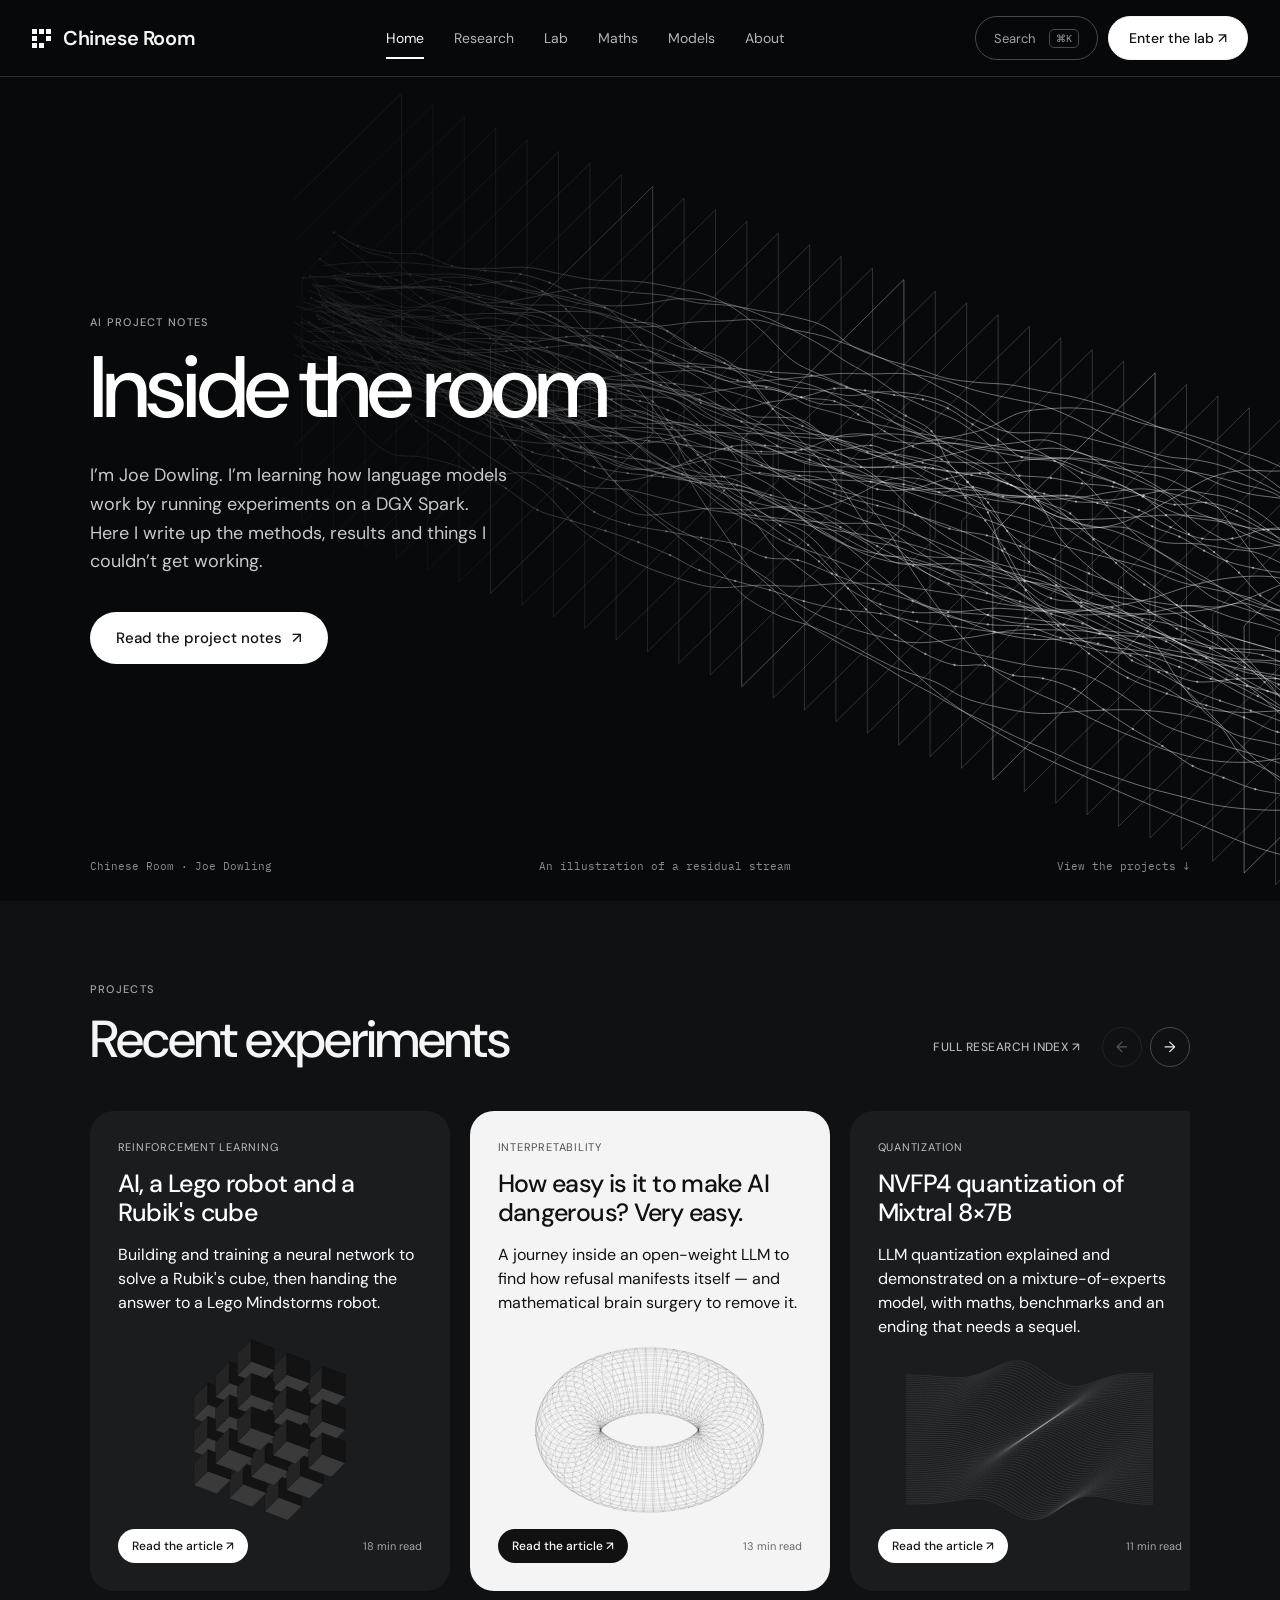
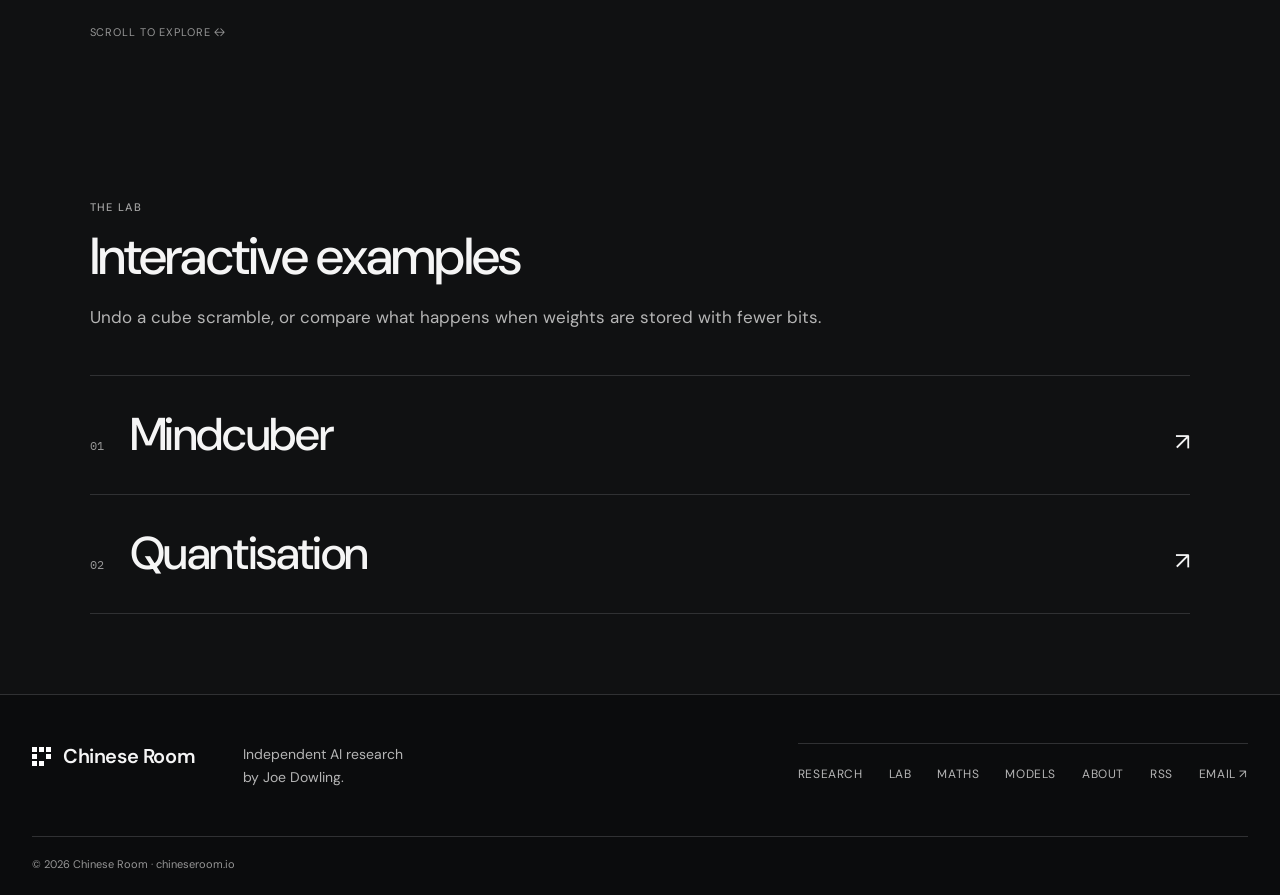
==== index.html @ f6546023 "Replace the old maths-page instruments with the Interiors artworks Each topic on #maths keeps its pr" ====
<!doctype html>
<html lang="en">
<head>
  <meta charset="utf-8"><meta name="viewport" content="width=device-width, initial-scale=1">
  <meta name="theme-color" content="#08090a">
  <meta name="description" content="Independent AI research. Interpretability, quantization, reinforcement learning and agents, examined from the inside.">
  <meta property="og:title" content="Chinese Room — Independent AI research">
  <meta property="og:description" content="Interpretability, quantization, reinforcement learning and agents, examined from the inside.">
  <meta property="og:type" content="website">
  <meta property="og:url" content="https://chineseroom.io/">
  <link rel="canonical" href="https://chineseroom.io/">
  <link rel="icon" href="/favicon.svg" type="image/svg+xml">
  <link rel="alternate" type="application/rss+xml" title="Chinese Room" href="/feed.xml">
  <link rel="preconnect" href="https://fonts.googleapis.com"><link rel="preconnect" href="https://fonts.gstatic.com" crossorigin>
  <link href="https://fonts.googleapis.com/css2?family=DM+Sans:opsz,wght@9..40,400;9..40,500;9..40,600;9..40,700&family=IBM+Plex+Mono:wght@400;500&display=swap" rel="stylesheet">
  <link rel="stylesheet" href="/maths-art/interiors.css">
  <link rel="stylesheet" href="/styles.css"><link rel="stylesheet" href="/field.css">
  <title>Chinese Room — Independent AI research</title>
</head>
<body data-page="home">
  <a class="skip-link" href="#main">Skip to content</a>
  <header class="topbar">
    <div class="topbar-inner">
      <a class="brand" href="#home" aria-label="Chinese Room home"><span class="field-mark" aria-hidden="true"><i></i><i></i><i></i><i></i><i></i><i></i><i></i><i></i><i></i></span><span>Chinese Room</span></a>
      <nav id="nav" aria-label="Main navigation"></nav>
      <div class="top-actions">
        <button id="search-open" class="search-open" aria-label="Search the site"><span>Search</span><kbd>⌘K</kbd></button>
        <a class="console-link" href="#lab">Enter the lab ↗</a>
        <button id="menu-toggle" class="menu-toggle" aria-expanded="false" aria-controls="mobile-menu" aria-label="Open menu"><span></span><span></span></button>
      </div>
    </div>
    <div class="nav-sweep" id="nav-sweep" aria-hidden="true"></div>
    <nav id="mobile-menu" class="mobile-menu" aria-label="Mobile navigation" hidden></nav>
  </header>
  <main id="main" tabindex="-1"><div id="app"><noscript><p class="noscript-note">This site uses JavaScript for research navigation and interactive experiments. You can download the original research files: <a href="/articles/mindcuber.docx">AI, a Lego robot and a Rubik's cube (.docx)</a> · <a href="/articles/abliteration.pdf">Abliteration (PDF)</a> · <a href="/articles/nvfp4-quantization-mixtral.pdf">NVFP4 quantization (PDF)</a> · <a href="/articles/multi-agent-haskell.pdf">Multi-agent Haskell (PDF)</a>.</p></noscript></div></main>
  <footer class="site-footer">
    <div class="footer-inner">
      <a class="brand" href="#home"><span class="field-mark" aria-hidden="true"><i></i><i></i><i></i><i></i><i></i><i></i><i></i><i></i><i></i></span><span>Chinese Room</span></a>
      <p class="footer-about">Independent AI research<br>by Joe Dowling.</p>
      <nav class="footer-links" aria-label="Footer"><a href="#research">Research</a><a href="#lab">Lab</a><a href="#maths">Maths</a><a href="#models">Models</a><a href="#about">About</a><a href="/feed.xml">RSS</a><a href="mailto:hello@chineseroom.io">Email ↗</a></nav>
      <div class="copyright">© 2026 Chinese Room <span>·</span> chineseroom.io</div>
    </div>
  </footer>
  <dialog id="search-dialog" class="search-dialog" aria-label="Search Chinese Room">
    <form method="dialog" class="search-box">
      <div class="search-input-row"><span aria-hidden="true">&gt;</span><label class="sr-only" for="search-input">Search the site</label><input id="search-input" type="search" placeholder="Search articles, models, pages…" autocomplete="off" aria-label="Search the site"><button type="submit" class="esc" value="close" aria-label="Close search">ESC</button></div>
      <div id="search-results" class="search-results"></div>
      <div class="search-help">↵ open <span>·</span> esc close</div>
    </form>
  </dialog>
  <script src="/lab.js" defer></script>
  <script src="/field.js" defer></script>
  <script src="/maths.js" defer></script>
  <script src="/maths-art/host.js" defer></script>
  <script src="/maths-art/pieces/01-lattice.js" defer></script>
  <script src="/maths-art/pieces/02-stained-glass.js" defer></script>
  <script src="/maths-art/pieces/03-descent.js" defer></script>
  <script src="/maths-art/pieces/04-loom.js" defer></script>
  <script src="/maths-art/pieces/05-orrery.js" defer></script>
  <script src="/maths-art/pieces/06-crowded-sky.js" defer></script>
  <script src="/maths-art/pieces/07-nullspace.js" defer></script>
  <script src="/app.js" defer></script>
</body>
</html>
---- maths-art/interiors.css ----
/* Interiors — gallery and full-bleed frame. */

/* ---------- gallery ---------- */
.ir-gallery{max-width:1400px;margin:auto;padding:72px 32px 110px}
.ir-gallery h1{font-size:clamp(58px,8.5vw,124px);font-weight:400;line-height:.92;letter-spacing:-.06em;margin:24px 0 34px}
.ir-gallery h1 em{font-style:normal;color:#c9b8ff}
.ir-intro{display:grid;grid-template-columns:repeat(2,minmax(0,1fr));gap:34px;max-width:1000px;margin-bottom:58px}
.ir-intro p{font-size:18px;line-height:1.65;color:var(--muted);margin:0}
.ir-intro p:first-child{color:var(--body)}
.ir-wall{display:grid;grid-template-columns:repeat(6,minmax(0,1fr));gap:14px}
.ir-tile{grid-column:span 2;position:relative;display:block;aspect-ratio:4/3.1;border-radius:6px;overflow:hidden;background:#05060a;border:1px solid #23262b;color:#f2f4f6;text-decoration:none;isolation:isolate}
.ir-tile:nth-child(1),.ir-tile:nth-child(2),.ir-tile:nth-child(6),.ir-tile:nth-child(7){grid-column:span 3;aspect-ratio:16/9.5}
.ir-tile:hover,.ir-tile:focus-visible{border-color:var(--ir-accent);color:#fff}
.ir-tile:focus-visible{outline:2px solid var(--ir-accent);outline-offset:3px}
.ir-poster{position:absolute;inset:0;width:100%;height:100%;display:block;z-index:-1;transition:transform .8s cubic-bezier(.2,.7,.2,1)}
.ir-tile:hover .ir-poster{transform:scale(1.035)}
.ir-tile-text{position:absolute;left:0;right:0;bottom:0;padding:60px 22px 20px;display:flex;flex-direction:column;gap:6px;background:linear-gradient(transparent,rgba(3,4,7,.92) 62%)}
.ir-tile-no{font:10px/1.4 var(--mono);text-transform:uppercase;letter-spacing:.14em;color:var(--ir-accent)}
.ir-tile-title{font:400 30px/1 var(--sans);letter-spacing:-.035em}
.ir-tile-cap{font:14px/1.5 var(--sans);color:#b9c0c7;max-width:44ch}
.ir-note{margin:34px 0 16px;max-width:760px;font:12px/1.7 var(--mono);color:var(--muted)}

/* ---------- full-bleed frame ---------- */
body.ir-playing .topbar,body.ir-playing .site-footer{display:none}
body.ir-playing{background:#05060a;overflow:hidden}
body.ir-playing main{min-height:100dvh}
.ir-piece{position:fixed;inset:0;background:#05060a;color:#eef1f4;font-family:var(--sans);--ir-accent:#c9b8ff;overflow:hidden;user-select:none;-webkit-user-select:none}
.ir-canvas{position:absolute;inset:0;width:100%;height:100%;display:block}
.ir-canvas{transition:transform .6s cubic-bezier(.2,.7,.2,1)}
.ir-piece.ir-drawer-open .ir-canvas{transform:translateX(calc(min(420px,92vw) / -2))}
.ir-over{touch-action:none;cursor:crosshair;outline:none}
.ir-over:focus-visible{box-shadow:inset 0 0 0 2px var(--ir-accent)}
.ir-chrome{transition:opacity .9s ease}
.ir-piece.ir-idle .ir-chrome{opacity:.12}
.ir-piece.ir-idle .ir-dock{opacity:.35}
.ir-piece button{font:12px var(--sans);min-height:40px;padding:9px 14px;border-radius:999px;border:1px solid rgba(255,255,255,.16);background:rgba(10,12,16,.55);color:#e6eaee;cursor:pointer;backdrop-filter:blur(10px);-webkit-backdrop-filter:blur(10px)}
.ir-piece button:hover{border-color:var(--ir-accent);color:#fff}
.ir-piece button[aria-pressed=true]{border-color:var(--ir-accent);color:var(--ir-accent);background:rgba(20,22,30,.75)}
.ir-piece kbd{font:10px var(--mono);opacity:.55;margin-left:4px}

.ir-top{position:absolute;top:0;left:0;right:0;display:flex;align-items:center;gap:20px;padding:16px 22px;pointer-events:none;background:linear-gradient(rgba(5,6,10,.7),transparent)}
.ir-top>*{pointer-events:auto}
.ir-back{font:12px var(--mono);color:#c3cad1;text-decoration:none}
.ir-back:hover{color:#fff}
.ir-where{font:10px var(--mono);letter-spacing:.14em;text-transform:uppercase;color:var(--ir-accent)}
.ir-top-actions{margin-left:auto;display:flex;gap:6px;align-items:center}
.ir-top-actions a{display:inline-grid;place-items:center;min-width:40px;min-height:40px;border-radius:999px;border:1px solid rgba(255,255,255,.16);color:#e6eaee;text-decoration:none;background:rgba(10,12,16,.55);font-size:16px}
.ir-top-actions a:hover{border-color:var(--ir-accent);color:#fff}

.ir-caption{position:absolute;left:28px;bottom:26px;max-width:min(560px,calc(100vw - 56px));pointer-events:none}
.ir-caption>*{pointer-events:auto;position:relative}
.ir-caption::before{content:'';position:absolute;left:-140px;bottom:-120px;width:calc(100% + 280px);height:calc(100% + 220px);background:radial-gradient(closest-side,rgba(5,6,10,.78),rgba(5,6,10,0));pointer-events:none}
.ir-caption h1{font:400 clamp(44px,6vw,86px)/.9 var(--sans);letter-spacing:-.055em;margin:0 0 10px;text-shadow:0 2px 30px rgba(0,0,0,.6)}
.ir-caption:has(.ir-insight:not([hidden])) h1{font-size:clamp(32px,3.6vw,48px)}
.ir-caption h1{transition:font-size .6s ease}
.ir-sub{font:17px/1.5 var(--sans);color:#d5dbe0;margin:0 0 16px;text-shadow:0 1px 14px rgba(0,0,0,.9)}
.ir-guide{border-left:1px solid var(--ir-accent);padding:2px 0 2px 14px}
.ir-prompt{font:13px/1.55 var(--mono);color:#f2f4f6;margin:0;text-shadow:0 1px 10px #000}
.ir-prompt span{color:var(--ir-accent);margin-right:4px}
.ir-insight{font:15px/1.55 var(--sans);color:#f3efe6;margin:0 0 10px;text-shadow:0 1px 12px #000,0 0 2px #000;max-width:52ch}
.ir-insight::before{content:'✦ ';color:var(--ir-accent)}
.ir-insight b{color:var(--ir-accent);font-weight:600}
.ir-piece.ir-idle .ir-caption{opacity:.5}
.ir-insight.ir-flash{animation:ir-flash 1.2s ease}
@keyframes ir-flash{from{opacity:0;transform:translateY(6px)}to{opacity:1;transform:none}}
.ir-dots{display:flex;gap:6px;margin-top:10px}
.ir-dots i{width:18px;height:3px;border-radius:2px;background:rgba(255,255,255,.18)}
.ir-dots i.on{background:var(--ir-accent)}
.ir-dots i.now{background:rgba(255,255,255,.55)}

.ir-dock{position:absolute;z-index:2;right:22px;bottom:22px;display:flex;flex-direction:column;align-items:stretch;gap:10px;width:min(272px,calc(100vw - 44px));padding:14px;border-radius:14px;background:rgba(8,10,14,.5);border:1px solid rgba(255,255,255,.08);backdrop-filter:blur(14px);-webkit-backdrop-filter:blur(14px)}
.ir-dock-body{display:flex;flex-direction:column;align-items:stretch;gap:10px}
.ir-dock-body>button{width:100%}
.ir-piece .ir-dock-toggle{align-self:flex-end;min-height:30px;padding:4px 12px;font:10px var(--mono);letter-spacing:.12em;text-transform:uppercase;border-color:transparent;background:none}
.ir-piece .ir-dock-toggle::after{content:' ▾'}
.ir-dock.ir-dock-closed{width:auto;padding:6px}
.ir-dock.ir-dock-closed .ir-dock-body{display:none}
.ir-dock.ir-dock-closed .ir-dock-toggle::after{content:' ▸'}
.ir-piece.ir-drawer-open .ir-dock{right:calc(min(420px,92vw) + 22px)}
.ir-range{display:flex;flex-direction:column;gap:6px;font:11px var(--mono);color:#c5ccd3}
.ir-range>span{display:flex;justify-content:space-between}
.ir-range output{color:var(--ir-accent)}
.ir-range input{width:100%;accent-color:var(--ir-accent);height:24px}
.ir-choice{display:flex;flex-direction:column;gap:6px}
.ir-choice-label{font:11px var(--mono);color:#c5ccd3}
.ir-choice>div{display:flex;flex-wrap:wrap;gap:5px}
.ir-choice button{min-height:34px;padding:6px 11px;font-size:11px}

.ir-drawer{position:absolute;top:0;right:0;bottom:0;width:min(420px,92vw);overflow-y:auto;padding:70px 28px 40px;background:rgba(6,7,11,.88);border-left:1px solid rgba(255,255,255,.08);backdrop-filter:blur(18px);-webkit-backdrop-filter:blur(18px);user-select:text;-webkit-user-select:text}
.ir-drawer-close{position:absolute;top:16px;right:18px}
.ir-drawer-kicker{font:10px var(--mono);letter-spacing:.14em;text-transform:uppercase;color:var(--ir-accent);margin:0 0 8px}
.ir-drawer h2{font:400 30px/1.1 var(--sans);letter-spacing:-.03em;margin:0 0 22px}
.ir-drawer h3{font:10px var(--mono);letter-spacing:.14em;text-transform:uppercase;color:#9aa4ae;margin:28px 0 10px}
.ir-drawer p{font:14px/1.7 var(--sans);color:#c8cfd6;margin:0 0 12px}
.ir-drawer p b,.ir-drawer p strong{color:#fff;font-weight:500}
.ir-live{border:1px solid rgba(255,255,255,.1);border-radius:10px;padding:16px 18px;margin-bottom:22px;background:rgba(255,255,255,.025);font:13px/1.7 var(--mono);color:#e8ecef}
.ir-live .eq{font:15px/1.6 var(--mono);color:#fff;margin:0 0 10px;white-space:pre-wrap}
.ir-live .row{display:flex;justify-content:space-between;gap:12px;border-top:1px dashed rgba(255,255,255,.08);padding:4px 0}
.ir-live .row span:first-child{color:#9aa4ae}
.ir-live .hl{color:var(--ir-accent)}
.ir-live table{width:100%;border-collapse:collapse;font:12px var(--mono)}
.ir-live td,.ir-live th{padding:3px 4px;text-align:right;border-top:1px dashed rgba(255,255,255,.08)}
.ir-live th{color:#9aa4ae;font-weight:400}
.ir-live td:first-child,.ir-live th:first-child{text-align:left}
.ir-live .bar{display:inline-block;height:6px;border-radius:3px;background:var(--ir-accent);vertical-align:middle}
.ir-live .mat{display:inline-grid;grid-template-columns:auto auto;gap:0 16px;padding:2px 10px;border-left:1px solid #fff;border-right:1px solid #fff;vertical-align:middle;text-align:right}
.ir-honest{font-size:12.5px!important;color:#9aa4ae!important;border-left:2px solid rgba(255,255,255,.15);padding-left:12px}
.ir-refs{display:flex;flex-direction:column;gap:6px}
.ir-refs a{font:12px var(--mono);color:var(--ir-accent)}

@media (max-width:900px){
  .ir-wall{grid-template-columns:1fr 1fr}
  .ir-tile,.ir-tile:nth-child(n){grid-column:span 1;aspect-ratio:4/3.4}
  .ir-tile:nth-child(1){grid-column:span 2;aspect-ratio:16/10}
  .ir-intro{grid-template-columns:1fr}
}
@media (max-width:760px){
  .ir-gallery{padding:44px 16px 80px}
  .ir-wall{grid-template-columns:1fr}
  .ir-tile,.ir-tile:nth-child(n){grid-column:span 1;aspect-ratio:4/3.2}
  .ir-top{padding:10px 12px;gap:10px}
  .ir-where,.ir-top-actions kbd{display:none}
  .ir-top-actions button{padding:8px 11px}
  .ir-caption{left:16px;right:16px;bottom:64px}
  .ir-caption h1,.ir-caption:has(.ir-insight:not([hidden])) h1{font-size:34px;margin-bottom:6px}
  .ir-sub{font-size:13px;margin-bottom:8px}
  .ir-insight{font-size:13px;margin-bottom:6px}
  .ir-prompt{font-size:12px}
  .ir-top-actions .ir-step,.ir-wide{display:none}
  .ir-top-actions{gap:4px}
  .ir-dock{left:12px;right:12px;bottom:12px;width:auto;padding:10px;gap:8px}
  .ir-dock.ir-dock-closed{left:auto}
  .ir-dock-body{flex-direction:row;flex-wrap:wrap}.ir-dock-body>*{flex:1 1 140px}
  .ir-piece.ir-drawer-open .ir-dock{display:none}
  .ir-drawer{width:100vw}
}
@media (prefers-reduced-motion:reduce){.ir-poster,.ir-insight.ir-flash{transition:none;animation:none}}
---- styles.css ----
:root{--bg:#0e1013;--panel:#111317;--panel2:#15181c;--line:#23272d;--line2:#2f343c;--text:#e8eaed;--body:#d3d6da;--muted:#a3a9b1;--quiet:#8d939b;--dim:#6b717a;--lime:#c8f03c;--lime2:#e2ff72;--mono:"JetBrains Mono",monospace;--sans:"Host Grotesk",system-ui,sans-serif}*{box-sizing:border-box}html{scroll-behavior:smooth;scroll-padding-top:90px}body{margin:0;background:var(--bg);color:var(--text);font-family:var(--sans);-webkit-font-smoothing:antialiased}a{color:var(--text);text-decoration-color:#3a3f47;text-underline-offset:3px}a:hover{color:var(--lime);text-decoration-color:var(--lime)}button,input{font:inherit}button{color:inherit}.skip-link{position:fixed;z-index:200;top:8px;left:8px;padding:12px 15px;background:var(--lime);color:var(--bg);transform:translateY(-150%)}.skip-link:focus{transform:none}.topbar{position:sticky;top:0;z-index:50;border-bottom:1px solid var(--line);background:#0e1013ed;backdrop-filter:blur(16px)}.topbar-inner{max-width:1320px;height:68px;margin:auto;padding:0 28px;display:flex;align-items:center;justify-content:space-between;gap:22px}.brand{display:flex;align-items:center;gap:12px;color:var(--text);text-decoration:none;font-size:17px;font-weight:600;letter-spacing:-.03em;white-space:nowrap}.brand:hover{color:var(--text)}.brand-mark{width:27px;height:27px;display:grid;place-items:center;background:var(--lime);color:var(--bg);font-size:15px;font-weight:600;letter-spacing:0}.brand small{font:12px var(--mono);color:var(--quiet);letter-spacing:0}.topbar nav{height:100%;display:flex;align-items:center;gap:4px}.nav-link{height:100%;padding:0 14px;display:flex;align-items:center;gap:8px;border-bottom:2px solid transparent;color:var(--muted);font:11px var(--mono);letter-spacing:.045em;text-decoration:none;text-transform:uppercase}.nav-link span{color:var(--dim)}.nav-link:hover,.nav-link.active{color:var(--text)}.nav-link.active{border-bottom-color:var(--lime)}.top-actions{display:flex;align-items:center;gap:8px}.search-open,.console-link,.menu-toggle{height:36px;padding:0 12px;border:1px solid #2a2f36;border-radius:3px;background:var(--panel2);color:var(--quiet);cursor:pointer}.search-open{display:flex;align-items:center;gap:16px;font-size:12px}.search-open kbd{padding:3px 5px;border:1px solid var(--line2);border-radius:2px;color:var(--quiet);font:10px var(--mono)}.search-open:hover{border-color:var(--lime);color:var(--text)}.console-link{display:flex;align-items:center;gap:9px;border-color:var(--lime);background:var(--lime);color:var(--bg);font-size:13px;font-weight:600;text-decoration:none}.console-link:hover{background:var(--lime2);color:var(--bg)}.console-link i{width:6px;height:6px;border-radius:50%;background:var(--bg);animation:pulse 1.6s infinite}.menu-toggle{display:none}.nav-sweep{position:absolute;bottom:-1px;left:0;height:2px;background:var(--lime);width:0;transition:width .3s}.mobile-menu{display:none}main{min-height:75vh}.page{max-width:1320px;margin:0 auto;padding:84px 28px 120px}.status-strip{border-bottom:1px solid var(--line)}.status-inner{max-width:1320px;margin:auto;padding:10px 28px;display:flex;flex-wrap:wrap;gap:8px 26px;color:var(--quiet);font:10px var(--mono);letter-spacing:.055em;text-transform:uppercase}.status-inner .online{color:var(--lime)}.online i{display:inline-block;width:6px;height:6px;margin-right:8px;border-radius:50%;background:var(--lime);animation:pulse 1.6s infinite}.hero-shell{max-width:1320px;margin:auto;padding:0 28px;background-image:linear-gradient(to right,#1a1d22 1px,transparent 1px);background-size:calc(100% / 12) 100%}.hero-grid{display:grid;grid-template-columns:1.04fr .96fr;align-items:center;gap:56px;padding:82px 0 90px}.hero-index,.section-index,.page-index{color:var(--quiet);font:11px var(--mono);letter-spacing:.055em;text-transform:uppercase}.hero h1{max-width:700px;margin:25px 0 0;font-size:clamp(48px,6.2vw,89px);font-weight:500;line-height:.99;letter-spacing:-.055em;text-wrap:balance}.hero h1 em{color:var(--lime);font-style:normal}.hero-copy{max-width:530px;margin:28px 0 0;color:var(--muted);font-size:17px;line-height:1.65}.actions{display:flex;flex-wrap:wrap;gap:10px;margin-top:34px}.button{min-height:46px;padding:0 18px;display:inline-flex;align-items:center;gap:12px;border:1px solid var(--line2);border-radius:3px;background:transparent;color:var(--text);font-size:14px;font-weight:500;text-decoration:none;cursor:pointer;transition:.2s}.button:hover{border-color:var(--text);color:var(--text)}.button.primary{border-color:var(--lime);background:var(--lime);color:var(--bg);font-weight:600}.button.primary:hover{border-color:var(--lime2);background:var(--lime2);color:var(--bg)}.attention-card{border:1px solid var(--line);border-radius:4px;background:var(--panel);animation:rise .65s both}.attention-head{display:flex;justify-content:space-between;gap:8px;padding:12px 15px;border-bottom:1px solid var(--line);color:var(--quiet);font:10px var(--mono);letter-spacing:.05em}.attention-head span:last-child{color:var(--lime)}.attention-viz{position:relative;min-height:310px;padding:28px 20px 23px;background-image:linear-gradient(#171a1f 1px,transparent 1px),linear-gradient(90deg,#171a1f 1px,transparent 1px);background-size:25% 25%}.attn-lines{position:absolute;inset:0;width:100%;height:100%;pointer-events:none}.attn-lines path{fill:none;stroke:var(--lime);stroke-width:1;opacity:.13;transition:opacity .2s,stroke-width .2s}.attn-lines path.active{opacity:.78;stroke-width:1.6}.token-row{position:absolute;right:18px;left:18px;display:flex;justify-content:space-around;gap:4px}.token-row.r1{top:20%}.token-row.r2{top:43%}.token-row.r3{top:66%}.token-row.r4{top:87%}.attn-token{position:relative;z-index:1;padding:6px 7px;border:1px solid transparent;border-radius:2px;background:#15181ccc;color:#c5c9ce;font:10px var(--mono);cursor:pointer}.attn-token:hover,.attn-token.active{border-color:var(--lime);color:var(--lime)}.attn-note{margin:10px 0 0;color:var(--quiet);font:10px/1.5 var(--mono)}.section{border-top:1px solid var(--line)}.section-inner{max-width:1320px;margin:auto;padding:104px 28px}.section-heading{display:flex;justify-content:space-between;align-items:flex-end;gap:24px;margin-bottom:42px}.section-heading h2{margin:15px 0 0;font-size:clamp(36px,4.5vw,56px);font-weight:500;line-height:1;letter-spacing:-.05em}.text-link{font:11px var(--mono);letter-spacing:.05em;text-decoration:none;text-transform:uppercase}.featured{width:100%;display:grid;grid-template-columns:1fr 1fr;overflow:hidden;padding:0;border:1px solid var(--line);border-radius:4px;background:var(--panel);color:var(--text);text-align:left;text-decoration:none;transition:border-color .25s}.featured:hover{border-color:var(--lime);color:var(--text)}.featured-copy{display:flex;flex-direction:column;justify-content:space-between;gap:32px;padding:34px}.featured-label{display:flex;gap:14px;color:var(--quiet);font:10px var(--mono);letter-spacing:.06em;text-transform:uppercase}.new-label{padding:4px 7px;background:var(--lime);color:var(--bg)}.featured h3{margin:23px 0 15px;font-size:clamp(29px,3.4vw,44px);font-weight:500;line-height:1.04;letter-spacing:-.045em}.featured p{max-width:520px;margin:0;color:var(--muted);font-size:15px;line-height:1.6}.article-meta{display:flex;gap:22px;color:var(--quiet);font:10px var(--mono)}.article-meta .read-link{margin-left:auto;color:var(--lime)}.featured-img{display:flex;align-items:center;padding:26px;border-left:1px solid var(--line);background:#0a0b0d}.featured-img img{display:block;width:100%;height:auto;border-radius:2px}.research-table{margin-top:39px}.table-head,.research-row{display:flex;align-items:baseline;gap:20px}.table-head{padding:0 0 11px;border-bottom:1px solid var(--line2);color:var(--dim);font:10px var(--mono);letter-spacing:.05em}.table-head .number,.research-row .number{width:52px;flex:none}.table-head .topic,.research-row .topic{width:175px;flex:none}.table-head .date,.research-row .date{width:70px;flex:none;text-align:right}.table-head .title-col,.research-row .row-title{flex:1}.research-row{position:relative;width:100%;padding:22px 0;border:0;border-bottom:1px solid var(--line);background:none;color:var(--text);text-align:left;text-decoration:none;transition:padding .25s,background .2s,box-shadow .25s;cursor:pointer}.research-row:hover{padding-left:18px;background:var(--panel);box-shadow:inset 3px 0 var(--lime);color:var(--text)}.research-row .number,.research-row .date{color:var(--quiet);font:10px var(--mono)}.row-title{font-size:21px;font-weight:500;letter-spacing:-.025em;line-height:1.25}.research-row .topic{color:var(--muted);font:10px var(--mono)}.model-band{background:var(--panel)}.model-band-head{display:flex;align-items:flex-end;justify-content:space-between;gap:30px;margin-bottom:39px}.model-band-head h2{max-width:650px;margin:14px 0 0;font-size:clamp(36px,4.4vw,56px);font-weight:500;line-height:1.03;letter-spacing:-.05em}.model-band-head p{max-width:380px;margin:0;color:var(--muted);font-size:14px;line-height:1.6}.model-teasers{display:grid;grid-template-columns:repeat(4,1fr);gap:1px;border:1px solid var(--line);background:var(--line)}.model-teaser{min-height:284px;padding:24px;background:var(--panel);color:var(--text);text-decoration:none;display:flex;flex-direction:column;gap:18px;transition:background .2s}.model-teaser:hover{background:#171a1f;color:var(--text)}.model-state{display:flex;justify-content:space-between;color:var(--quiet);font:9px var(--mono);letter-spacing:.05em;text-transform:uppercase}.model-state i{display:inline-block;width:6px;height:6px;margin-right:7px;background:currentColor}.model-teaser h3{margin:0;font:14px var(--mono);overflow-wrap:anywhere}.model-teaser p{flex:1;margin:0;color:var(--muted);font-size:13px;line-height:1.55}.teaser-specs{display:grid;grid-template-columns:1fr 1fr;gap:12px;border-top:1px solid var(--line);padding-top:15px}.teaser-specs span{color:var(--quiet);font:11px var(--mono)}.teaser-specs small{display:block;margin-bottom:4px;color:var(--dim);font:9px var(--mono);text-transform:uppercase}.name-section{border-top:1px solid var(--line)}.name-inner{max-width:1320px;margin:auto;padding:112px 28px;display:grid;grid-template-columns:1fr 1fr;gap:55px;align-items:end}.hanzi{margin-top:23px;color:var(--lime);font-size:clamp(110px,15vw,205px);font-weight:300;line-height:.85;letter-spacing:-.03em}.pinyin{margin-top:18px;color:var(--quiet);font:11px var(--mono)}.name-copy{margin:0;font-size:clamp(22px,2.5vw,31px);line-height:1.4;letter-spacing:-.025em}.name-copy span{color:var(--quiet)}.page{max-width:1320px;padding:78px 28px 115px}.page-title{margin:18px 0 22px;font-size:clamp(53px,7.5vw,100px);font-weight:500;line-height:.94;letter-spacing:-.06em}.page-intro{max-width:630px;margin:0;color:var(--muted);font-size:17px;line-height:1.65}.filters{display:flex;flex-wrap:wrap;gap:5px;margin:38px 0 25px}.filter{padding:8px 11px;border:1px solid var(--line2);border-radius:2px;background:transparent;color:var(--muted);font:10px var(--mono);letter-spacing:.035em;text-transform:uppercase;cursor:pointer}.filter:hover,.filter.active{border-color:var(--lime);color:var(--lime)}.index-table .research-row{padding-top:26px;padding-bottom:26px}.index-table .row-title{display:grid;gap:8px}.index-table .row-title strong{font-size:21px}.index-table .row-title small{max-width:620px;color:var(--muted);font:13px/1.5 var(--sans)}.article-head{padding:52px 0;border-bottom:1px solid var(--line)}.article-kicker{display:flex;flex-wrap:wrap;gap:20px;color:var(--quiet);font:10px var(--mono);letter-spacing:.05em;text-transform:uppercase}.article-kicker span:first-child{color:var(--lime)}.article-head h1{max-width:1050px;margin:25px 0;font-size:clamp(42px,6.3vw,80px);font-weight:500;line-height:1;letter-spacing:-.055em;text-wrap:balance}.article-head .page-intro{max-width:770px;font-size:20px}.article-actions{display:flex;gap:9px;flex-wrap:wrap;margin-top:25px}.article-layout{display:grid;grid-template-columns:minmax(0,780px) 270px;justify-content:space-between;gap:55px;margin-top:44px}.prose section{margin-bottom:48px;scroll-margin-top:90px}.prose h2{display:flex;align-items:baseline;gap:14px;margin:0 0 20px;font-size:27px;font-weight:500;letter-spacing:-.035em}.prose h2 small{color:var(--lime);font:11px var(--mono)}.prose p{margin:0 0 21px;color:var(--body);font-size:17px;line-height:1.75}.prose figure{margin:28px 0}.prose figure div{padding:13px;border:1px solid var(--line);background:#0a0b0d}.prose figure img{display:block;width:100%}.prose figcaption{margin-top:11px;color:var(--quiet);font:10px var(--mono)}.prose pre{overflow:auto;margin:25px 0;padding:19px 22px;border:1px solid var(--line);border-left:2px solid var(--lime);border-radius:2px;background:var(--panel);color:var(--text);font:12px/1.75 var(--mono)}.prose blockquote{margin:24px 0;padding-left:18px;border-left:2px solid var(--lime);color:var(--muted);font-size:18px;line-height:1.6}.toc{position:sticky;top:95px;align-self:start}.toc h2{margin:0 0 12px;color:var(--dim);font:10px var(--mono);letter-spacing:.06em;text-transform:uppercase}.toc a{display:flex;gap:11px;padding:12px 0;border-top:1px solid var(--line);color:var(--muted);font-size:12px;line-height:1.4;text-decoration:none}.toc a span{color:var(--dim);font:10px var(--mono)}.toc a:hover,.toc a.active{color:var(--lime)}.next-article{display:block;margin-top:25px;padding:20px;border:1px solid var(--line);background:var(--panel);text-decoration:none}.next-article:hover{border-color:var(--lime)}.next-article small{display:block;margin-bottom:9px;color:var(--quiet);font:9px var(--mono);text-transform:uppercase}.next-article b{font-size:18px;font-weight:500}.console-card{margin-top:48px;border:1px solid var(--line);border-radius:3px;background:#0a0b0d}.console-head{display:flex;justify-content:space-between;padding:13px 17px;border-bottom:1px solid var(--line);background:var(--panel);font:11px var(--mono)}.console-head span{color:var(--quiet)}.console-content{display:grid;grid-template-columns:1.5fr 1fr}.console-demo{padding:24px}.console-label{margin-bottom:9px;font-size:12px;font-weight:600}.token-box{display:flex;flex-wrap:wrap;gap:5px;min-height:40px;margin-bottom:19px;padding:8px;border:1px dashed var(--line2);background:var(--bg)}.token-box.solution{border-color:transparent;background:#191d12}.token{padding:5px 8px;border:1px solid var(--line);background:var(--panel);color:var(--text);font:11px var(--mono)}.token.solved{border-color:var(--lime);background:var(--lime);color:var(--bg)}.console-controls{display:flex;justify-content:space-between;align-items:center;gap:12px}.console-controls small{color:var(--quiet);font:10px var(--mono)}.spec-list{padding:20px;border-left:1px solid var(--line);background:var(--panel)}.spec{display:flex;justify-content:space-between;gap:12px;padding:10px 0;border-bottom:1px solid var(--line);font-size:12px}.spec span:first-child{color:var(--muted)}.spec span:last-child{font:11px var(--mono)}.model-registry{display:grid;grid-template-columns:repeat(2,1fr);gap:1px;margin-top:24px;border:1px solid var(--line);background:var(--line)}.model-item{padding:24px;background:var(--panel)}.model-item h3{font:14px var(--mono)}.model-item p{min-height:46px;color:var(--muted);font-size:13px;line-height:1.55}.model-specs{display:grid;grid-template-columns:1fr 1fr;gap:12px;border-top:1px solid var(--line);padding-top:14px}.model-specs span{font:11px var(--mono)}.model-specs small{display:block;margin-bottom:4px;color:var(--dim);font:9px var(--mono);text-transform:uppercase}.about-grid{display:grid;grid-template-columns:.75fr 1.25fr;gap:55px}.about-visual{min-height:390px;display:grid;place-items:center;border:1px solid var(--line);background:repeating-linear-gradient(135deg,#111317 0 11px,#0e1013 11px 22px);color:var(--lime);font-size:120px;font-weight:300}.about-copy h2{margin:0 0 20px;font-size:clamp(38px,5vw,65px);font-weight:500;line-height:1;letter-spacing:-.05em}.about-copy p{color:var(--body);font-size:17px;line-height:1.7}.setup-grid{display:grid;grid-template-columns:1fr 1fr;gap:1px;margin-top:28px;border:1px solid var(--line);background:var(--line)}.setup{padding:15px;background:var(--panel)}.setup small{display:block;margin-bottom:7px;color:var(--quiet);font:9px var(--mono);text-transform:uppercase}.setup b{font-size:13px;font-weight:500;line-height:1.45}.site-footer{border-top:1px solid var(--line);background:var(--panel)}.footer-inner{max-width:1320px;margin:auto;padding:44px 28px 22px;display:grid;grid-template-columns:1fr 1.4fr;gap:35px}.footer-brand{color:var(--lime);font-size:33px;text-decoration:none}.footer-brand small{display:block;margin-top:8px;color:var(--quiet);font:10px var(--mono)}.footer-about{align-self:end;color:var(--muted);font-size:14px;line-height:1.7}.footer-links{grid-column:1/-1;display:flex;gap:22px;flex-wrap:wrap;padding-top:22px;border-top:1px solid var(--line)}.footer-links a{color:var(--muted);font:10px var(--mono);text-decoration:none;text-transform:uppercase}.footer-links a:hover{color:var(--lime)}.copyright{grid-column:1/-1;color:var(--dim);font:9px var(--mono)}.search-dialog{width:min(620px,calc(100% - 32px));margin:14vh auto auto;padding:0;border:1px solid var(--line2);border-radius:5px;background:var(--panel2);color:var(--text);box-shadow:0 30px 80px #0009}.search-dialog::backdrop{background:#08090bbd;backdrop-filter:blur(6px)}.search-input-row{display:flex;align-items:center;gap:12px;padding:0 17px;border-bottom:1px solid var(--line)}.search-input-row>span{color:var(--lime);font:14px var(--mono)}.search-input-row input{flex:1;height:57px;border:0;outline:0;background:transparent;color:var(--text);font-size:16px}.search-input-row input::placeholder{color:var(--dim)}.esc{border:0;background:transparent;color:var(--dim);font:10px var(--mono);cursor:pointer}.search-results{max-height:350px;overflow:auto;padding:7px}.search-result{display:flex;width:100%;justify-content:space-between;padding:12px;border:0;border-radius:2px;background:none;color:var(--text);text-align:left;cursor:pointer}.search-result:hover{background:#20242a}.search-result small{color:var(--lime);font:9px var(--mono);text-transform:uppercase}.search-result span{font-size:13px}.search-help{padding:10px 17px;border-top:1px solid var(--line);color:var(--dim);font:9px var(--mono)}.search-help span{padding:0 6px}.empty-state{padding:20px;color:var(--quiet);font:11px var(--mono)}@keyframes pulse{50%{opacity:.35}}@keyframes rise{from{opacity:0;transform:translateY(10px)}to{opacity:1;transform:none}}@media(max-width:980px){.topbar nav .nav-link{padding:0 8px;font-size:9px}.search-open{gap:6px}.search-open kbd{display:none}.model-teasers{grid-template-columns:repeat(2,1fr)}.hero-grid{gap:35px}.article-layout{grid-template-columns:minmax(0,1fr) 220px;gap:30px}}@media(max-width:760px){.topbar-inner{height:60px;padding:0 20px}.topbar nav{display:none}.top-actions{margin-left:auto}.search-open{height:34px;padding:0 9px}.console-link{height:34px}.menu-toggle{width:38px;display:grid;align-content:center;gap:5px;padding:0 10px}.menu-toggle span{height:1px;background:var(--text)}.mobile-menu:not([hidden]){position:fixed;inset:60px 0 auto;z-index:49;display:grid;padding:10px 23px 20px;border-bottom:1px solid var(--line);background:var(--bg)}.mobile-menu a{display:flex;align-items:baseline;gap:18px;padding:15px 0;border-bottom:1px solid var(--line);font-size:29px;text-decoration:none}.mobile-menu a span{color:var(--dim);font:10px var(--mono)}.mobile-menu a.active{color:var(--lime)}.status-inner{padding:9px 20px;gap:7px 14px;font-size:8px}.hero-shell{padding:0 20px}.hero-grid{grid-template-columns:1fr;padding:57px 0 64px}.hero h1{max-width:600px;font-size:clamp(48px,11vw,74px)}.attention-viz{min-height:270px}.section-inner,.name-inner{padding:75px 20px}.featured{grid-template-columns:1fr}.featured-copy{min-height:260px;padding:24px}.featured-img{border-top:1px solid var(--line);border-left:0;padding:16px}.table-head{display:none}.research-row{flex-wrap:wrap;gap:8px 13px;padding:18px 0}.research-row .number{width:25px}.research-row .row-title{flex-basis:calc(100% - 42px);font-size:19px}.research-row .topic{width:auto;margin-left:38px}.research-row .date{margin-left:auto}.model-band-head{align-items:flex-start;flex-direction:column}.name-inner{grid-template-columns:1fr;gap:28px}.hanzi{font-size:clamp(110px,28vw,190px)}.page{padding:56px 20px 78px}.article-head{padding:36px 0}.article-head h1{font-size:clamp(43px,11vw,68px)}.article-head .page-intro{font-size:17px}.article-layout{grid-template-columns:1fr}.toc{position:static;order:-1;display:grid;grid-template-columns:1fr 1fr;gap:0 15px}.toc h2{grid-column:1/-1}.toc a{font-size:11px}.console-content{grid-template-columns:1fr}.spec-list{border-top:1px solid var(--line);border-left:0}.about-grid{grid-template-columns:1fr;gap:25px}.about-visual{min-height:280px;font-size:95px}.footer-inner{padding:35px 20px 20px}.footer-links{gap:17px}}@media(max-width:480px){.console-link{padding:0 9px;font-size:11px}.search-open{font-size:11px}.hero-copy{font-size:15px}.section-heading{align-items:flex-start;flex-direction:column}.section-heading h2{font-size:39px}.article-meta{gap:13px;font-size:9px}.model-teasers{grid-template-columns:1fr}.model-teaser{min-height:235px}.model-registry{grid-template-columns:1fr}.article-kicker{gap:10px;font-size:9px}.prose p{font-size:16px}.footer-inner{grid-template-columns:1fr}.footer-about{align-self:auto}.setup-grid{grid-template-columns:1fr}}@media(prefers-reduced-motion:reduce){*,*::before,*::after{scroll-behavior:auto!important;animation-duration:.01ms!important;animation-iteration-count:1!important;transition-duration:.01ms!important}}
.article-table-wrap{max-width:100%;overflow-x:auto;margin:28px 0 34px;border:1px solid var(--line);border-radius:3px;background:var(--panel)}
.article-table{width:100%;border-collapse:collapse;white-space:nowrap;font:12px/1.5 var(--mono);font-variant-numeric:tabular-nums}
.article-table caption{padding:12px 15px;border-bottom:1px solid var(--line);color:var(--quiet);text-align:left;font:10px var(--mono);letter-spacing:.04em;text-transform:uppercase}
.article-table th,.article-table td{padding:11px 13px;border-bottom:1px solid var(--line);text-align:left}
.article-table thead th{color:var(--lime);font-weight:500}
.article-table tbody th{color:var(--body);font-weight:500}
.article-table tbody td{color:var(--muted)}
.article-table tbody tr:last-child th,.article-table tbody tr:last-child td{border-bottom:0}
.prose figure img{display:block;max-width:100%;height:auto;margin:auto}
.prose .figure-crop div{overflow:hidden;padding:0}
.prose .figure-crop-layer div{aspect-ratio:1288/700}
.prose .figure-crop-layer img{transform:translateY(-30%)}
.prose .figure-crop-clusters div{aspect-ratio:1232/500}
.prose .figure-crop-clusters img{transform:translateY(-55%)}

/* Browser experiments */
.lab-page{margin:auto}.lab-header{margin:30px 0 35px}.lab-eyebrow{display:block;color:var(--lime);font:10px/1.6 var(--mono);letter-spacing:.09em}.lab-muted{color:var(--muted);font-size:16px;line-height:1.7;max-width:760px}.lab-footnote{color:var(--quiet);font:12px/1.7 var(--sans)}.lab-cards{display:grid;grid-template-columns:1fr 1fr;gap:20px;margin-top:38px}.lab-card{display:block;padding:30px;border:1px solid var(--line2);background:var(--panel);text-decoration:none;transition:border-color .2s,transform .2s}.lab-card:hover{border-color:var(--lime);transform:translateY(-3px);color:var(--text)}.lab-card h2{font-size:clamp(24px,3vw,37px);font-weight:500;letter-spacing:-.04em;margin:12px 0}.lab-card p{max-width:430px;color:var(--muted);line-height:1.7}.lab-card .text-link{display:inline-block;margin-top:18px}.lab-card-art{height:120px;display:flex;align-items:center;color:var(--lime);overflow:hidden}.cube-glyph{font:130px/1 var(--sans);transform:skewY(-8deg);transform-origin:left}.quant-glyph{font:clamp(20px,3vw,38px)/1 var(--mono);letter-spacing:.04em;color:#8daaf6}.lab-banner{display:flex;gap:20px;align-items:flex-start;padding:20px 24px;background:#161c12;border:1px solid #354326;margin-bottom:24px}.lab-badge{flex-shrink:0;color:var(--lime);font:10px/1.8 var(--mono)}.lab-banner p{margin:0;color:var(--body);font-size:14px;line-height:1.65}.lab-workbench{display:grid;grid-template-columns:minmax(0,1.2fr) minmax(0,1fr);border:1px solid var(--line2);background:var(--panel)}.cube-stage{min-width:0;padding:25px;background:radial-gradient(ellipse at 50% 40%,#1e2722,var(--panel) 65%)}.lab-panel-top{display:flex;justify-content:space-between;align-items:center;gap:12px;color:var(--muted);font:10px/1.6 var(--mono);text-transform:uppercase}.lab-panel-top .button{font-size:10px;padding:8px 12px}.cube-svg{display:block;width:100%;max-height:420px;margin:15px auto 0}.cube-status{margin:0 0 26px;text-align:center;color:var(--body);font:12px/1.6 var(--mono)}.lab-controls{padding:28px;border-left:1px solid var(--line);background:var(--panel2)}.lab-controls label,.lab-section>label{display:flex;justify-content:space-between;gap:10px;margin:22px 0 10px;color:var(--body);font-size:13px}.lab-controls input[type=range],.lab-section input[type=range]{display:block;width:100%;margin:16px 0 24px;accent-color:var(--lime);cursor:pointer}.lab-controls output,.lab-section output{font-family:var(--mono);color:var(--lime)}.lab-controls textarea,.lab-controls select{width:100%;max-width:100%;padding:12px;background:var(--bg);color:var(--text);border:1px solid var(--line2);border-radius:3px;font:12px/1.6 var(--mono)}.lab-controls textarea{resize:vertical}.lab-controls select{min-height:44px}.lab-controls .lab-eyebrow{margin-bottom:25px}.lab-button-row{display:flex;flex-wrap:wrap;gap:8px;align-items:center}.lab-button-row .button{min-height:42px}.button:disabled{opacity:.38;cursor:default}.button[aria-pressed=true]{background:var(--lime);color:var(--bg);border-color:var(--lime)}.lab-divider{border-top:1px solid var(--line2);margin:25px 0}.lab-moves{display:flex;flex-wrap:wrap;gap:5px;margin-bottom:22px}.lab-moves [aria-current=step]{border-color:var(--lime)}.lab-error{color:#fca5a5;font-size:13px;line-height:1.5}.lab-error:empty{display:none}.lab-section{margin-top:65px}.lab-section h2,.lab-next h2{font-weight:500;font-size:clamp(27px,3vw,40px);letter-spacing:-.04em;margin:12px 0}.result-layout{display:grid;grid-template-columns:250px 1fr;gap:40px;margin-top:30px;align-items:center}.result-dots{display:grid;grid-template-columns:repeat(10,1fr);gap:5px;max-width:250px}.result-dots i{aspect-ratio:1;background:#292e34;border:1px solid #49515b;border-radius:2px}.result-dots .is-solved{background:var(--lime);border-color:var(--lime)}.lab-big-number{font-size:75px;line-height:1.1;letter-spacing:-.05em;color:var(--lime)}.lab-big-number small{font-size:25px;color:var(--quiet)}#cube-results h3{font-weight:500;margin:12px 0}#cube-results p{color:var(--muted);line-height:1.7}.lab-next{display:grid;grid-template-columns:1.3fr 1fr;align-items:center;gap:30px;margin-top:60px;padding-top:30px;border-top:1px solid var(--line2)}.lab-next p{color:var(--muted);line-height:1.7}.lab-next .lab-button-row{justify-content:flex-end}.cube-net-details summary,.lab-data summary{cursor:pointer;color:var(--body);font:12px/1.6 var(--mono);padding:12px 0}.cube-net{display:grid;grid-template-columns:repeat(4,1fr);gap:8px;max-width:400px;margin:20px auto}.net-face{position:relative;padding-top:18px;min-width:0}.net-face>b{position:absolute;top:0;left:0;color:var(--muted);font:10px var(--mono)}.net-face>div{display:grid;grid-template-columns:repeat(3,1fr);gap:2px}.net-face span{display:grid;place-items:center;aspect-ratio:1;color:#111;font:9px var(--mono);border-radius:2px}.net-U{grid-column:2;grid-row:1}.net-L{grid-column:1;grid-row:2}.net-F{grid-column:2;grid-row:2}.net-R{grid-column:3;grid-row:2}.net-B{grid-column:4;grid-row:2}.net-D{grid-column:2;grid-row:3}.quant-workbench{grid-template-columns:minmax(0,.8fr) minmax(0,1.2fr)}.quant-workbench .lab-controls{border-left:0;border-right:1px solid var(--line)}.quant-stage{padding:25px;min-width:0}.quant-stage svg{display:block;width:100%;max-height:560px}.plot-label{fill:var(--quiet);font:10px var(--mono)}.quant-legend{display:flex;align-items:center;gap:7px;font-size:9px;text-transform:none;white-space:nowrap}.quant-legend i{width:7px;height:7px;border:1px solid var(--body);border-radius:50%}.quant-legend b{width:7px;height:7px;background:var(--lime);transform:rotate(45deg);margin-left:6px}.quant-metrics{display:grid;grid-template-columns:repeat(3,1fr);gap:16px;border-top:1px solid var(--line);padding-top:20px}.quant-metrics small{display:block;color:var(--quiet);font-size:11px;margin-bottom:8px}.quant-metrics strong{font:20px var(--mono);color:var(--lime)}.lab-data{margin-top:20px;border-bottom:1px solid var(--line);padding-bottom:10px}.storage-grid{display:grid;grid-template-columns:repeat(4,1fr);gap:12px;margin:25px 0}.storage-card{padding:20px;border:1px solid var(--line2);background:var(--panel)}.storage-card strong{display:block;margin:18px 0 5px;font:24px var(--mono)}.storage-card strong small{font-size:12px}.storage-card>span:not(.lab-eyebrow),.storage-card>small{font:11px/1.7 var(--mono);color:var(--quiet)}.storage-track{height:5px;background:var(--line2);margin:18px 0 12px}.storage-track i{display:block;height:100%;background:var(--lime)}.article-lab-link{margin-top:18px}button:focus-visible,a:focus-visible,select:focus-visible,input:focus-visible,textarea:focus-visible,summary:focus-visible{outline:2px solid var(--lime);outline-offset:4px}
@media(max-width:980px){.storage-grid{grid-template-columns:repeat(2,1fr)}.quant-metrics{gap:8px}.quant-metrics strong{font-size:17px}.lab-panel-top{flex-wrap:wrap}.lab-controls{padding:22px}}
@media(max-width:760px){.lab-cards,.lab-workbench,.lab-next{grid-template-columns:1fr}.lab-banner{flex-direction:column;gap:8px}.lab-controls{border-left:0;border-top:1px solid var(--line)}.quant-workbench .lab-controls{border-right:0;border-top:0;border-bottom:1px solid var(--line)}.lab-next .lab-button-row{justify-content:flex-start}.lab-card{padding:24px}.lab-section{margin-top:44px}.cube-stage,.quant-stage{padding:20px}.result-layout{grid-template-columns:160px 1fr;gap:22px}.result-dots{gap:3px}.lab-big-number{font-size:56px}.lab-card-art{height:95px}.quant-glyph{font-size:25px}}
@media(max-width:480px){.result-layout{grid-template-columns:1fr}.result-dots{max-width:200px}.storage-card{padding:14px}.storage-card strong{font-size:20px}.lab-banner{padding:18px}.lab-controls{padding:18px}.quant-metrics strong{font-size:15px}}

/* Solid cube pieces with a shared camera and a rotating nine-piece layer. */
.cube-scene{position:relative;width:100%;height:350px;perspective:950px;perspective-origin:50% 45%;isolation:isolate}
.cube-orientation{position:absolute;left:50%;top:47%;width:0;height:0;transform-style:preserve-3d;transform:rotateX(-28deg) rotateY(-36deg);transition:transform .5s ease}
.cube-orientation.is-back{transform:rotateX(-28deg) rotateY(-216deg)}
.cube-fixed,.cube-turning{position:absolute;width:0;height:0;transform-style:preserve-3d}
.cubie{position:absolute;left:-29px;top:-29px;width:58px;height:58px;transform-style:preserve-3d}
.cubie-face{position:absolute;inset:0;background:#171a1d;border:1px solid #080a0c;border-radius:4px;backface-visibility:hidden}
.cubie-F{transform:translateZ(29px)}
.cubie-B{transform:rotateY(180deg) translateZ(29px)}
.cubie-R{transform:rotateY(90deg) translateZ(29px)}
.cubie-L{transform:rotateY(-90deg) translateZ(29px)}
.cubie-U{transform:rotateX(90deg) translateZ(29px)}
.cubie-D{transform:rotateX(-90deg) translateZ(29px)}
.cubie-sticker{position:absolute;inset:4px;border-radius:5px;background:var(--sticker);box-shadow:inset 0 1px 2px #ffffff50,inset 0 -2px 3px #0003}
.cubie-sticker::after{content:"";position:absolute;inset:0;border-radius:inherit;background:linear-gradient(135deg,#fff2,transparent 45%,#0001)}
.cube-shadow{position:absolute;left:20%;right:20%;bottom:20px;height:28px;background:radial-gradient(ellipse,#0008,transparent 70%);filter:blur(7px)}
@media(max-width:480px){.cube-scene{height:310px;perspective:850px}.cube-orientation{transform:scale3d(.86,.86,.86) rotateX(-28deg) rotateY(-36deg)}.cube-orientation.is-back{transform:scale3d(.86,.86,.86) rotateX(-28deg) rotateY(-216deg)}}
---- field.css ----
/* Chinese Room — Field production theme.
   Overrides the styles.css layout base: dark field shell, light article
   surface, static procedural artwork. No concepts/folio imports. */

:root{
  color-scheme:dark;
  --bg:#08090a;--panel:#151617;--panel2:#1d1e20;
  --line:#303133;--line2:#48494b;
  --text:#f5f5f5;--body:#dedede;--muted:#b5b5b5;--quiet:#a3a3a3;--dim:#969696;
  --lime:#f5f5f5;--lime2:#d7d7d7;
  --sans:'DM Sans',Arial,sans-serif;
  --mono:'IBM Plex Mono',ui-monospace,monospace;
}
body{font-family:var(--sans);line-height:1.5}
[hidden]{display:none!important}
::selection{background:#f5f5f5;color:#08090a}
.sr-only{position:absolute;width:1px;height:1px;overflow:hidden;clip:rect(0 0 0 0);white-space:nowrap}
:focus-visible{outline:3px solid currentColor;outline-offset:3px}
a:hover{color:var(--text)}

/* ---------- Top bar ---------- */
.topbar{position:sticky;top:0;z-index:50;background:#08090af5;border-bottom:1px solid var(--line);backdrop-filter:none}
.topbar-inner{max-width:1440px;height:76px;margin:auto;padding:0 32px;display:flex;align-items:center;justify-content:space-between;gap:24px}
.brand{display:flex;align-items:center;gap:12px;color:var(--text);text-decoration:none;font:600 20px var(--sans);letter-spacing:-.02em}
.brand:hover{color:var(--text)}
.field-mark{display:grid;grid-template-columns:repeat(3,5px);grid-auto-rows:5px;gap:2px}
.field-mark i{display:block;background:#fff}
.field-mark i:nth-child(5),.field-mark i:nth-child(9){background:transparent}
.topbar nav{display:flex;align-items:center;gap:4px;height:100%}
.nav-link{position:relative;display:flex;align-items:center;height:100%;padding:0 13px;border-bottom:0;color:var(--muted);font:400 14px var(--sans);text-transform:none;letter-spacing:0;text-decoration:none}
.nav-link:hover{color:var(--text)}
.nav-link.active{color:var(--text)}
.nav-link.active::after{content:"";position:absolute;left:13px;right:13px;bottom:17px;height:2px;background:#fff}
.top-actions{display:flex;align-items:center;gap:10px}
.search-open{display:flex;align-items:center;gap:14px;height:44px;padding:0 18px;border:1px solid var(--line2);border-radius:999px;background:transparent;color:var(--quiet);font:400 13px var(--sans);cursor:pointer}
.search-open:hover{border-color:var(--muted);color:var(--text)}
.search-open kbd{padding:2px 6px;border:1px solid var(--line2);border-radius:5px;color:var(--quiet);font:400 10px var(--mono)}
.console-link{display:flex;align-items:center;height:44px;padding:0 20px;border-radius:999px;background:#fff;color:#111;font:500 14px var(--sans);text-decoration:none}
.console-link:hover{background:#e2e2e2;color:#111}
.menu-toggle{display:none;width:44px;height:44px;border:1px solid var(--line2);border-radius:50%;background:transparent;color:var(--text);cursor:pointer;place-items:center;position:relative}
.menu-toggle span{position:absolute;left:14px;width:16px;height:1.5px;background:currentColor;transition:transform .2s,top .2s}
.menu-toggle span:first-child{top:18px}
.menu-toggle span:last-child{top:24px}
.menu-toggle[aria-expanded="true"] span:first-child{top:21px;transform:rotate(45deg)}
.menu-toggle[aria-expanded="true"] span:last-child{top:21px;transform:rotate(-45deg)}
.nav-sweep{position:absolute;bottom:-1px;left:0;height:2px;width:0;background:#fff;transition:width .25s}
.mobile-menu{position:absolute;top:100%;left:0;right:0;display:grid;gap:0;padding:8px 24px 20px;background:#0c0d0e;border-bottom:1px solid var(--line)}
.mobile-menu a{display:flex;align-items:center;min-height:44px;padding:10px 0;border-bottom:1px solid var(--line);color:var(--text);font:400 20px var(--sans);text-decoration:none}
.mobile-menu a:last-child{border-bottom:0}
.mobile-menu a.active{color:#fff;font-weight:600}
.topbar #mobile-menu:not([hidden]){display:grid;position:absolute;inset:100% 0 auto;height:auto;max-height:calc(100dvh - 76px);overflow-y:auto;align-items:stretch;gap:0}
.topbar #mobile-menu .nav-link{height:auto;min-height:48px;font-size:20px}
.mobile-menu .nav-link.active::after{display:none}
main{min-height:75vh}
#main:focus{outline:none}
.noscript-note{max-width:720px;margin:auto;padding:80px 24px;color:var(--body);font-size:16px;line-height:1.7}

/* ---------- Footer ---------- */
.site-footer{border-top:1px solid var(--line);background:#0b0c0d}
.footer-inner{max-width:1440px;margin:auto;padding:48px 32px 24px;display:flex;flex-wrap:wrap;align-items:flex-start;gap:20px 48px}
.footer-inner .brand{font-size:20px}
.footer-about{margin:0;color:var(--muted);font:400 14px/1.6 var(--sans)}
.footer-links{display:flex;flex-wrap:wrap;gap:10px 26px;margin-left:auto}
.footer-links a{color:var(--muted);font:400 12px var(--sans);letter-spacing:.05em;text-decoration:none;text-transform:uppercase}
.footer-links a:hover{color:var(--text)}
.copyright{width:100%;margin-top:28px;padding-top:20px;border-top:1px solid var(--line);color:var(--dim);font:400 11px var(--sans)}

/* ---------- Shared Field primitives ---------- */
.eyebrow{margin:0 0 14px;color:var(--quiet);font:500 11px/1.5 var(--sans);letter-spacing:.12em;text-transform:uppercase}
.pill{display:inline-flex;align-items:center;gap:10px;height:52px;padding:0 26px;border-radius:999px;font:500 15px var(--sans);text-decoration:none}
.pill.light{background:#fff;color:#111}
.pill.light:hover{background:#e2e2e2}
.pill.black{background:#111;color:#fff}
.text-link{color:var(--muted);font:500 12px var(--sans);letter-spacing:.04em;text-decoration:none}
.text-link:hover{color:var(--text)}
.section-dark{background:#101112;padding:80px 7vw}
.section-dark h2{margin:0;font:500 clamp(36px,4.5vw,52px)/1.06 var(--sans);letter-spacing:-.035em;color:var(--text)}
.section-head{display:flex;flex-wrap:wrap;align-items:flex-end;justify-content:space-between;gap:16px 32px;max-width:1440px;margin:0 auto 44px}
.section-head-side{display:flex;align-items:center;gap:22px}
.rail-controls{display:flex;gap:8px}
.rail-controls button{width:40px;height:40px;border:1px solid var(--line2);border-radius:50%;background:transparent;color:var(--text);font:400 15px var(--sans);cursor:pointer}
.rail-controls button:hover:not(:disabled){border-color:var(--muted);background:#1b1c1e}
.rail-controls button:disabled{opacity:.32;cursor:default}
.rail-note{margin:26px auto 0;max-width:1440px;color:var(--dim);font:400 11px var(--sans);letter-spacing:.08em;text-transform:uppercase}
.card-rail{display:flex;gap:20px;overflow-x:auto;scroll-snap-type:x proximity;padding-bottom:8px;scrollbar-width:thin}
.card-rail:focus-visible{outline-offset:6px}

/* Field cards — stable stacked layout, alternating dark/light */
.field-card{display:flex;flex-direction:column;flex:0 0 min(360px,82vw);height:480px;padding:28px;border-radius:24px;overflow:hidden;text-decoration:none;min-width:0;scroll-snap-align:start}
.field-card.card-dark{background:#1b1c1e;color:#fff}
.field-card.card-light{background:#f4f4f4;color:#111;color-scheme:light}
.field-card.card-dark:hover{color:#fff}
.field-card.card-light:hover{color:#111}
.field-card:focus-visible{outline:3px solid currentColor;outline-offset:-4px}
.field-card-topic{font:400 11px/1.5 var(--sans);letter-spacing:.07em;text-transform:uppercase;color:inherit;opacity:.72}
.field-card h3{font:500 25px/1.16 var(--sans);letter-spacing:-.025em;margin:14px 0 0;color:inherit}
.field-card-art{display:block;flex:1;min-height:160px;margin:0 -28px;overflow:hidden}
.field-card-art img{width:100%;height:100%;object-fit:contain}
.field-card-bottom{display:flex;justify-content:space-between;align-items:center;gap:10px}
.field-card-bottom small{font:400 11px var(--sans);color:inherit;opacity:.6}
.field-card-action{display:inline-block;padding:9px 14px;border-radius:999px;background:#fff;color:#111;font:500 12px var(--sans)}
.card-light .field-card-action{background:#111;color:#fff}

/* ---------- Home ---------- */
.field-hero{position:relative;min-height:640px;height:calc(100svh - 76px);max-height:900px;overflow:hidden;background:#08090a}
.field-hero-art{position:absolute;top:-5%;right:-8%;width:85%;height:110%}
.field-hero-art img{width:100%;height:100%;object-fit:cover;object-position:center}
.field-hero-shade{position:absolute;inset:0;background:linear-gradient(90deg,#08090a 0%,#08090acc 34%,#08090a22 62%,transparent 80%)}
.field-hero-copy{position:relative;z-index:1;display:flex;flex-direction:column;justify-content:center;height:100%;padding:0 7vw;max-width:760px}
.field-hero-copy h1{margin:0;color:#fff;font:500 clamp(56px,6.8vw,100px)/1.02 var(--sans);letter-spacing:-.045em;max-width:640px}
.field-hero-copy>p:not(.eyebrow){margin:28px 0 0;color:#c9c9c9;font:400 18px/1.6 var(--sans);max-width:440px}
.field-hero-copy .pill{margin-top:36px;align-self:flex-start}
.field-caption{position:absolute;z-index:1;left:7vw;right:7vw;bottom:28px;display:flex;justify-content:space-between;gap:16px;color:#8b8b8b;font:400 11px var(--mono)}
.field-caption a{color:#8b8b8b;text-decoration:none}
.field-caption a:hover{color:#fff}
.field-research .field-rail{max-width:1440px;margin:0 auto}
.field-experiments{max-width:none}
.field-experiments .field-exp-intro{max-width:1440px;margin:0 auto}
.field-exp-intro p:not(.eyebrow){margin:20px 0 0;color:var(--muted);font:400 17px/1.6 var(--sans)}
.field-exp-links{max-width:1440px;margin:44px auto 0}
.experiment-link{display:flex;align-items:baseline;gap:26px;padding:34px 0;border-top:1px solid var(--line);color:var(--text);text-decoration:none}
.experiment-link:last-child{border-bottom:1px solid var(--line)}
.experiment-link:hover{color:#fff}
.experiment-link .exp-no{color:var(--dim);font:400 12px var(--mono)}
.experiment-link .exp-name{font:500 clamp(30px,4vw,46px)/1.05 var(--sans);letter-spacing:-.03em}
.experiment-link .exp-arrow{margin-left:auto;font-size:24px}

/* ---------- Generic pages ---------- */
.page{max-width:1440px;margin:0 auto;padding:72px 7vw 100px}
.page-title{margin:0 0 22px;font:500 clamp(44px,6.5vw,88px)/1.04 var(--sans);letter-spacing:-.045em}
.page-intro{max-width:640px;margin:0;color:var(--muted);font:400 20px/1.6 var(--sans)}
.filters{display:flex;flex-wrap:wrap;gap:8px;margin:44px 0 40px}
.filter{padding:10px 18px;border:1px solid var(--line2);border-radius:999px;background:transparent;color:var(--muted);font:400 12px var(--sans);letter-spacing:.04em;cursor:pointer}
.filter:hover{border-color:var(--muted);color:var(--text)}
.filter.active{background:#fff;border-color:#fff;color:#111}
.field-grid{display:grid;grid-template-columns:repeat(2,minmax(0,1fr));gap:24px;max-width:1440px}
.field-grid .field-card{flex:0 0 auto;width:100%;height:480px}
.research-count{margin:28px 0 0;color:var(--dim);font:400 12px var(--sans)}
.research-page .eyebrow{margin-bottom:18px}

/* ---------- Lab ---------- */
.lab-cards{gap:24px}
.lab-card{border-radius:24px;background:var(--panel);border:1px solid var(--line);padding:28px;transition:border-color .2s}
.lab-card:hover{border-color:#777;transform:none;color:var(--text)}
.lab-card h2{font:500 clamp(28px,3vw,38px)/1.08 var(--sans);letter-spacing:-.03em}
.lab-card-art{height:200px;align-items:stretch}
.lab-card-art.cube-glyph,.lab-card-art.quant-glyph{display:block;width:100%;height:100%;font-size:0;transform:none}
.lab-card-art img{width:100%;height:100%;object-fit:contain}
.lab-banner{background:#171819;border-color:var(--line2);border-radius:16px}
.lab-workbench{border-radius:24px;overflow:hidden}
.cube-stage{background:#151617}
.lab-controls{background:var(--panel2)}
.lab-error{color:#f5b5b5}
.quant-glyph{color:#fff}

/* ---------- Models ---------- */
.model-page .model-registry{display:grid;grid-template-columns:repeat(2,1fr);gap:24px;margin-top:44px;border:0;background:none}
.model-item{border-radius:24px;background:var(--panel);padding:32px}
.model-item h3{font:500 24px var(--sans);letter-spacing:-.02em;overflow-wrap:anywhere}
.model-item p{color:var(--muted);font:400 14px/1.6 var(--sans)}
.model-state{font:400 11px var(--sans);letter-spacing:.06em}
.model-state .lime{color:#f5f5f5}.model-state .purple{color:#c9c9c9}.model-state .amber{color:#9a9a9a}.model-state .quiet{color:#7d7d7d}
.model-specs{border-top:1px solid var(--line);gap:12px}
.model-specs span{font:400 13px var(--sans);color:var(--body)}
.model-specs small{font:400 11px var(--sans);color:var(--dim);letter-spacing:.04em}

/* ---------- About ---------- */
.about-grid{align-items:start}
.about-visual{min-height:0;height:500px;padding:0;border:0;border-radius:24px;background:#141516;overflow:hidden;display:block}
.about-visual img{width:100%;height:100%;object-fit:cover;display:block}
.about-copy h2{font:500 clamp(34px,4.4vw,48px)/1.08 var(--sans);letter-spacing:-.03em}
.setup-grid{border:0;background:none;gap:16px}
.setup{border-radius:16px;background:var(--panel)}
.setup small{font:400 11px var(--sans);letter-spacing:.06em;text-transform:uppercase}
.setup b{font:500 14px/1.5 var(--sans)}

/* ---------- Article: light reading surface ---------- */
body[data-page="article"] #main{
  color-scheme:light;
  --bg:#f8f8f8;--panel:#ffffff;--panel2:#eeeeee;
  --line:#d8d8d8;--line2:#bbbbbb;
  --text:#151515;--body:#262626;--muted:#555555;--quiet:#666666;--dim:#666666;
  --lime:#151515;--lime2:#333333;
  background:var(--bg);color:var(--text);
}
.article-page .text-link{color:var(--muted)}
.article-head{border-bottom-color:var(--line)}
.article-head h1{color:var(--text)}
.article-page .page-intro{color:var(--muted)}
.article-layout{grid-template-columns:minmax(0,1fr) 240px}
.prose{min-width:0}
.prose p{font-size:18px;line-height:1.85;max-width:70ch}
.prose figure div{max-width:100%;overflow:hidden}
.prose h2 small{color:var(--muted);font-family:var(--mono)}
.prose figure div{background:#fff;border-color:var(--line);border-radius:12px}
.prose figcaption{font-family:var(--sans);font-size:12px}
.prose pre{background:var(--panel2);border-color:var(--line);border-left-color:var(--line2);border-radius:12px;font-size:13px}
.prose blockquote{border-left-color:#151515;color:var(--body)}
.article-table-wrap{border-radius:12px}
.article-table thead th{color:var(--text)}
.next-article{border-radius:16px}
.next-article:hover{border-color:var(--line2)}
.toc a:hover,.toc a.active{color:#151515}
.article-lab-link .button{border-color:var(--line2)}

/* ---------- Search dialog ---------- */
.search-dialog{border-radius:20px;background:#131415;border-color:var(--line2);color:var(--text)}
.search-dialog::backdrop{background:#000000cc}
.search-input-row:focus-within{outline:2px solid #f5f5f5;outline-offset:-2px;border-radius:20px 20px 0 0}
.search-input-row input{min-width:0}
.search-input-row>span{color:var(--muted)}
.search-result{border-radius:10px}
.search-result:hover{background:#222427}
.search-result small{color:var(--muted)}
.esc{border:1px solid var(--line2);border-radius:6px;background:transparent;color:var(--quiet);font:400 10px var(--mono);padding:5px 8px;cursor:pointer}
.esc:hover{color:var(--text);border-color:var(--muted)}
.empty-state{font-family:var(--sans);font-size:14px}

/* ---------- Buttons ---------- */
.button{border-radius:999px;min-height:48px;padding:0 22px;font-family:var(--sans)}
.button.primary{background:#fff;border-color:#fff;color:#111}
.button.primary:hover{background:#e2e2e2;border-color:#e2e2e2;color:#111}
body[data-page="article"] .button.primary{background:#111;border-color:#111;color:#fff}
body[data-page="article"] .button.primary:hover{background:#333;border-color:#333;color:#fff}

/* ---------- Responsive ---------- */
@media(max-width:1050px){
  .topbar nav{display:none}
  .console-link{display:none}
  .menu-toggle{display:grid}
}
@media(max-width:760px){
  .topbar-inner{height:64px;padding:0 20px}
  .topbar #mobile-menu:not([hidden]){max-height:calc(100dvh - 64px)}
  .brand{font-size:18px}
  .field-hero{min-height:620px;height:auto}
  .field-hero-art{right:-65%;width:160%;opacity:.55}
  .field-hero-shade{background:linear-gradient(90deg,#08090a 0%,#08090add 60%,#08090a99 100%)}
  .field-hero-copy{min-height:620px;padding:60px 24px 150px}
  .field-hero-copy h1{font-size:clamp(44px,12vw,64px)}
  .field-caption{left:24px;right:24px;bottom:24px;flex-direction:column;gap:6px}
  .section-dark{padding:64px 24px}
  .page{padding:56px 24px 80px}
  .field-grid{grid-template-columns:1fr}
  .field-grid .field-card{height:440px}
  .model-page .model-registry{grid-template-columns:1fr}
  .article-layout{grid-template-columns:minmax(0,1fr)}
  .toc{position:static;order:-1}
  .about-visual{height:340px}
  .footer-inner{flex-direction:column;gap:24px}
  .footer-links{margin-left:0}
}
@media(max-width:360px){
  .topbar-inner{padding:0 14px;gap:10px}
  .brand{font-size:17px}
  .top-actions{gap:6px}
  .search-open{padding:0 12px;height:40px}
  .menu-toggle{width:40px;height:40px}
  .menu-toggle span{left:12px;width:15px}
}
@media(prefers-reduced-motion:reduce){
  .menu-toggle span{transition:none}
}

/* ---------- The Maths of AI ---------- */
.maths-hero{position:relative;min-height:560px;overflow:hidden;background:#08090a}
.maths-hero-art{position:absolute;top:-8%;right:-10%;width:78%;height:116%}
.maths-hero-art img{width:100%;height:100%;object-fit:cover}
.maths-hero-shade{position:absolute;inset:0;background:linear-gradient(90deg,#08090a 0%,#08090acc 38%,#08090a22 66%,transparent 85%)}
.maths-hero-copy{position:relative;z-index:1;max-width:1440px;margin:0 auto;padding:120px 7vw 100px}
.maths-hero-copy h1{margin:0;font:500 clamp(48px,6.8vw,96px)/1.02 var(--sans);letter-spacing:-.045em;max-width:760px}
.maths-hero-copy>p:not(.eyebrow){margin:26px 0 0;max-width:470px;color:#c9c9c9;font:400 18px/1.6 var(--sans)}
.maths-index{display:grid;grid-template-columns:repeat(auto-fill,minmax(240px,1fr));gap:0 32px;max-width:1440px;margin:0 auto;padding:24px 7vw 72px}
.maths-index a{display:flex;align-items:baseline;gap:16px;padding:18px 0;border-top:1px solid var(--line);color:var(--muted);font:500 17px var(--sans);letter-spacing:-.01em;text-decoration:none}
.maths-index a:hover{color:var(--text)}
.maths-index span{color:var(--dim);font:400 12px var(--mono)}
.maths-index a em{margin-left:auto;color:var(--dim);font:400 11px var(--mono);font-style:normal;letter-spacing:.06em}
.maths-topic{display:grid;grid-template-columns:minmax(0,5fr) minmax(0,7fr);grid-template-areas:"copy figure";gap:0 64px;max-width:1440px;margin:0 auto;padding:96px 7vw;border-top:1px solid var(--line)}
.maths-topic:nth-child(even){grid-template-columns:minmax(0,7fr) minmax(0,5fr);grid-template-areas:"figure copy"}
.maths-copy{grid-area:copy}
.maths-copy h2{margin:0 0 20px;font:500 clamp(34px,4vw,48px)/1.06 var(--sans);letter-spacing:-.035em}
.maths-copy>p:not(.eyebrow):not(.maths-formula){margin:0 0 16px;color:var(--muted);font:400 16px/1.7 var(--sans)}
.maths-copy .text-link{color:var(--text);font-size:13px;white-space:nowrap}
.maths-formula{margin:24px 0 0;padding:14px 18px;border:1px solid var(--line);border-radius:12px;background:#0d0e0f;color:var(--text);font:400 13px/1.6 var(--mono);overflow-x:auto;white-space:nowrap}
.maths-outro{border-top:1px solid var(--line)}

/* Maths: each topic's artwork, a live poster that opens the Interiors piece */
.maths-figure{grid-area:figure;align-self:start;position:sticky;top:96px;margin:0;min-width:0}
.maths-art{position:relative;display:block;aspect-ratio:10/8;border:1px solid #23262b;border-radius:24px;overflow:hidden;background:#05060a;color:#f2f4f6;text-decoration:none;isolation:isolate}
.maths-art .ir-poster{position:absolute;inset:0;width:100%;height:100%;display:block;transition:transform .9s cubic-bezier(.2,.7,.2,1)}
.maths-art:hover,.maths-art:focus-visible{border-color:var(--ir-accent)}
.maths-art:hover .ir-poster{transform:scale(1.03)}
.maths-art:focus-visible{outline:2px solid var(--ir-accent);outline-offset:4px}
.maths-art-text{position:absolute;left:0;right:0;bottom:0;display:flex;flex-direction:column;gap:6px;padding:72px 26px 24px;background:linear-gradient(transparent,rgba(3,4,7,.92) 60%)}
.maths-art-no{color:var(--ir-accent);font:400 10px/1.4 var(--mono);letter-spacing:.14em;text-transform:uppercase}
.maths-art-title{font:400 clamp(28px,3vw,40px)/1 var(--sans);letter-spacing:-.035em}
.maths-art-cap{max-width:46ch;color:#b9c0c7;font:400 14px/1.5 var(--sans)}
.maths-art-go{align-self:flex-start;margin-top:10px;padding:9px 16px;border-radius:999px;background:#fff;color:#111;font:500 12px var(--sans)}
.maths-art:hover .maths-art-go{background:var(--ir-accent)}
@media(max-width:900px){
  .maths-topic,.maths-topic:nth-child(even){grid-template-columns:minmax(0,1fr);grid-template-areas:"copy" "figure";padding:64px 24px}
  .maths-figure{position:static;margin-top:28px}
  .maths-hero{min-height:480px}
  .maths-hero-art{right:-60%;width:150%;opacity:.5}
  .maths-hero-copy{padding:80px 24px 72px}
  .maths-index{padding:16px 24px 48px}
}
@media(max-width:480px){
  .maths-art{aspect-ratio:4/5;border-radius:18px}
  .maths-art-text{padding:60px 18px 18px}
}
@media(prefers-reduced-motion:reduce){.maths-art .ir-poster{transition:none}}

/* Maths: why it matters, inside an LLM */
.maths-why{margin:24px 0 0;padding:18px 20px;border-left:2px solid #f5f5f5;border-radius:0 12px 12px 0;background:#111214}
.maths-why-label{margin:0 0 8px;color:var(--text);font:500 11px var(--sans);letter-spacing:.12em;text-transform:uppercase}
.maths-why p:last-child{margin:0;color:var(--body);font:400 15px/1.7 var(--sans)}
.maths-llm{margin:16px 0 0;padding:18px 20px;border:1px solid var(--line);border-radius:12px;background:#0d0e0f;display:grid;gap:14px}
.maths-llm p{margin:0;color:var(--body);font:400 14px/1.65 var(--sans)}
.maths-llm b{display:block;margin:0 0 4px;color:var(--quiet);font:500 10px var(--sans);letter-spacing:.12em;text-transform:uppercase}

/* Maths: the pipeline map */
.maths-map{max-width:1440px;margin:0 auto;padding:0 7vw 80px}
.maths-map-intro{max-width:620px;margin:0 0 30px}
.maths-map-intro h2{margin:0 0 14px;font:500 clamp(28px,3.4vw,44px)/1.08 var(--sans);letter-spacing:-.03em}
.maths-map-intro p:not(.eyebrow){margin:0;color:var(--muted);font:400 15px/1.7 var(--sans)}
.maths-flow{display:flex;align-items:stretch;flex-wrap:wrap;gap:10px;list-style:none;margin:0;padding:0}
.maths-flow li{display:flex}
.mf-arrow{align-items:center;color:var(--dim);font:400 15px var(--mono)}
.mf-node{display:grid;align-content:center;gap:3px;min-width:132px;padding:12px 16px;border:1px solid var(--line);border-radius:14px;background:#0d0e0f;color:var(--text);text-decoration:none;transition:border-color .2s,background .2s}
.mf-node:hover{border-color:var(--muted);background:#111214}
.mf-node b{font:500 14px var(--sans);letter-spacing:-.01em}
.mf-node span{color:var(--dim);font:400 10px var(--mono);letter-spacing:.04em}
.mf-end{display:grid;align-content:center;gap:3px;min-width:96px;padding:12px 16px;border:1px dashed var(--line2);border-radius:14px;color:var(--muted)}
.mf-end b{font:500 14px var(--sans);color:var(--text)}
.mf-tag{color:var(--dim);font:400 9px var(--mono);letter-spacing:.16em;text-transform:uppercase}
.mf-block{display:grid;gap:10px;padding:12px;border:1px solid var(--line2);border-radius:18px;background:#0a0b0c}
.mf-block-label{margin:0;color:var(--quiet);font:500 9px var(--sans);letter-spacing:.14em;text-transform:uppercase}
.mf-block-row{display:flex;gap:10px;flex-wrap:wrap}
.mf-side{margin-top:14px;align-items:center}
.mf-side-label{margin:0;padding:0 8px 0 2px;color:var(--quiet);font:500 9px var(--sans);letter-spacing:.14em;text-transform:uppercase;align-self:center}
.mf-side .mf-node{border-style:dashed;background:transparent}
.mf-node.here{border-color:#f5f5f5;background:#151617}
.mf-node.here b::after{content:" ◂";color:var(--dim)}
.mf-depth{display:inline-flex;align-items:center;gap:4px}
.mf-depth b{min-width:22px;text-align:center;color:var(--text);font:500 11px var(--mono)}
.mf-depth-btn{width:20px;height:20px;border:1px solid var(--line2);border-radius:6px;background:transparent;color:var(--muted);font:500 11px/1 var(--mono);cursor:pointer;padding:0}
.mf-depth-btn:hover{border-color:var(--muted);color:var(--text)}
@media(max-width:760px){
  .maths-map{padding:0 24px 56px}
  .mf-arrow{display:none}
  .maths-flow{flex-direction:column}
  .mf-node{min-width:0}
}
.maths-hero-actions{display:flex;align-items:center;gap:22px;margin-top:34px}
.maths-hero-copy>p.maths-hero-note:not(.eyebrow){margin:18px 0 0;color:var(--dim);font:400 11px/1.6 var(--mono);letter-spacing:.08em}
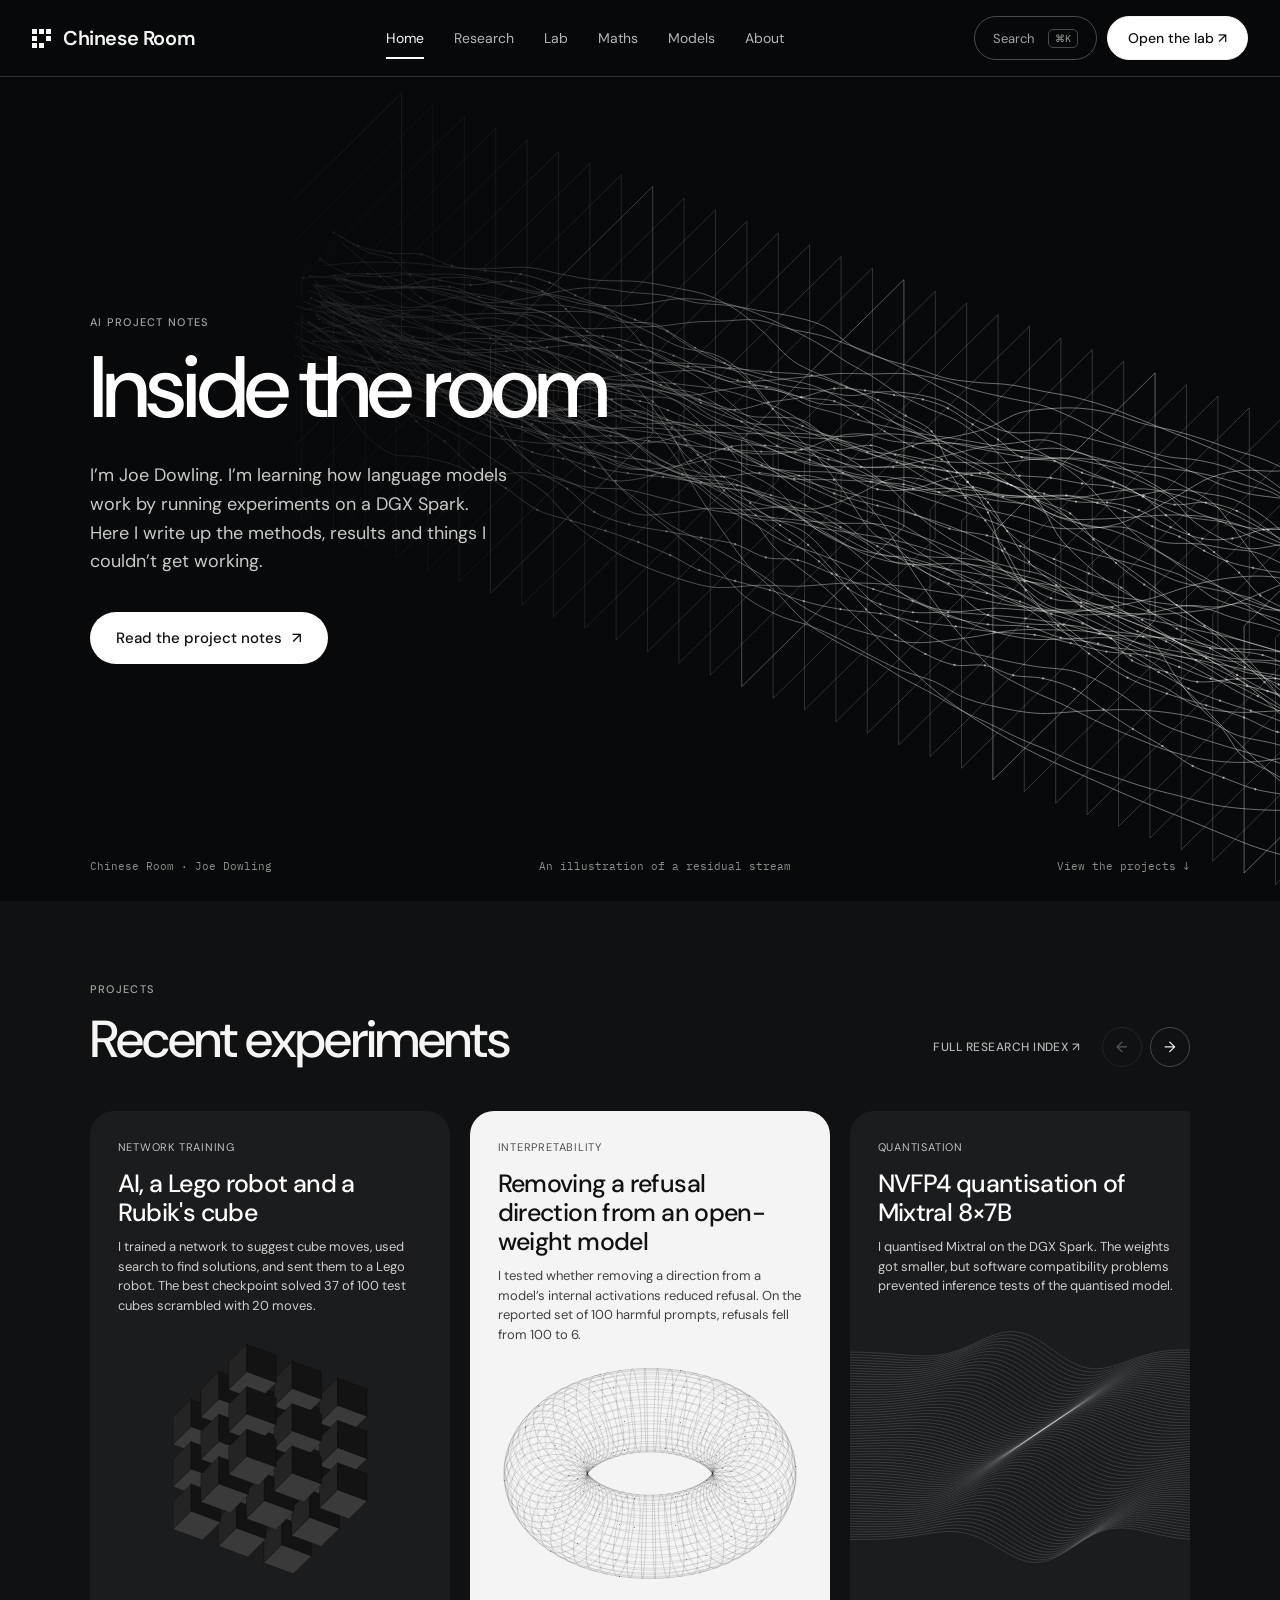
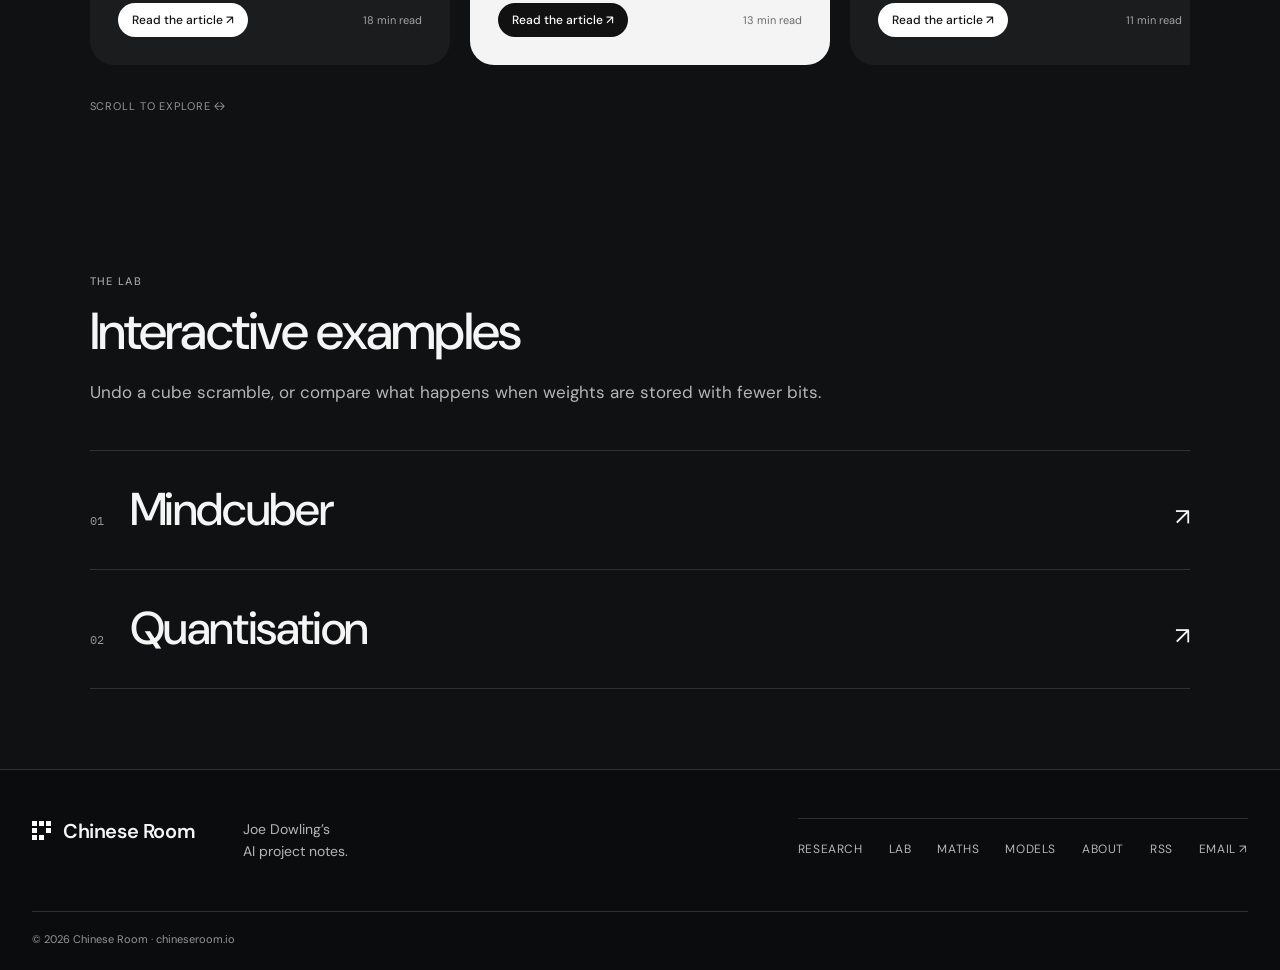
==== commit 49d59783: "Merge worktree/gaming: replace the maths instruments with Interiors The seven Interiors artworks (ma" ====
--- a/index.html
+++ b/index.html
@@ -3,9 +3,9 @@
 <head>
   <meta charset="utf-8"><meta name="viewport" content="width=device-width, initial-scale=1">
   <meta name="theme-color" content="#08090a">
-  <meta name="description" content="Independent AI research. Interpretability, quantization, reinforcement learning and agents, examined from the inside.">
-  <meta property="og:title" content="Chinese Room — Independent AI research">
-  <meta property="og:description" content="Interpretability, quantization, reinforcement learning and agents, examined from the inside.">
+  <meta name="description" content="Joe Dowling’s notes on training networks, quantising language models and building agents, with interactive examples of the maths.">
+  <meta property="og:title" content="Chinese Room — AI project notes">
+  <meta property="og:description" content="Joe Dowling’s notes on training networks, quantising language models and building agents, with interactive examples of the maths.">
   <meta property="og:type" content="website">
   <meta property="og:url" content="https://chineseroom.io/">
   <link rel="canonical" href="https://chineseroom.io/">
@@ -14,8 +14,8 @@
   <link rel="preconnect" href="https://fonts.googleapis.com"><link rel="preconnect" href="https://fonts.gstatic.com" crossorigin>
   <link href="https://fonts.googleapis.com/css2?family=DM+Sans:opsz,wght@9..40,400;9..40,500;9..40,600;9..40,700&family=IBM+Plex+Mono:wght@400;500&display=swap" rel="stylesheet">
   <link rel="stylesheet" href="/maths-art/interiors.css">
-  <link rel="stylesheet" href="/styles.css"><link rel="stylesheet" href="/field.css">
-  <title>Chinese Room — Independent AI research</title>
+  <link rel="stylesheet" href="/styles.css"><link rel="stylesheet" href="/field.css"><link rel="stylesheet" href="/experiences.css">
+  <title>Chinese Room — AI project notes</title>
 </head>
 <body data-page="home">
   <a class="skip-link" href="#main">Skip to content</a>
@@ -25,18 +25,18 @@
       <nav id="nav" aria-label="Main navigation"></nav>
       <div class="top-actions">
         <button id="search-open" class="search-open" aria-label="Search the site"><span>Search</span><kbd>⌘K</kbd></button>
-        <a class="console-link" href="#lab">Enter the lab ↗</a>
+        <a class="console-link" href="#lab">Open the lab ↗</a>
         <button id="menu-toggle" class="menu-toggle" aria-expanded="false" aria-controls="mobile-menu" aria-label="Open menu"><span></span><span></span></button>
       </div>
     </div>
     <div class="nav-sweep" id="nav-sweep" aria-hidden="true"></div>
     <nav id="mobile-menu" class="mobile-menu" aria-label="Mobile navigation" hidden></nav>
   </header>
-  <main id="main" tabindex="-1"><div id="app"><noscript><p class="noscript-note">This site uses JavaScript for research navigation and interactive experiments. You can download the original research files: <a href="/articles/mindcuber.docx">AI, a Lego robot and a Rubik's cube (.docx)</a> · <a href="/articles/abliteration.pdf">Abliteration (PDF)</a> · <a href="/articles/nvfp4-quantization-mixtral.pdf">NVFP4 quantization (PDF)</a> · <a href="/articles/multi-agent-haskell.pdf">Multi-agent Haskell (PDF)</a>.</p></noscript></div></main>
+  <main id="main" tabindex="-1"><div id="app"><noscript><p class="noscript-note">This site uses JavaScript for research navigation and interactive experiments. You can download the original articles: <a href="/articles/mindcuber.docx">AI, a Lego robot and a Rubik's cube (.docx)</a> · <a href="/articles/abliteration.pdf">Abliteration (PDF)</a> · <a href="/articles/nvfp4-quantization-mixtral.pdf">NVFP4 quantisation (PDF)</a> · <a href="/articles/multi-agent-haskell.pdf">Multi-agent Haskell (PDF)</a>.</p></noscript></div></main>
   <footer class="site-footer">
     <div class="footer-inner">
       <a class="brand" href="#home"><span class="field-mark" aria-hidden="true"><i></i><i></i><i></i><i></i><i></i><i></i><i></i><i></i><i></i></span><span>Chinese Room</span></a>
-      <p class="footer-about">Independent AI research<br>by Joe Dowling.</p>
+      <p class="footer-about">Joe Dowling’s<br>AI project notes.</p>
       <nav class="footer-links" aria-label="Footer"><a href="#research">Research</a><a href="#lab">Lab</a><a href="#maths">Maths</a><a href="#models">Models</a><a href="#about">About</a><a href="/feed.xml">RSS</a><a href="mailto:hello@chineseroom.io">Email ↗</a></nav>
       <div class="copyright">© 2026 Chinese Room <span>·</span> chineseroom.io</div>
     </div>
@@ -48,6 +48,7 @@
       <div class="search-help">↵ open <span>·</span> esc close</div>
     </form>
   </dialog>
+  <script src="/experiences.js" defer></script>
   <script src="/lab.js" defer></script>
   <script src="/field.js" defer></script>
   <script src="/maths.js" defer></script>
--- a/field.css
+++ b/field.css
@@ -86,7 +86,7 @@
 .card-rail:focus-visible{outline-offset:6px}
 
 /* Field cards — stable stacked layout, alternating dark/light */
-.field-card{display:flex;flex-direction:column;flex:0 0 min(360px,82vw);height:480px;padding:28px;border-radius:24px;overflow:hidden;text-decoration:none;min-width:0;scroll-snap-align:start}
+.field-card{display:flex;flex-direction:column;flex:0 0 min(360px,82vw);height:auto;min-height:480px;padding:28px;border-radius:24px;overflow:hidden;text-decoration:none;min-width:0;scroll-snap-align:start}
 .field-card.card-dark{background:#1b1c1e;color:#fff}
 .field-card.card-light{background:#f4f4f4;color:#111;color-scheme:light}
 .field-card.card-dark:hover{color:#fff}
@@ -100,6 +100,12 @@
 .field-card-bottom small{font:400 11px var(--sans);color:inherit;opacity:.6}
 .field-card-action{display:inline-block;padding:9px 14px;border-radius:999px;background:#fff;color:#111;font:500 12px var(--sans)}
 .card-light .field-card-action{background:#111;color:#fff}
+.field-card-dek{margin:10px 0 0;color:inherit;opacity:.78;font:400 13px/1.5 var(--sans);flex-shrink:0}
+.article-note{margin:14px 0 0;padding:10px 14px;border:1px solid var(--line);border-radius:10px;color:var(--muted);font:400 12px/1.6 var(--sans)}
+.article-links{margin:12px 0 0;font-size:13px}
+.model-note{margin:10px 0 0;color:var(--muted);font:400 12px/1.6 var(--sans)}
+.model-links{display:flex;gap:16px;margin-top:12px;flex-wrap:wrap}
+.article-links .text-link,.model-links .text-link{white-space:normal;overflow-wrap:anywhere}
 
 /* ---------- Home ---------- */
 .field-hero{position:relative;min-height:640px;height:calc(100svh - 76px);max-height:900px;overflow:hidden;background:#08090a}
@@ -134,7 +140,7 @@
 .filter:hover{border-color:var(--muted);color:var(--text)}
 .filter.active{background:#fff;border-color:#fff;color:#111}
 .field-grid{display:grid;grid-template-columns:repeat(2,minmax(0,1fr));gap:24px;max-width:1440px}
-.field-grid .field-card{flex:0 0 auto;width:100%;height:480px}
+.field-grid .field-card{flex:0 0 auto;width:100%;height:auto;min-height:480px}
 .research-count{margin:28px 0 0;color:var(--dim);font:400 12px var(--sans)}
 .research-page .eyebrow{margin-bottom:18px}
 
@@ -242,7 +248,7 @@
   .section-dark{padding:64px 24px}
   .page{padding:56px 24px 80px}
   .field-grid{grid-template-columns:1fr}
-  .field-grid .field-card{height:440px}
+  .field-grid .field-card{height:auto;min-height:440px}
   .model-page .model-registry{grid-template-columns:1fr}
   .article-layout{grid-template-columns:minmax(0,1fr)}
   .toc{position:static;order:-1}
@@ -274,7 +280,6 @@
 .maths-index a{display:flex;align-items:baseline;gap:16px;padding:18px 0;border-top:1px solid var(--line);color:var(--muted);font:500 17px var(--sans);letter-spacing:-.01em;text-decoration:none}
 .maths-index a:hover{color:var(--text)}
 .maths-index span{color:var(--dim);font:400 12px var(--mono)}
-.maths-index a em{margin-left:auto;color:var(--dim);font:400 11px var(--mono);font-style:normal;letter-spacing:.06em}
 .maths-topic{display:grid;grid-template-columns:minmax(0,5fr) minmax(0,7fr);grid-template-areas:"copy figure";gap:0 64px;max-width:1440px;margin:0 auto;padding:96px 7vw;border-top:1px solid var(--line)}
 .maths-topic:nth-child(even){grid-template-columns:minmax(0,7fr) minmax(0,5fr);grid-template-areas:"figure copy"}
 .maths-copy{grid-area:copy}
@@ -311,10 +316,8 @@
 }
 @media(prefers-reduced-motion:reduce){.maths-art .ir-poster{transition:none}}
 
-/* Maths: why it matters, inside an LLM */
-.maths-why{margin:24px 0 0;padding:18px 20px;border-left:2px solid #f5f5f5;border-radius:0 12px 12px 0;background:#111214}
+/* Maths: inside a language model */
 .maths-why-label{margin:0 0 8px;color:var(--text);font:500 11px var(--sans);letter-spacing:.12em;text-transform:uppercase}
-.maths-why p:last-child{margin:0;color:var(--body);font:400 15px/1.7 var(--sans)}
 .maths-llm{margin:16px 0 0;padding:18px 20px;border:1px solid var(--line);border-radius:12px;background:#0d0e0f;display:grid;gap:14px}
 .maths-llm p{margin:0;color:var(--body);font:400 14px/1.65 var(--sans)}
 .maths-llm b{display:block;margin:0 0 4px;color:var(--quiet);font:500 10px var(--sans);letter-spacing:.12em;text-transform:uppercase}
@@ -334,18 +337,15 @@
 .mf-end{display:grid;align-content:center;gap:3px;min-width:96px;padding:12px 16px;border:1px dashed var(--line2);border-radius:14px;color:var(--muted)}
 .mf-end b{font:500 14px var(--sans);color:var(--text)}
 .mf-tag{color:var(--dim);font:400 9px var(--mono);letter-spacing:.16em;text-transform:uppercase}
-.mf-block{display:grid;gap:10px;padding:12px;border:1px solid var(--line2);border-radius:18px;background:#0a0b0c}
+.maths-flow > .mf-block{display:grid;gap:10px;min-width:0;flex-basis:100%;padding:12px;border:1px solid var(--line2);border-radius:18px;background:#0a0b0c}
 .mf-block-label{margin:0;color:var(--quiet);font:500 9px var(--sans);letter-spacing:.14em;text-transform:uppercase}
-.mf-block-row{display:flex;gap:10px;flex-wrap:wrap}
+.mf-block-row{display:flex;gap:10px;flex-wrap:wrap;align-items:stretch}
 .mf-side{margin-top:14px;align-items:center}
 .mf-side-label{margin:0;padding:0 8px 0 2px;color:var(--quiet);font:500 9px var(--sans);letter-spacing:.14em;text-transform:uppercase;align-self:center}
 .mf-side .mf-node{border-style:dashed;background:transparent}
-.mf-node.here{border-color:#f5f5f5;background:#151617}
-.mf-node.here b::after{content:" ◂";color:var(--dim)}
-.mf-depth{display:inline-flex;align-items:center;gap:4px}
-.mf-depth b{min-width:22px;text-align:center;color:var(--text);font:500 11px var(--mono)}
-.mf-depth-btn{width:20px;height:20px;border:1px solid var(--line2);border-radius:6px;background:transparent;color:var(--muted);font:500 11px/1 var(--mono);cursor:pointer;padding:0}
-.mf-depth-btn:hover{border-color:var(--muted);color:var(--text)}
+.mf-stream{margin:0;color:var(--dim);font:400 10px var(--mono);letter-spacing:.02em}
+.mf-attention{display:grid;gap:8px;padding:10px;border:1px dashed var(--line2);border-radius:14px}
+.mf-attention .mf-node{min-width:0}
 @media(max-width:760px){
   .maths-map{padding:0 24px 56px}
   .mf-arrow{display:none}
@@ -354,3 +354,6 @@
 }
 .maths-hero-actions{display:flex;align-items:center;gap:22px;margin-top:34px}
 .maths-hero-copy>p.maths-hero-note:not(.eyebrow){margin:18px 0 0;color:var(--dim);font:400 11px/1.6 var(--mono);letter-spacing:.08em}
+.maths-sources{margin:10px 0 0;font-size:13px}
+.maths-sources .text-link{white-space:normal}
+@media(max-width:760px){.maths-hero-actions{flex-wrap:wrap;row-gap:14px}}
--- a/experiences.css
+++ b/experiences.css
@@ -0,0 +1,27 @@
+/* ---------- Experience directory ---------- */
+.maths-index{display:block;padding:56px 7vw 8px;max-width:1440px;margin:0 auto}
+.maths-index-head{max-width:720px}
+.maths-index-head h2{margin:0 0 12px;font:500 clamp(28px,3.4vw,40px)/1.1 var(--sans);letter-spacing:-.03em}
+.maths-index-head p{color:var(--muted);font:400 15px/1.65 var(--sans)}
+.exp-filters{display:flex;flex-wrap:wrap;gap:8px;margin:20px 0 8px}
+.exp-filter[aria-pressed="true"]{background:#fff;border-color:#fff;color:#111}
+.exp-filter-note{margin:0;color:var(--dim);font:400 12px var(--sans)}
+.exp-dir{display:grid;grid-template-columns:repeat(auto-fill,minmax(250px,1fr));gap:16px;margin-top:24px}
+.exp-card{display:flex;flex-direction:column;gap:10px;padding:18px;border:1px solid var(--line);border-radius:16px;background:#0b0c0d;text-decoration:none;color:var(--text)}
+.exp-card:hover{border-color:var(--muted)}
+.exp-card.is-hidden{display:none}
+.exp-card-top b{font:500 15px var(--sans)}
+.exp-card-outcome{color:var(--muted);font:400 12.5px/1.5 var(--sans)}
+.exp-card-go{margin-top:auto;color:var(--quiet);font:500 11px var(--sans);letter-spacing:.06em;text-transform:uppercase}
+.exp-badges{display:flex;flex-wrap:wrap;gap:6px}
+.exp-badge{padding:3px 8px;border:1px solid var(--line2);border-radius:999px;color:var(--muted);font:500 10px var(--sans);letter-spacing:.06em;text-transform:uppercase}
+.exp-badge-kind{border-style:dashed;color:var(--dim)}
+.maths-copy .exp-badges{margin:0 0 16px}
+.maths-sub .exp-badges{margin-top:6px}
+.lab-purpose{display:flex;flex-direction:column;gap:8px;margin:14px 0}
+.lab-purpose p{margin:0;color:var(--muted);font:400 13px/1.55 var(--sans)}
+
+@media(max-width:760px){
+  .maths-index{padding:40px 20px 8px}
+  .exp-dir{grid-template-columns:1fr}
+}
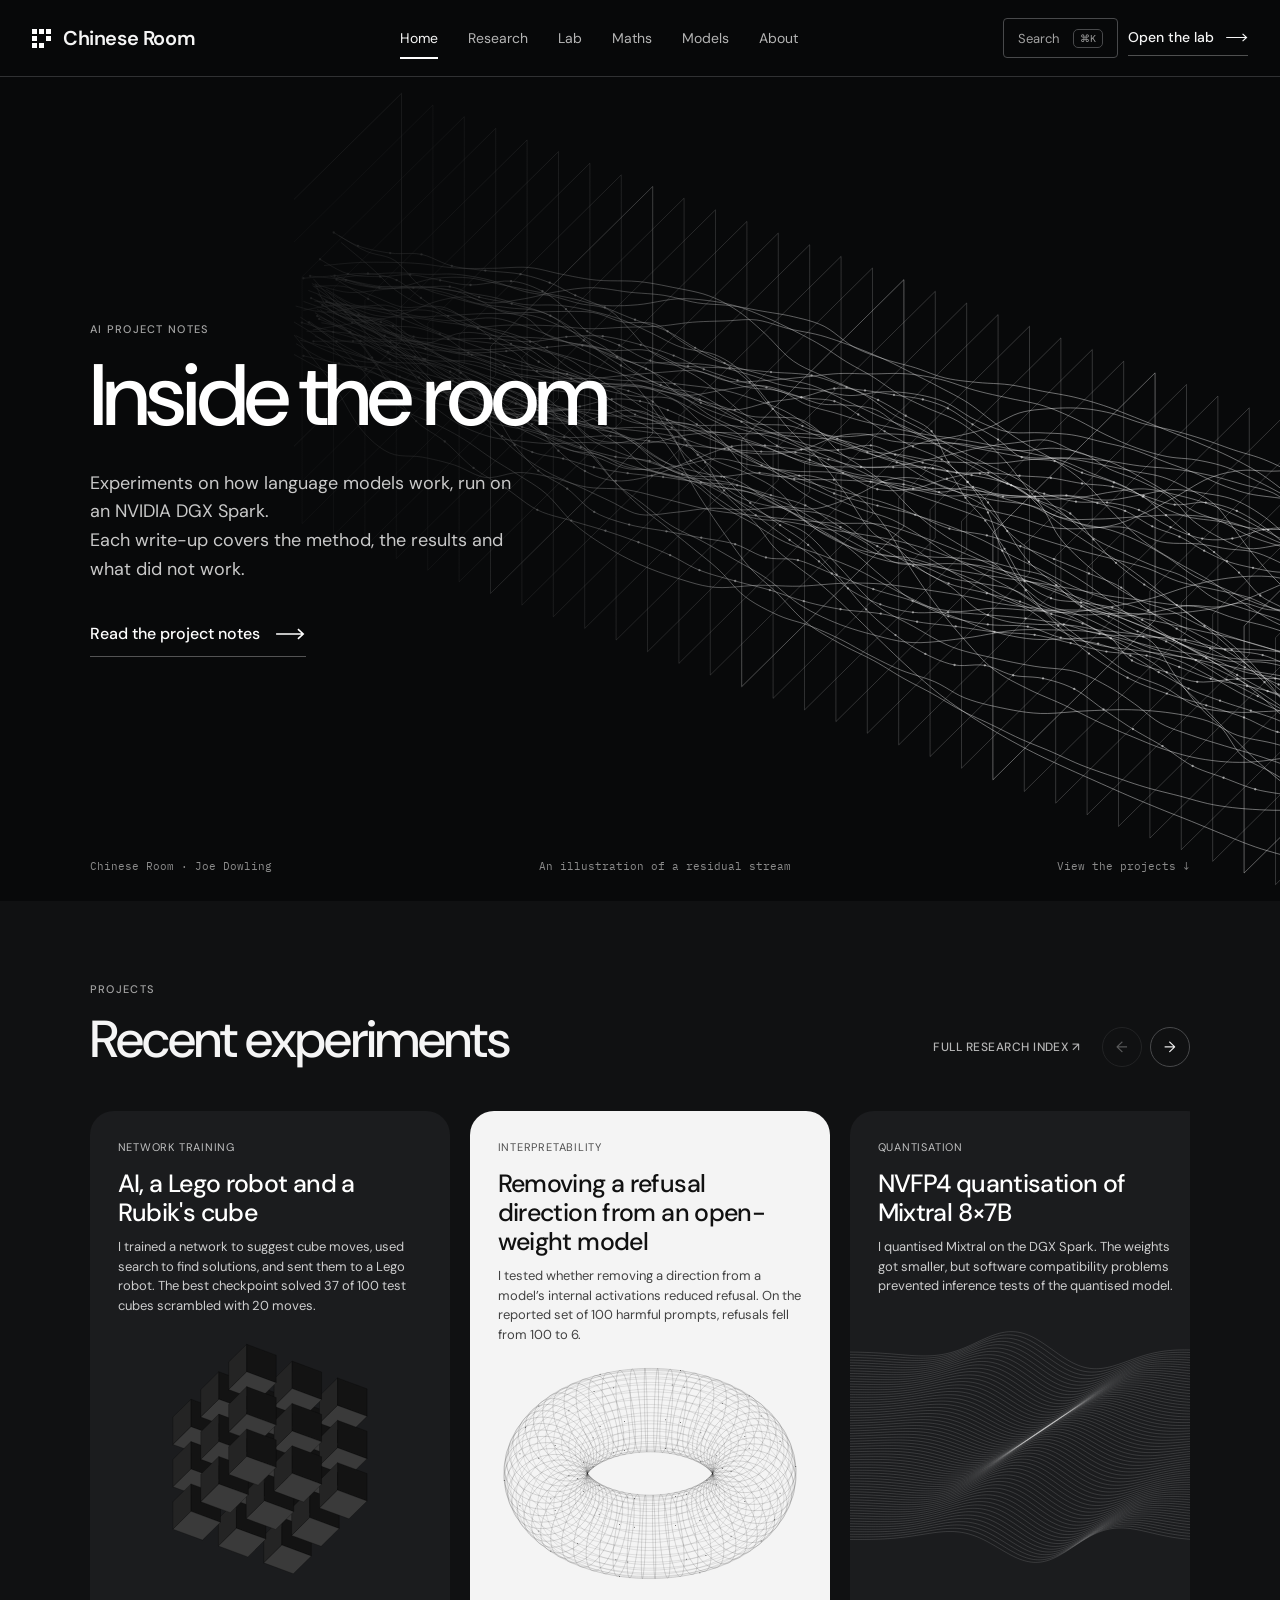
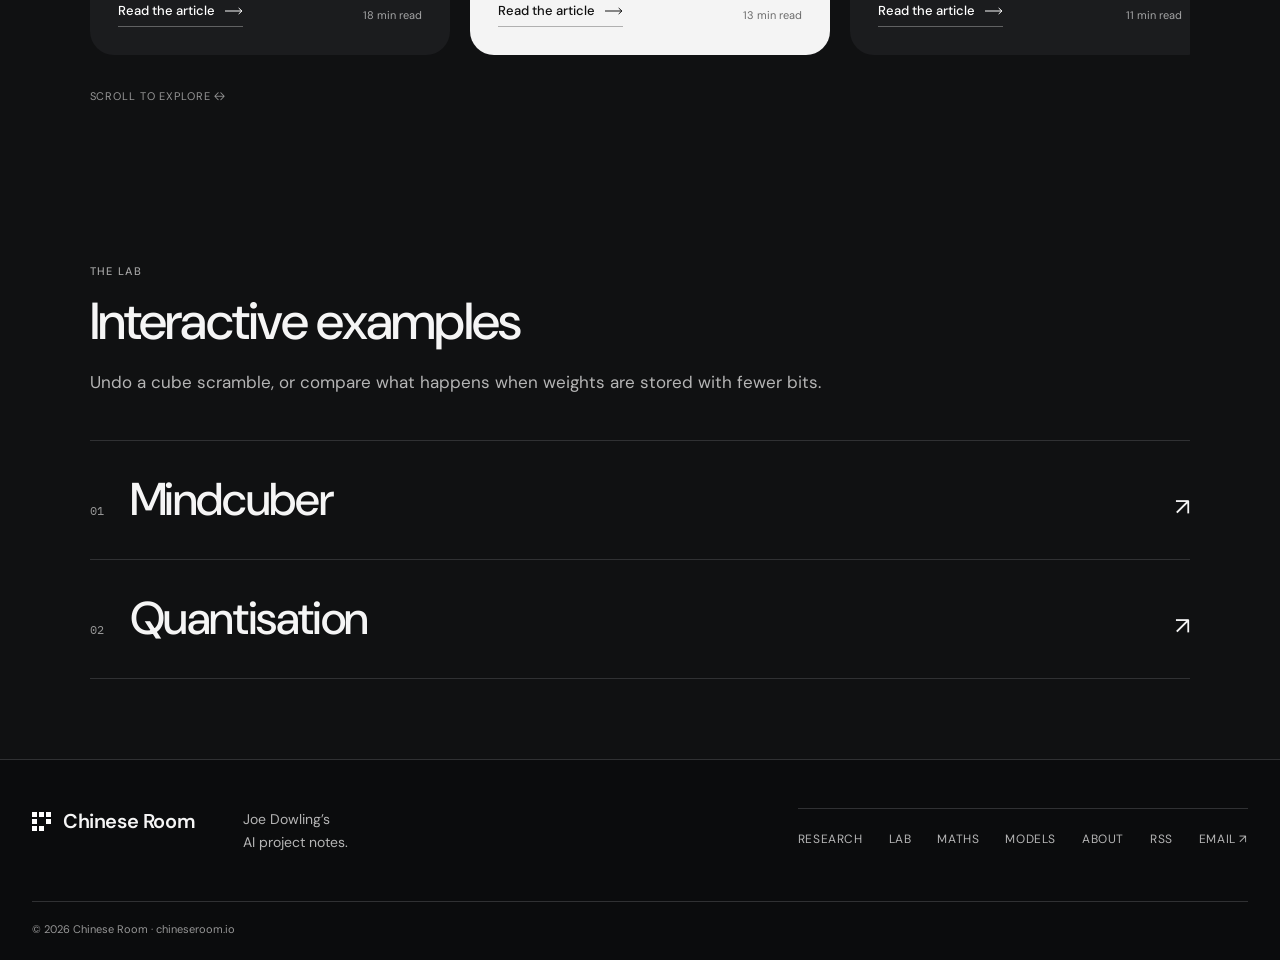
==== commit f9b3b5f0: "Replace pill buttons with ruled links and squared controls Links that go somewhere (Read the project" ====
--- a/index.html
+++ b/index.html
@@ -14,7 +14,7 @@
   <link rel="preconnect" href="https://fonts.googleapis.com"><link rel="preconnect" href="https://fonts.gstatic.com" crossorigin>
   <link href="https://fonts.googleapis.com/css2?family=DM+Sans:opsz,wght@9..40,400;9..40,500;9..40,600;9..40,700&family=IBM+Plex+Mono:wght@400;500&display=swap" rel="stylesheet">
   <link rel="stylesheet" href="/maths-art/interiors.css">
-  <link rel="stylesheet" href="/styles.css"><link rel="stylesheet" href="/field.css"><link rel="stylesheet" href="/experiences.css">
+  <link rel="stylesheet" href="/styles.css"><link rel="stylesheet" href="/field.css"><link rel="stylesheet" href="/experiences.css"><link rel="stylesheet" href="/maths-map.css">
   <title>Chinese Room — AI project notes</title>
 </head>
 <body data-page="home">
@@ -25,7 +25,7 @@
       <nav id="nav" aria-label="Main navigation"></nav>
       <div class="top-actions">
         <button id="search-open" class="search-open" aria-label="Search the site"><span>Search</span><kbd>⌘K</kbd></button>
-        <a class="console-link" href="#lab">Open the lab ↗</a>
+        <a class="console-link cta" href="#lab">Open the lab</a>
         <button id="menu-toggle" class="menu-toggle" aria-expanded="false" aria-controls="mobile-menu" aria-label="Open menu"><span></span><span></span></button>
       </div>
     </div>
@@ -51,10 +51,11 @@
   <script src="/experiences.js" defer></script>
   <script src="/lab.js" defer></script>
   <script src="/field.js" defer></script>
+  <script src="/maths-map.js" defer></script>
   <script src="/maths.js" defer></script>
   <script src="/maths-art/host.js" defer></script>
   <script src="/maths-art/pieces/01-lattice.js" defer></script>
-  <script src="/maths-art/pieces/02-stained-glass.js" defer></script>
+  <script src="/maths-art/pieces/02-kaleidoscope.js" defer></script>
   <script src="/maths-art/pieces/03-descent.js" defer></script>
   <script src="/maths-art/pieces/04-loom.js" defer></script>
   <script src="/maths-art/pieces/05-orrery.js" defer></script>
--- a/maths-art/interiors.css
+++ b/maths-art/interiors.css
@@ -17,6 +17,7 @@
 .ir-tile-text{position:absolute;left:0;right:0;bottom:0;padding:60px 22px 20px;display:flex;flex-direction:column;gap:6px;background:linear-gradient(transparent,rgba(3,4,7,.92) 62%)}
 .ir-tile-no{font:10px/1.4 var(--mono);text-transform:uppercase;letter-spacing:.14em;color:var(--ir-accent)}
 .ir-tile-title{font:400 30px/1 var(--sans);letter-spacing:-.035em}
+.ir-tile-eq{font:12px/1.4 var(--mono);color:var(--ir-accent);opacity:.9}
 .ir-tile-cap{font:14px/1.5 var(--sans);color:#b9c0c7;max-width:44ch}
 .ir-note{margin:34px 0 16px;max-width:760px;font:12px/1.7 var(--mono);color:var(--muted)}
 
@@ -33,7 +34,7 @@
 .ir-chrome{transition:opacity .9s ease}
 .ir-piece.ir-idle .ir-chrome{opacity:.12}
 .ir-piece.ir-idle .ir-dock{opacity:.35}
-.ir-piece button{font:12px var(--sans);min-height:40px;padding:9px 14px;border-radius:999px;border:1px solid rgba(255,255,255,.16);background:rgba(10,12,16,.55);color:#e6eaee;cursor:pointer;backdrop-filter:blur(10px);-webkit-backdrop-filter:blur(10px)}
+.ir-piece button{font:12px var(--sans);min-height:40px;padding:9px 14px;border-radius:6px;border:1px solid rgba(255,255,255,.16);background:rgba(10,12,16,.55);color:#e6eaee;cursor:pointer;backdrop-filter:blur(10px);-webkit-backdrop-filter:blur(10px)}
 .ir-piece button:hover{border-color:var(--ir-accent);color:#fff}
 .ir-piece button[aria-pressed=true]{border-color:var(--ir-accent);color:var(--ir-accent);background:rgba(20,22,30,.75)}
 .ir-piece kbd{font:10px var(--mono);opacity:.55;margin-left:4px}
@@ -50,9 +51,10 @@
 .ir-caption{position:absolute;left:28px;bottom:26px;max-width:min(560px,calc(100vw - 56px));pointer-events:none}
 .ir-caption>*{pointer-events:auto;position:relative}
 .ir-caption::before{content:'';position:absolute;left:-140px;bottom:-120px;width:calc(100% + 280px);height:calc(100% + 220px);background:radial-gradient(closest-side,rgba(5,6,10,.78),rgba(5,6,10,0));pointer-events:none}
-.ir-caption h1{font:400 clamp(44px,6vw,86px)/.9 var(--sans);letter-spacing:-.055em;margin:0 0 10px;text-shadow:0 2px 30px rgba(0,0,0,.6)}
+.ir-caption h1{font:400 clamp(40px,4.8vw,70px)/.95 var(--sans);letter-spacing:-.05em;margin:0 0 10px;text-shadow:0 2px 30px rgba(0,0,0,.6)}
 .ir-caption:has(.ir-insight:not([hidden])) h1{font-size:clamp(32px,3.6vw,48px)}
 .ir-caption h1{transition:font-size .6s ease}
+.ir-eq{font:15px/1.4 var(--mono);color:var(--ir-accent);margin:0 0 12px;text-shadow:0 1px 14px rgba(0,0,0,.9)}
 .ir-sub{font:17px/1.5 var(--sans);color:#d5dbe0;margin:0 0 16px;text-shadow:0 1px 14px rgba(0,0,0,.9)}
 .ir-guide{border-left:1px solid var(--ir-accent);padding:2px 0 2px 14px}
 .ir-prompt{font:13px/1.55 var(--mono);color:#f2f4f6;margin:0;text-shadow:0 1px 10px #000}
@@ -122,8 +124,9 @@
   .ir-where,.ir-top-actions kbd{display:none}
   .ir-top-actions button{padding:8px 11px}
   .ir-caption{left:16px;right:16px;bottom:64px}
-  .ir-caption h1,.ir-caption:has(.ir-insight:not([hidden])) h1{font-size:34px;margin-bottom:6px}
+  .ir-caption h1,.ir-caption:has(.ir-insight:not([hidden])) h1{font-size:30px;margin-bottom:6px}
   .ir-sub{font-size:13px;margin-bottom:8px}
+  .ir-eq{font-size:12px;margin-bottom:6px}
   .ir-insight{font-size:13px;margin-bottom:6px}
   .ir-prompt{font-size:12px}
   .ir-top-actions .ir-step,.ir-wide{display:none}
--- a/field.css
+++ b/field.css
@@ -32,11 +32,11 @@
 .nav-link.active{color:var(--text)}
 .nav-link.active::after{content:"";position:absolute;left:13px;right:13px;bottom:17px;height:2px;background:#fff}
 .top-actions{display:flex;align-items:center;gap:10px}
-.search-open{display:flex;align-items:center;gap:14px;height:44px;padding:0 18px;border:1px solid var(--line2);border-radius:999px;background:transparent;color:var(--quiet);font:400 13px var(--sans);cursor:pointer}
+.search-open{display:flex;align-items:center;gap:14px;height:40px;padding:0 14px;border:1px solid var(--line2);border-radius:4px;background:transparent;color:var(--quiet);font:400 13px var(--sans);cursor:pointer}
 .search-open:hover{border-color:var(--muted);color:var(--text)}
 .search-open kbd{padding:2px 6px;border:1px solid var(--line2);border-radius:5px;color:var(--quiet);font:400 10px var(--mono)}
-.console-link{display:flex;align-items:center;height:44px;padding:0 20px;border-radius:999px;background:#fff;color:#111;font:500 14px var(--sans);text-decoration:none}
-.console-link:hover{background:#e2e2e2;color:#111}
+.console-link.cta{height:auto;padding:9px 0;border:0;border-bottom:1px solid var(--line2);border-bottom-color:color-mix(in srgb,currentColor 30%,transparent);border-radius:0;background:none;color:var(--text);font:500 14px/1.25 var(--sans)}
+.console-link.cta:hover{background:none;color:#fff;border-bottom-color:currentColor}
 .menu-toggle{display:none;width:44px;height:44px;border:1px solid var(--line2);border-radius:50%;background:transparent;color:var(--text);cursor:pointer;place-items:center;position:relative}
 .menu-toggle span{position:absolute;left:14px;width:16px;height:1.5px;background:currentColor;transition:transform .2s,top .2s}
 .menu-toggle span:first-child{top:18px}
@@ -67,10 +67,29 @@
 
 /* ---------- Shared Field primitives ---------- */
 .eyebrow{margin:0 0 14px;color:var(--quiet);font:500 11px/1.5 var(--sans);letter-spacing:.12em;text-transform:uppercase}
-.pill{display:inline-flex;align-items:center;gap:10px;height:52px;padding:0 26px;border-radius:999px;font:500 15px var(--sans);text-decoration:none}
-.pill.light{background:#fff;color:#111}
-.pill.light:hover{background:#e2e2e2}
-.pill.black{background:#111;color:#fff}
+:root{
+  --arrow-right:url("data:image/svg+xml,%3Csvg xmlns='http://www.w3.org/2000/svg' viewBox='0 0 24 10'%3E%3Cpath d='M0 5h22.6M18.2 1l4.4 4-4.4 4' fill='none' stroke='%23000' stroke-width='1.3'/%3E%3C/svg%3E");
+  --arrow-out:url("data:image/svg+xml,%3Csvg xmlns='http://www.w3.org/2000/svg' viewBox='0 0 12 12'%3E%3Cpath d='M1.2 10.8 10.6 1.4M4 1.4h6.6V8' fill='none' stroke='%23000' stroke-width='1.3'/%3E%3C/svg%3E");
+  --arrow-down:url("data:image/svg+xml,%3Csvg xmlns='http://www.w3.org/2000/svg' viewBox='0 0 10 14'%3E%3Cpath d='M5 0v12.6M1 8.6l4 4 4-4' fill='none' stroke='%23000' stroke-width='1.3'/%3E%3C/svg%3E");
+}
+/* Links that take you somewhere: a label, a drawn hairline arrow and a rule beneath.
+   .cta-out for external files and sites, .cta-down for downloads and in-page jumps. */
+.cta{display:inline-flex;align-items:center;gap:12px;width:max-content;max-width:100%;padding:0 0 9px;border-bottom:1px solid var(--line2);border-bottom-color:color-mix(in srgb,currentColor 30%,transparent);color:inherit;font:500 14px/1.25 var(--sans);text-decoration:none;transition:border-color .25s ease,color .25s ease}
+.cta::after{content:"";flex:none;width:22px;height:10px;background:currentColor;-webkit-mask:var(--arrow-right) center/contain no-repeat;mask:var(--arrow-right) center/contain no-repeat;transition:transform .35s cubic-bezier(.2,.7,.2,1)}
+.cta.cta-out::after{width:11px;height:11px;-webkit-mask-image:var(--arrow-out);mask-image:var(--arrow-out)}
+.cta.cta-down::after{width:10px;height:13px;-webkit-mask-image:var(--arrow-down);mask-image:var(--arrow-down)}
+.cta:hover,.cta:focus-visible,a:hover .cta,a:focus-visible .cta{border-bottom-color:currentColor}
+.cta:hover::after,.cta:focus-visible::after,a:hover .cta::after,a:focus-visible .cta::after{transform:translateX(4px)}
+.cta.cta-out:hover::after,.cta.cta-out:focus-visible::after{transform:translate(2px,-2px)}
+.cta.cta-down:hover::after,.cta.cta-down:focus-visible::after{transform:translateY(2px)}
+.cta:focus-visible{outline:2px solid currentColor;outline-offset:6px}
+.cta-lg{gap:16px;padding-bottom:12px;font-size:16px}
+.cta-lg::after{width:30px;height:12px}
+.cta-sm{gap:10px;padding-bottom:7px;font-size:13px}
+.cta-sm::after{width:18px;height:8px}
+.cta-quiet{color:var(--muted)}
+.cta-quiet:hover{color:var(--text)}
+@media(prefers-reduced-motion:reduce){.cta,.cta::after{transition:none}}
 .text-link{color:var(--muted);font:500 12px var(--sans);letter-spacing:.04em;text-decoration:none}
 .text-link:hover{color:var(--text)}
 .section-dark{background:#101112;padding:80px 7vw}
@@ -98,8 +117,6 @@
 .field-card-art img{width:100%;height:100%;object-fit:contain}
 .field-card-bottom{display:flex;justify-content:space-between;align-items:center;gap:10px}
 .field-card-bottom small{font:400 11px var(--sans);color:inherit;opacity:.6}
-.field-card-action{display:inline-block;padding:9px 14px;border-radius:999px;background:#fff;color:#111;font:500 12px var(--sans)}
-.card-light .field-card-action{background:#111;color:#fff}
 .field-card-dek{margin:10px 0 0;color:inherit;opacity:.78;font:400 13px/1.5 var(--sans);flex-shrink:0}
 .article-note{margin:14px 0 0;padding:10px 14px;border:1px solid var(--line);border-radius:10px;color:var(--muted);font:400 12px/1.6 var(--sans)}
 .article-links{margin:12px 0 0;font-size:13px}
@@ -115,7 +132,7 @@
 .field-hero-copy{position:relative;z-index:1;display:flex;flex-direction:column;justify-content:center;height:100%;padding:0 7vw;max-width:760px}
 .field-hero-copy h1{margin:0;color:#fff;font:500 clamp(56px,6.8vw,100px)/1.02 var(--sans);letter-spacing:-.045em;max-width:640px}
 .field-hero-copy>p:not(.eyebrow){margin:28px 0 0;color:#c9c9c9;font:400 18px/1.6 var(--sans);max-width:440px}
-.field-hero-copy .pill{margin-top:36px;align-self:flex-start}
+.field-hero-copy .cta{margin-top:40px;align-self:flex-start;color:#fff}
 .field-caption{position:absolute;z-index:1;left:7vw;right:7vw;bottom:28px;display:flex;justify-content:space-between;gap:16px;color:#8b8b8b;font:400 11px var(--mono)}
 .field-caption a{color:#8b8b8b;text-decoration:none}
 .field-caption a:hover{color:#fff}
@@ -136,7 +153,7 @@
 .page-title{margin:0 0 22px;font:500 clamp(44px,6.5vw,88px)/1.04 var(--sans);letter-spacing:-.045em}
 .page-intro{max-width:640px;margin:0;color:var(--muted);font:400 20px/1.6 var(--sans)}
 .filters{display:flex;flex-wrap:wrap;gap:8px;margin:44px 0 40px}
-.filter{padding:10px 18px;border:1px solid var(--line2);border-radius:999px;background:transparent;color:var(--muted);font:400 12px var(--sans);letter-spacing:.04em;cursor:pointer}
+.filter{padding:10px 16px;border:1px solid var(--line2);border-radius:4px;background:transparent;color:var(--muted);font:400 12px var(--sans);letter-spacing:.04em;cursor:pointer}
 .filter:hover{border-color:var(--muted);color:var(--text)}
 .filter.active{background:#fff;border-color:#fff;color:#111}
 .field-grid{display:grid;grid-template-columns:repeat(2,minmax(0,1fr));gap:24px;max-width:1440px}
@@ -207,7 +224,8 @@
 .next-article{border-radius:16px}
 .next-article:hover{border-color:var(--line2)}
 .toc a:hover,.toc a.active{color:#151515}
-.article-lab-link .button{border-color:var(--line2)}
+.article-actions{gap:12px 32px;align-items:flex-end;margin-top:30px}
+.article-lab-link{margin:6px 0 0}
 
 /* ---------- Search dialog ---------- */
 .search-dialog{border-radius:20px;background:#131415;border-color:var(--line2);color:var(--text)}
@@ -223,7 +241,8 @@
 .empty-state{font-family:var(--sans);font-size:14px}
 
 /* ---------- Buttons ---------- */
-.button{border-radius:999px;min-height:48px;padding:0 22px;font-family:var(--sans)}
+.button{border-radius:4px;min-height:44px;padding:0 18px;font-family:var(--sans)}
+.lab-button-row:has(.cta){gap:12px 32px}
 .button.primary{background:#fff;border-color:#fff;color:#111}
 .button.primary:hover{background:#e2e2e2;border-color:#e2e2e2;color:#111}
 body[data-page="article"] .button.primary{background:#111;border-color:#111;color:#fff}
@@ -276,17 +295,14 @@
 .maths-hero-copy{position:relative;z-index:1;max-width:1440px;margin:0 auto;padding:120px 7vw 100px}
 .maths-hero-copy h1{margin:0;font:500 clamp(48px,6.8vw,96px)/1.02 var(--sans);letter-spacing:-.045em;max-width:760px}
 .maths-hero-copy>p:not(.eyebrow){margin:26px 0 0;max-width:470px;color:#c9c9c9;font:400 18px/1.6 var(--sans)}
-.maths-index{display:grid;grid-template-columns:repeat(auto-fill,minmax(240px,1fr));gap:0 32px;max-width:1440px;margin:0 auto;padding:24px 7vw 72px}
-.maths-index a{display:flex;align-items:baseline;gap:16px;padding:18px 0;border-top:1px solid var(--line);color:var(--muted);font:500 17px var(--sans);letter-spacing:-.01em;text-decoration:none}
-.maths-index a:hover{color:var(--text)}
-.maths-index span{color:var(--dim);font:400 12px var(--mono)}
 .maths-topic{display:grid;grid-template-columns:minmax(0,5fr) minmax(0,7fr);grid-template-areas:"copy figure";gap:0 64px;max-width:1440px;margin:0 auto;padding:96px 7vw;border-top:1px solid var(--line)}
 .maths-topic:nth-child(even){grid-template-columns:minmax(0,7fr) minmax(0,5fr);grid-template-areas:"figure copy"}
 .maths-copy{grid-area:copy}
-.maths-copy h2{margin:0 0 20px;font:500 clamp(34px,4vw,48px)/1.06 var(--sans);letter-spacing:-.035em}
-.maths-copy>p:not(.eyebrow):not(.maths-formula){margin:0 0 16px;color:var(--muted);font:400 16px/1.7 var(--sans)}
+.maths-copy h2{margin:0 0 10px;font:500 clamp(34px,4vw,48px)/1.06 var(--sans);letter-spacing:-.035em}
+.maths-copy>p.maths-dek{margin:0 0 18px;color:var(--text);font:400 19px/1.45 var(--sans)}
+.maths-copy>p:not(.eyebrow):not(.maths-formula):not(.maths-dek){margin:0 0 16px;color:var(--muted);font:400 16px/1.7 var(--sans)}
 .maths-copy .text-link{color:var(--text);font-size:13px;white-space:nowrap}
-.maths-formula{margin:24px 0 0;padding:14px 18px;border:1px solid var(--line);border-radius:12px;background:#0d0e0f;color:var(--text);font:400 13px/1.6 var(--mono);overflow-x:auto;white-space:nowrap}
+.maths-formula{margin:0 0 22px;padding:14px 18px;border:1px solid var(--line);border-left:2px solid var(--ir-accent,#f5f5f5);border-radius:12px;background:#0d0e0f;color:var(--text);font:400 13px/1.6 var(--mono);overflow-x:auto;white-space:nowrap}
 .maths-outro{border-top:1px solid var(--line)}
 
 /* Maths: each topic's artwork, a live poster that opens the Interiors piece */
@@ -300,60 +316,22 @@
 .maths-art-no{color:var(--ir-accent);font:400 10px/1.4 var(--mono);letter-spacing:.14em;text-transform:uppercase}
 .maths-art-title{font:400 clamp(28px,3vw,40px)/1 var(--sans);letter-spacing:-.035em}
 .maths-art-cap{max-width:46ch;color:#b9c0c7;font:400 14px/1.5 var(--sans)}
-.maths-art-go{align-self:flex-start;margin-top:10px;padding:9px 16px;border-radius:999px;background:#fff;color:#111;font:500 12px var(--sans)}
-.maths-art:hover .maths-art-go{background:var(--ir-accent)}
+.maths-art-go{align-self:flex-start;margin-top:12px;color:#fff}
+.maths-art:hover .maths-art-go{color:var(--ir-accent)}
 @media(max-width:900px){
   .maths-topic,.maths-topic:nth-child(even){grid-template-columns:minmax(0,1fr);grid-template-areas:"copy" "figure";padding:64px 24px}
   .maths-figure{position:static;margin-top:28px}
   .maths-hero{min-height:480px}
   .maths-hero-art{right:-60%;width:150%;opacity:.5}
   .maths-hero-copy{padding:80px 24px 72px}
-  .maths-index{padding:16px 24px 48px}
-}
+  }
 @media(max-width:480px){
   .maths-art{aspect-ratio:4/5;border-radius:18px}
   .maths-art-text{padding:60px 18px 18px}
 }
 @media(prefers-reduced-motion:reduce){.maths-art .ir-poster{transition:none}}
 
-/* Maths: inside a language model */
-.maths-why-label{margin:0 0 8px;color:var(--text);font:500 11px var(--sans);letter-spacing:.12em;text-transform:uppercase}
-.maths-llm{margin:16px 0 0;padding:18px 20px;border:1px solid var(--line);border-radius:12px;background:#0d0e0f;display:grid;gap:14px}
-.maths-llm p{margin:0;color:var(--body);font:400 14px/1.65 var(--sans)}
-.maths-llm b{display:block;margin:0 0 4px;color:var(--quiet);font:500 10px var(--sans);letter-spacing:.12em;text-transform:uppercase}
-
-/* Maths: the pipeline map */
-.maths-map{max-width:1440px;margin:0 auto;padding:0 7vw 80px}
-.maths-map-intro{max-width:620px;margin:0 0 30px}
-.maths-map-intro h2{margin:0 0 14px;font:500 clamp(28px,3.4vw,44px)/1.08 var(--sans);letter-spacing:-.03em}
-.maths-map-intro p:not(.eyebrow){margin:0;color:var(--muted);font:400 15px/1.7 var(--sans)}
-.maths-flow{display:flex;align-items:stretch;flex-wrap:wrap;gap:10px;list-style:none;margin:0;padding:0}
-.maths-flow li{display:flex}
-.mf-arrow{align-items:center;color:var(--dim);font:400 15px var(--mono)}
-.mf-node{display:grid;align-content:center;gap:3px;min-width:132px;padding:12px 16px;border:1px solid var(--line);border-radius:14px;background:#0d0e0f;color:var(--text);text-decoration:none;transition:border-color .2s,background .2s}
-.mf-node:hover{border-color:var(--muted);background:#111214}
-.mf-node b{font:500 14px var(--sans);letter-spacing:-.01em}
-.mf-node span{color:var(--dim);font:400 10px var(--mono);letter-spacing:.04em}
-.mf-end{display:grid;align-content:center;gap:3px;min-width:96px;padding:12px 16px;border:1px dashed var(--line2);border-radius:14px;color:var(--muted)}
-.mf-end b{font:500 14px var(--sans);color:var(--text)}
-.mf-tag{color:var(--dim);font:400 9px var(--mono);letter-spacing:.16em;text-transform:uppercase}
-.maths-flow > .mf-block{display:grid;gap:10px;min-width:0;flex-basis:100%;padding:12px;border:1px solid var(--line2);border-radius:18px;background:#0a0b0c}
-.mf-block-label{margin:0;color:var(--quiet);font:500 9px var(--sans);letter-spacing:.14em;text-transform:uppercase}
-.mf-block-row{display:flex;gap:10px;flex-wrap:wrap;align-items:stretch}
-.mf-side{margin-top:14px;align-items:center}
-.mf-side-label{margin:0;padding:0 8px 0 2px;color:var(--quiet);font:500 9px var(--sans);letter-spacing:.14em;text-transform:uppercase;align-self:center}
-.mf-side .mf-node{border-style:dashed;background:transparent}
-.mf-stream{margin:0;color:var(--dim);font:400 10px var(--mono);letter-spacing:.02em}
-.mf-attention{display:grid;gap:8px;padding:10px;border:1px dashed var(--line2);border-radius:14px}
-.mf-attention .mf-node{min-width:0}
-@media(max-width:760px){
-  .maths-map{padding:0 24px 56px}
-  .mf-arrow{display:none}
-  .maths-flow{flex-direction:column}
-  .mf-node{min-width:0}
-}
-.maths-hero-actions{display:flex;align-items:center;gap:22px;margin-top:34px}
+
 .maths-hero-copy>p.maths-hero-note:not(.eyebrow){margin:18px 0 0;color:var(--dim);font:400 11px/1.6 var(--mono);letter-spacing:.08em}
 .maths-sources{margin:10px 0 0;font-size:13px}
 .maths-sources .text-link{white-space:normal}
-@media(max-width:760px){.maths-hero-actions{flex-wrap:wrap;row-gap:14px}}
--- a/experiences.css
+++ b/experiences.css
@@ -1,27 +1,9 @@
-/* ---------- Experience directory ---------- */
-.maths-index{display:block;padding:56px 7vw 8px;max-width:1440px;margin:0 auto}
-.maths-index-head{max-width:720px}
-.maths-index-head h2{margin:0 0 12px;font:500 clamp(28px,3.4vw,40px)/1.1 var(--sans);letter-spacing:-.03em}
-.maths-index-head p{color:var(--muted);font:400 15px/1.65 var(--sans)}
-.exp-filters{display:flex;flex-wrap:wrap;gap:8px;margin:20px 0 8px}
-.exp-filter[aria-pressed="true"]{background:#fff;border-color:#fff;color:#111}
-.exp-filter-note{margin:0;color:var(--dim);font:400 12px var(--sans)}
-.exp-dir{display:grid;grid-template-columns:repeat(auto-fill,minmax(250px,1fr));gap:16px;margin-top:24px}
-.exp-card{display:flex;flex-direction:column;gap:10px;padding:18px;border:1px solid var(--line);border-radius:16px;background:#0b0c0d;text-decoration:none;color:var(--text)}
-.exp-card:hover{border-color:var(--muted)}
-.exp-card.is-hidden{display:none}
-.exp-card-top b{font:500 15px var(--sans)}
-.exp-card-outcome{color:var(--muted);font:400 12.5px/1.5 var(--sans)}
-.exp-card-go{margin-top:auto;color:var(--quiet);font:500 11px var(--sans);letter-spacing:.06em;text-transform:uppercase}
+/* ---------- Purpose labels ---------- */
 .exp-badges{display:flex;flex-wrap:wrap;gap:6px}
-.exp-badge{padding:3px 8px;border:1px solid var(--line2);border-radius:999px;color:var(--muted);font:500 10px var(--sans);letter-spacing:.06em;text-transform:uppercase}
+.exp-badge{padding:3px 7px;border:1px solid var(--line2);border-radius:3px;color:var(--muted);font:500 10px var(--sans);letter-spacing:.06em;text-transform:uppercase}
 .exp-badge-kind{border-style:dashed;color:var(--dim)}
 .maths-copy .exp-badges{margin:0 0 16px}
 .maths-sub .exp-badges{margin-top:6px}
 .lab-purpose{display:flex;flex-direction:column;gap:8px;margin:14px 0}
 .lab-purpose p{margin:0;color:var(--muted);font:400 13px/1.55 var(--sans)}
 
-@media(max-width:760px){
-  .maths-index{padding:40px 20px 8px}
-  .exp-dir{grid-template-columns:1fr}
-}
--- a/maths-map.css
+++ b/maths-map.css
@@ -0,0 +1,120 @@
+/* ---------- The Maths of AI: "Where each idea lives" transit map ---------- */
+.ml{max-width:1440px;margin:0 auto;padding:40px 7vw 96px}
+.ml-head{display:flex;align-items:flex-end;justify-content:space-between;gap:32px;margin:0 0 22px}
+.ml-intro{max-width:640px}
+.ml-intro h2{margin:0 0 14px;font:500 clamp(30px,3.6vw,46px)/1.06 var(--sans);letter-spacing:-.035em}
+.ml-intro p:not(.eyebrow){margin:0;color:var(--muted);font:400 15px/1.7 var(--sans)}
+.ml-controls{display:flex;align-items:center;gap:10px;flex-wrap:wrap}
+.ml-modes{display:inline-flex;padding:3px;border:1px solid var(--line2);border-radius:6px}
+.ml-modes button,.ml-pause{min-height:34px;padding:0 14px;border:0;border-radius:4px;background:transparent;color:var(--muted);font:500 12px var(--sans);cursor:pointer}
+.ml-modes button[aria-pressed="true"]{background:#f5f5f5;color:#111}
+.ml-pause{border:1px solid var(--line2)}
+.ml-modes button:hover,.ml-pause:hover{color:var(--text)}
+.ml-modes button[aria-pressed="true"]:hover{color:#111}
+.ml-modes button:focus-visible,.ml-pause:focus-visible,.ml-key:focus-visible{outline:2px solid #f5f5f5;outline-offset:2px}
+.ml-prompt{display:flex;align-items:baseline;gap:14px;margin:0 0 14px;color:var(--muted);font:400 15px/1.6 var(--mono)}
+.ml-prompt-k{color:var(--dim);font:500 10px var(--mono);letter-spacing:.14em;text-transform:uppercase}
+.ml-words .is-cur{color:#fff;box-shadow:inset 0 -2px #c4b2ff}
+.ml-next{padding:1px 7px;border-radius:5px;background:rgba(196,178,255,.16);color:#fff;animation:ml-in .5s ease}
+@keyframes ml-in{from{opacity:0}to{opacity:1}}
+
+.ml-stage{position:relative;padding:14px 18px 8px;border:1px solid var(--line);border-radius:24px;background:radial-gradient(circle,#1a1c20 1px,transparent 1.2px) 0 0/22px 22px,#0a0b0c;overflow:hidden}
+.ml-svg{display:block;width:100%;height:auto;font-family:var(--sans)}
+.ml-svg text{user-select:none}
+
+/* lines */
+.ml-track,.ml-glow,.ml-flow{fill:none;stroke-linecap:round;stroke-linejoin:round}
+.ml-track{stroke:var(--c);stroke-width:2.4;opacity:.85}
+.ml-line.stream .ml-track{stroke-width:4;opacity:1}
+.ml-glow{stroke:var(--c);stroke-width:16;opacity:.09}
+.ml-flow{stroke:#fff;stroke-width:1.6;stroke-dasharray:2 16;opacity:.55;animation:ml-flow 1.4s linear infinite}
+@keyframes ml-flow{to{stroke-dashoffset:-18}}
+.ml-line.thin .ml-track{stroke-width:1.2;stroke-dasharray:3 4;opacity:.7}
+.ml-line.blade .ml-track{stroke-width:3.2}
+.ml-line.loop .ml-track{stroke-width:1.4;stroke-dasharray:5 6;opacity:.5}
+.ml-line.loop .ml-flow{stroke:var(--c);stroke-width:2.4;opacity:0}
+.is-training .ml-line.loop .ml-track{opacity:.95}
+.is-training .ml-line.loop .ml-flow{opacity:.9}
+
+/* stations */
+.ml-mark,.ml-add{fill:#0b0c0e;stroke:var(--c);stroke-width:1.8;transition:fill .3s,stroke .3s}
+.ml-plus{stroke:var(--c);stroke-width:1.6}
+.ml-no{fill:var(--c);font:500 9.5px var(--mono);pointer-events:none}
+.ml-halo{fill:var(--c);opacity:0;transform-box:fill-box;transform-origin:center}
+.ml-tokmark{fill:none;stroke:#e8eaed;stroke-width:1.4}
+.ml-name{fill:var(--text);font:500 14px var(--sans)}
+.ml-sub{fill:var(--quiet);font:400 11px var(--mono)}
+.ml-note{fill:var(--dim);font:400 11px var(--mono)}
+.ml-st[data-idea]{cursor:pointer;outline:none}
+.ml-st[data-idea]:hover .ml-mark,.ml-st[data-idea]:focus-visible .ml-mark{stroke-width:3}
+.ml-st[data-idea]:focus-visible .ml-halo{opacity:.3}
+.ml-st.is-now .ml-halo{animation:ml-pulse 1.4s ease-out infinite}
+@keyframes ml-pulse{0%{opacity:.4;transform:scale(.55)}100%{opacity:0;transform:scale(1.3)}}
+.ml-st.is-step .ml-mark{stroke:#ffb46a;fill:#2b1a07}
+.ml-st.is-step .ml-no{fill:#ffd7a8}
+
+/* focus: one idea lit everywhere it lives */
+.ml-svg [data-idea]{transition:opacity .25s}
+.has-focus [data-idea]:not(.is-on){opacity:.16}
+.has-focus .ml-st.is-on .ml-halo{opacity:.28;transform:scale(1);animation:none}
+.has-focus .ml-st.is-on .ml-mark{stroke-width:3}
+
+/* block, output, token */
+.ml-frame{fill:rgba(255,255,255,.018);stroke:var(--line2)}
+.ml-ghost{fill:none;stroke:var(--line2)}
+.ml-ghost.g1{opacity:.55}.ml-ghost.g2{opacity:.28}
+.ml-frame,.ml-ghost{transition:stroke .4s}
+.is-repeat .ml-frame,.is-repeat .ml-ghost{stroke:#c4b2ff}
+.ml-frame-t,.ml-frame-c{fill:var(--quiet);font:500 10.5px var(--mono);letter-spacing:.12em}
+.ml-frame-c tspan{fill:var(--text)}
+.ml-word{fill:#fff;font:500 20px var(--sans)}
+.ml-bar rect{fill:#c9ccd1;opacity:.8}
+.ml-bar:first-child rect{fill:#fff;opacity:1}
+.ml-bar-t{fill:var(--body);font:400 11.5px var(--mono)}
+.ml-bar-p{fill:var(--quiet);font:400 11px var(--mono)}
+.ml-tok{pointer-events:none}
+.ml-tok-core{fill:#fff}
+.ml-tok-glow{fill:#c4b2ff;opacity:.75}
+.ml-trail circle{fill:#fff}
+.ml-tok.is-grad .ml-tok-glow,.ml-trail.is-grad circle{fill:#ffb46a}
+.ml-tok.is-grad .ml-tok-core{fill:#ffe3c2}
+
+/* legend and card */
+.ml-foot{display:grid;grid-template-columns:minmax(240px,320px) minmax(0,1fr);gap:28px;margin-top:22px}
+.ml-legend{display:grid;gap:4px;align-content:start}
+.ml-key{display:flex;align-items:center;gap:10px;min-height:38px;padding:0 12px;border:1px solid transparent;border-radius:10px;background:transparent;color:var(--muted);font:400 14px var(--sans);text-align:left;cursor:pointer}
+.ml-key i{width:9px;height:9px;border-radius:50%;background:var(--c);flex:none}
+.ml-key-no{color:var(--c);font:500 11px var(--mono)}
+.ml-key:hover{color:var(--text);background:#111214}
+.ml-key[aria-pressed="true"]{border-color:var(--c);color:var(--text);background:#111214}
+.ml-card{min-height:178px;padding:20px 24px;border:1px solid var(--line);border-left:2px solid var(--c,#e8eaed);border-radius:16px;background:#0c0d0f}
+.ml-card.has-art{display:grid;grid-template-columns:minmax(150px,220px) minmax(0,1fr);gap:22px;align-items:start}
+.ml-art{position:relative;display:block;aspect-ratio:4/3;border:1px solid #23262b;border-radius:12px;overflow:hidden;background:#05060a;isolation:isolate}
+.ml-art:hover{border-color:var(--ir-accent)}
+.ml-kicker{display:flex;align-items:center;gap:8px;margin:0 0 8px;color:var(--quiet);font:500 10px var(--mono);letter-spacing:.12em;text-transform:uppercase}
+.ml-kicker i{width:7px;height:7px;border-radius:50%;background:var(--c,#e8eaed)}
+.ml-card h3{margin:0 0 6px;font:500 24px/1.15 var(--sans);letter-spacing:-.02em}
+.ml-eq{margin:0 0 10px;color:var(--c);font:400 13px var(--mono)}
+.ml-text{margin:0;max-width:68ch;color:var(--body);font:400 15px/1.65 var(--sans)}
+.ml-links{display:flex;flex-wrap:wrap;gap:12px 28px;margin:16px 0 0}
+.ml-foot-note{margin:16px 0 0;color:var(--dim);font:400 11px/1.6 var(--mono)}
+
+@media(max-width:900px){
+  .ml-head{flex-direction:column;align-items:flex-start;gap:18px}
+}
+@media(max-width:760px){
+  .ml{padding:24px 16px 64px}
+  .ml-stage{padding:10px 4px 6px;border-radius:18px}
+  .ml-prompt{flex-wrap:wrap;gap:4px 10px;font-size:13px}
+  .ml-foot{grid-template-columns:1fr;gap:16px}
+  .ml-card{order:-1;min-height:0;padding:16px 18px}
+  .ml-card h3{font-size:20px}
+  .ml-card.has-art{grid-template-columns:1fr;gap:14px}
+  .ml-art{aspect-ratio:16/9}
+  .ml-text{font-size:14px}
+  .ml-legend{grid-template-columns:1fr 1fr}
+  .ml-key{min-height:40px;padding:0 8px;font-size:12.5px;gap:7px}
+}
+@media(prefers-reduced-motion:reduce){
+  .ml-flow,.ml-st.is-now .ml-halo,.ml-next{animation:none}
+}
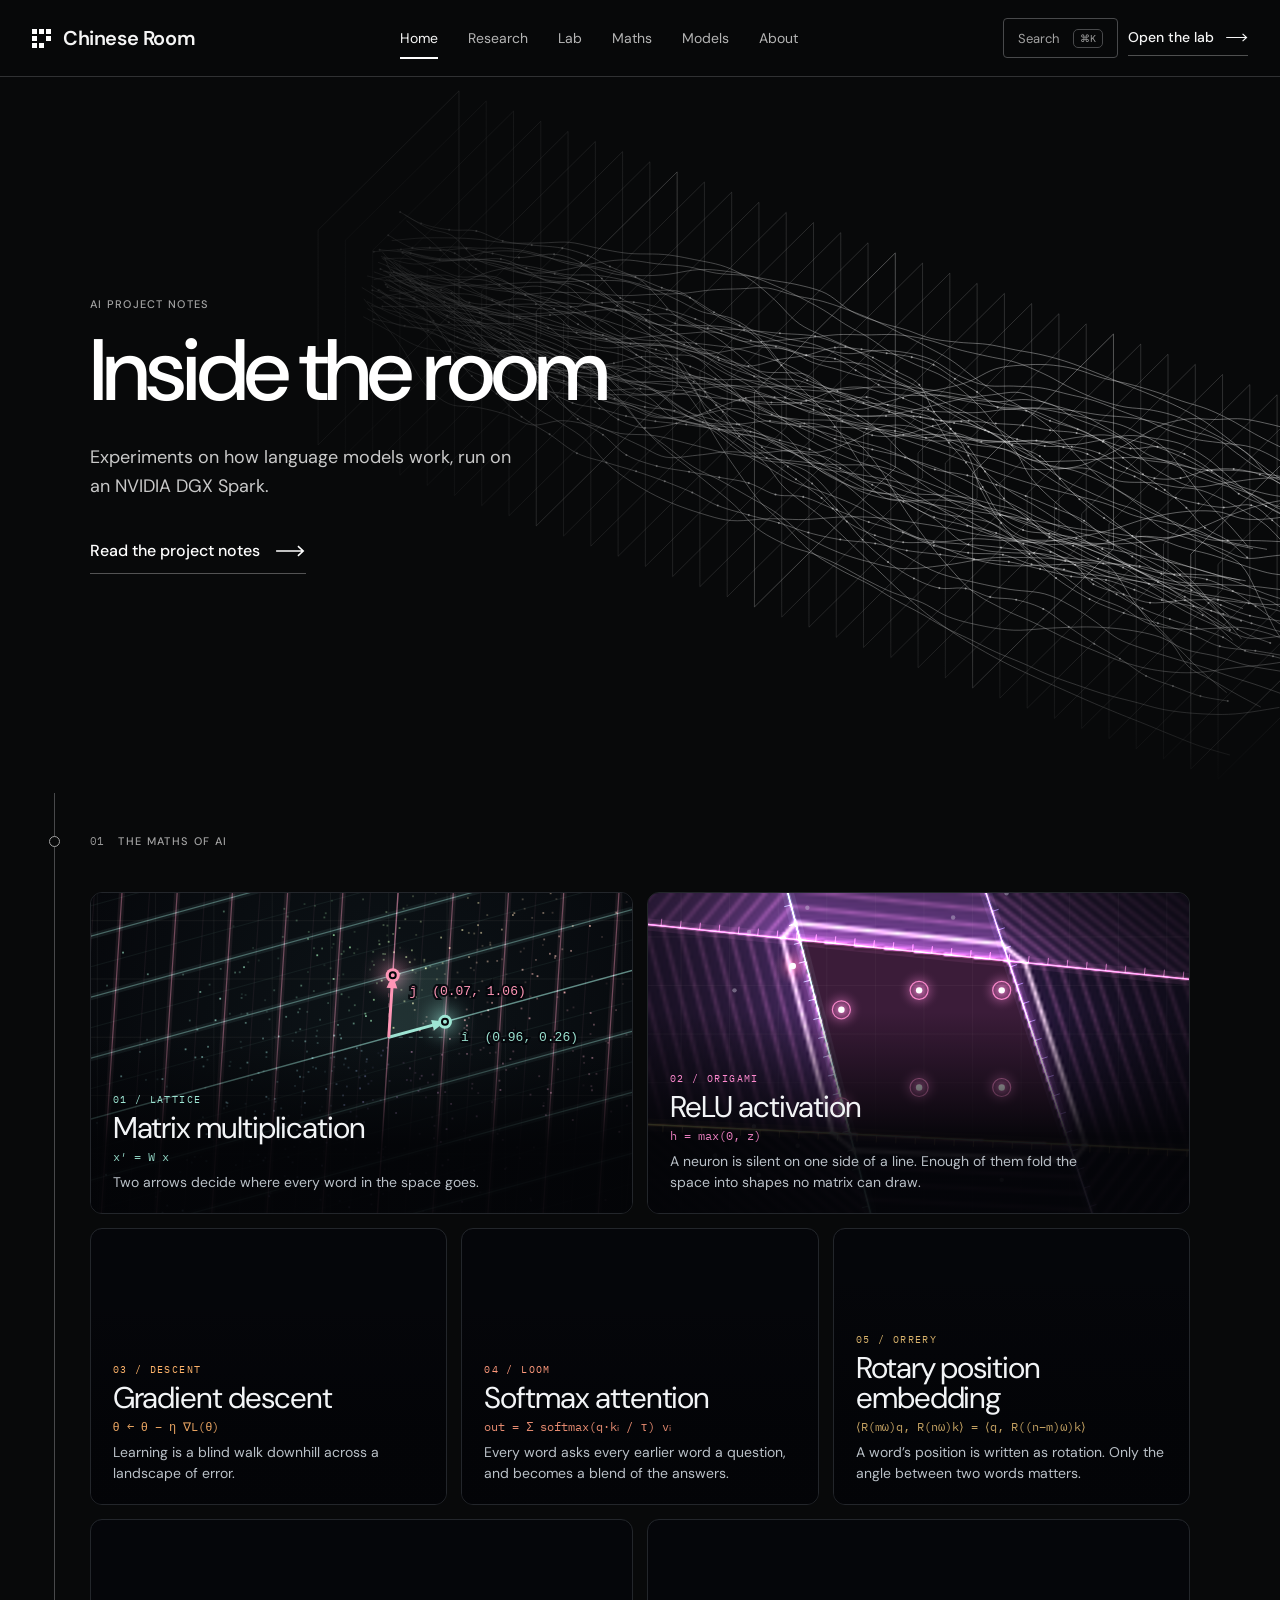
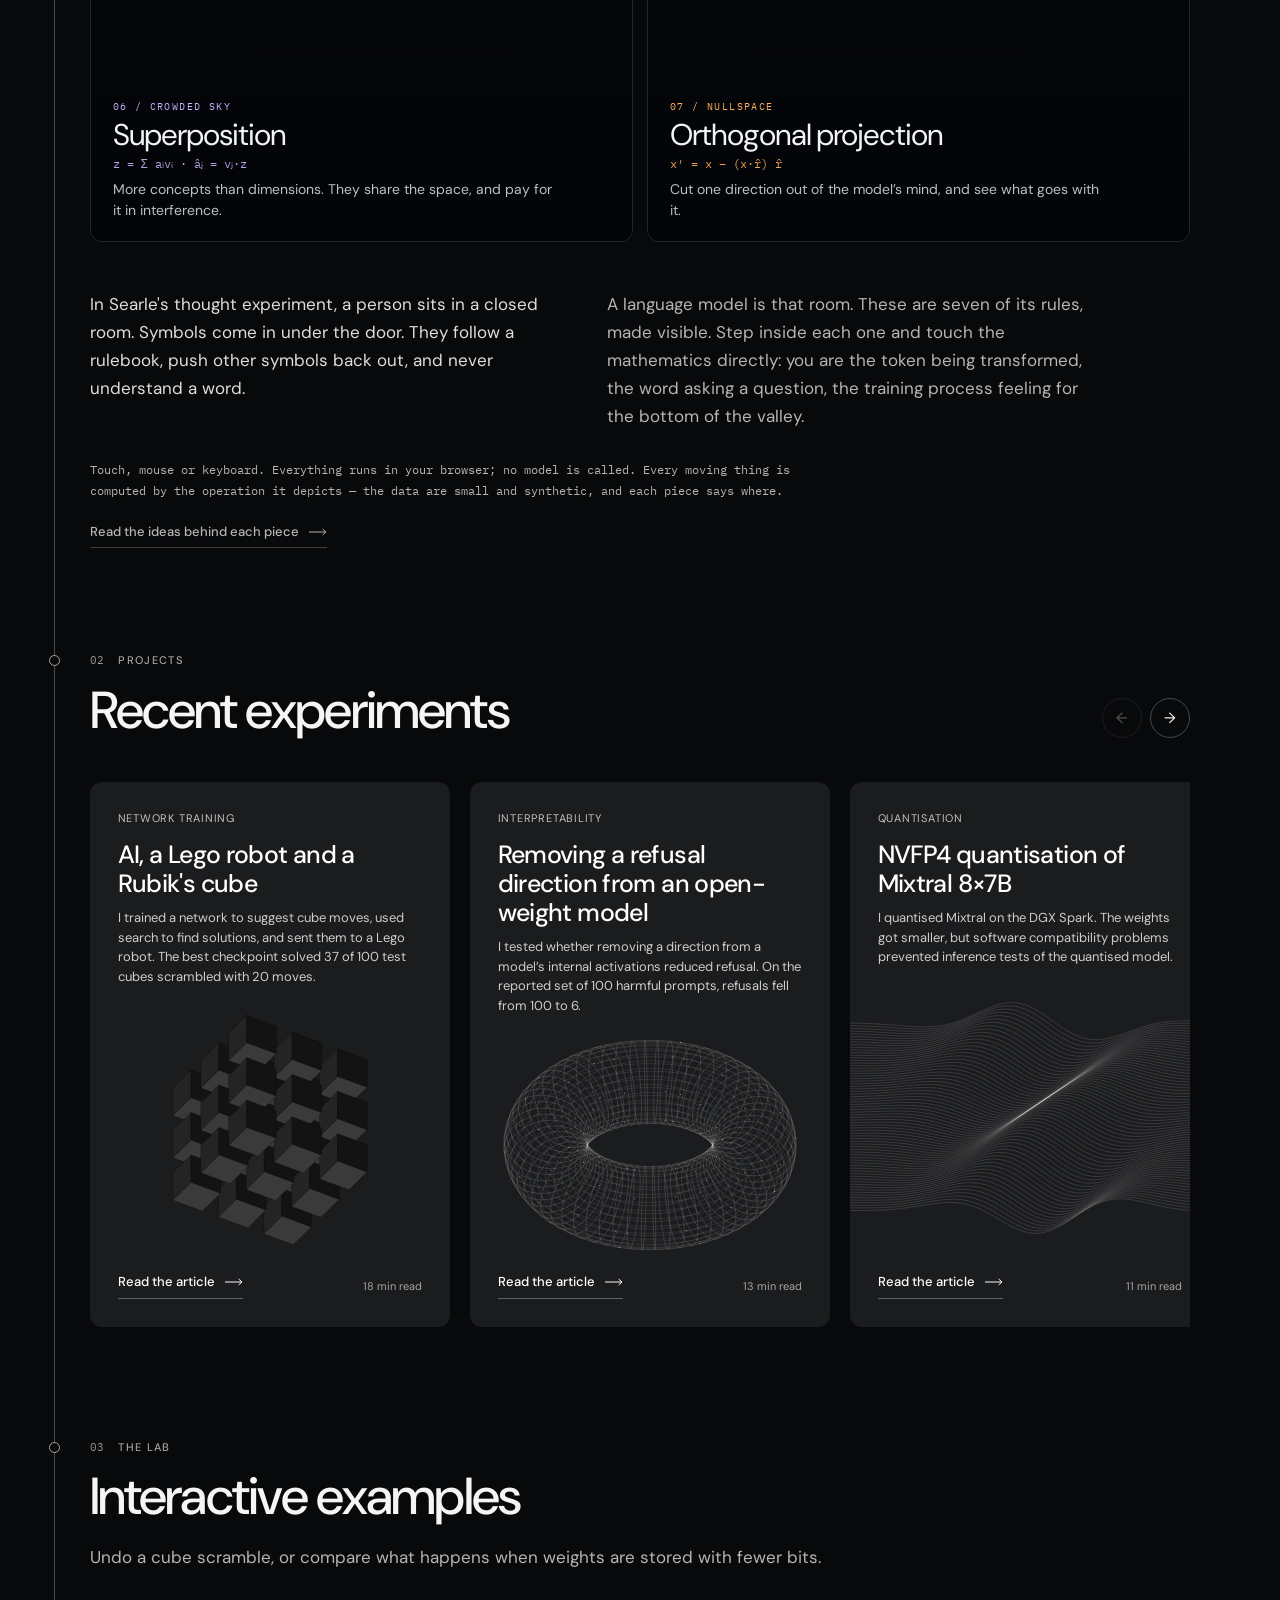
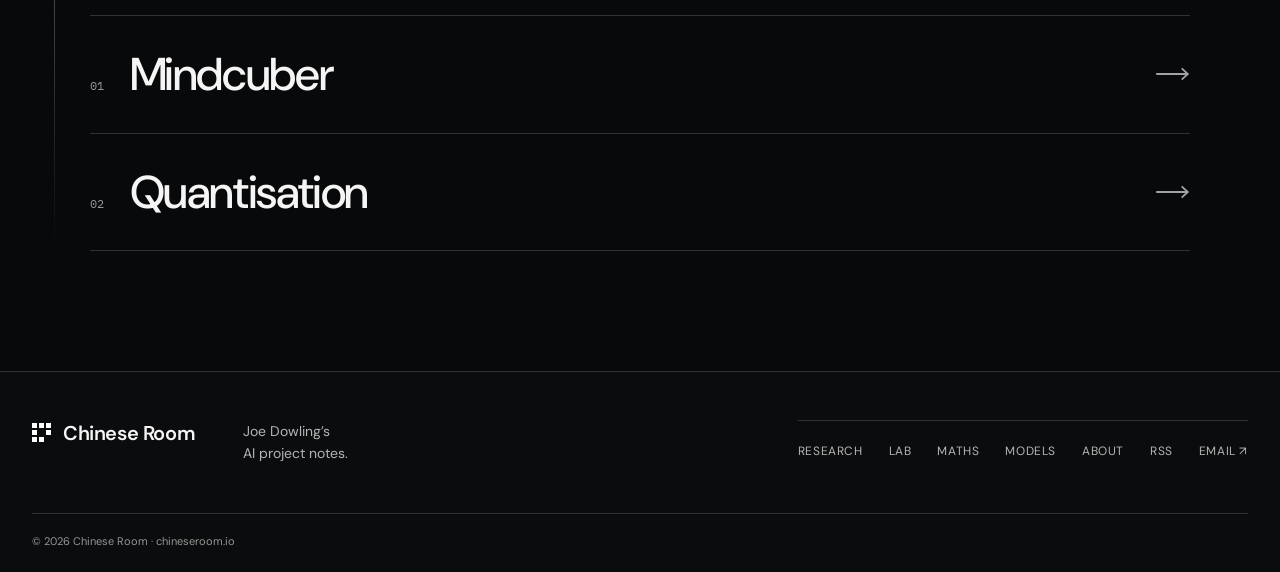
==== commit 9ea32f35: "Deepen Interiors: arrival lines, real-model Descent, Origami replaces Kaleidoscope Host: each piece " ====
--- a/index.html
+++ b/index.html
@@ -55,7 +55,7 @@
   <script src="/maths.js" defer></script>
   <script src="/maths-art/host.js" defer></script>
   <script src="/maths-art/pieces/01-lattice.js" defer></script>
-  <script src="/maths-art/pieces/02-kaleidoscope.js" defer></script>
+  <script src="/maths-art/pieces/02-origami.js" defer></script>
   <script src="/maths-art/pieces/03-descent.js" defer></script>
   <script src="/maths-art/pieces/04-loom.js" defer></script>
   <script src="/maths-art/pieces/05-orrery.js" defer></script>
--- a/maths-art/interiors.css
+++ b/maths-art/interiors.css
@@ -6,9 +6,10 @@
 .ir-gallery h1 em{font-style:normal;color:#c9b8ff}
 .ir-intro{display:grid;grid-template-columns:repeat(2,minmax(0,1fr));gap:34px;max-width:1000px;margin-bottom:58px}
 .ir-intro p{font-size:18px;line-height:1.65;color:var(--muted);margin:0}
+.ir-wall+.ir-intro{margin:48px 0 0}
 .ir-intro p:first-child{color:var(--body)}
 .ir-wall{display:grid;grid-template-columns:repeat(6,minmax(0,1fr));gap:14px}
-.ir-tile{grid-column:span 2;position:relative;display:block;aspect-ratio:4/3.1;border-radius:6px;overflow:hidden;background:#05060a;border:1px solid #23262b;color:#f2f4f6;text-decoration:none;isolation:isolate}
+.ir-tile{grid-column:span 2;position:relative;display:block;aspect-ratio:4/3.1;border-radius:12px;overflow:hidden;background:#05060a;border:1px solid #23262b;color:#f2f4f6;text-decoration:none;isolation:isolate}
 .ir-tile:nth-child(1),.ir-tile:nth-child(2),.ir-tile:nth-child(6),.ir-tile:nth-child(7){grid-column:span 3;aspect-ratio:16/9.5}
 .ir-tile:hover,.ir-tile:focus-visible{border-color:var(--ir-accent);color:#fff}
 .ir-tile:focus-visible{outline:2px solid var(--ir-accent);outline-offset:3px}
@@ -138,3 +139,18 @@
   .ir-drawer{width:100vw}
 }
 @media (prefers-reduced-motion:reduce){.ir-poster,.ir-insight.ir-flash{transition:none;animation:none}}
+
+/* Arrival: who you are in this room. Fades by itself or at the first touch; never blocks. */
+.ir-arrive{position:absolute;left:50%;top:38%;transform:translate(-50%,-50%);z-index:3;margin:0;width:min(760px,calc(100vw - 48px));text-align:center;pointer-events:none;font:400 clamp(26px,3.4vw,46px)/1.12 var(--sans);letter-spacing:-.035em;color:#f6f2ea;text-shadow:0 2px 40px #000,0 0 12px rgba(0,0,0,.8);animation:ir-arrive 1.4s ease backwards;transition:opacity 1.1s ease}
+.ir-arrive span{display:block;margin-bottom:14px;font:500 11px var(--mono);letter-spacing:.2em;text-transform:uppercase;color:var(--ir-accent)}
+.ir-arrive.ir-gone{opacity:0}
+@keyframes ir-arrive{from{opacity:0;transform:translate(-50%,-44%)}to{opacity:1;transform:translate(-50%,-50%)}}
+/* While the arrival line is up, the caption waits its turn. */
+.ir-piece:has(.ir-arrive:not(.ir-gone)) .ir-caption{opacity:.25;transition:opacity .8s ease}
+.ir-caption{transition:opacity .8s ease}
+/* After the first discovery the title steps back so the artwork has the room. */
+.ir-piece.ir-begun .ir-caption h1,.ir-piece.ir-begun .ir-caption:has(.ir-insight:not([hidden])) h1{font-size:clamp(22px,2.2vw,30px);letter-spacing:-.03em;margin-bottom:6px}
+.ir-next{display:inline-block;margin-left:6px;color:var(--ir-accent);text-decoration:none;border-bottom:1px solid currentColor;white-space:nowrap}
+.ir-next:hover{color:#fff}
+@media (max-width:760px){.ir-arrive{top:34%;font-size:24px}.ir-piece.ir-begun .ir-caption h1{font-size:20px}}
+@media (prefers-reduced-motion:reduce){.ir-arrive{animation:none;transition:none}.ir-caption{transition:none}}
--- a/field.css
+++ b/field.css
@@ -93,9 +93,31 @@
 .text-link{color:var(--muted);font:500 12px var(--sans);letter-spacing:.04em;text-decoration:none}
 .text-link:hover{color:var(--text)}
 .section-dark{background:#101112;padding:80px 7vw}
-.section-dark h2{margin:0;font:500 clamp(36px,4.5vw,52px)/1.06 var(--sans);letter-spacing:-.035em;color:var(--text)}
+.section-dark h2,.home-flow h2{margin:0;font:500 clamp(36px,4.5vw,52px)/1.06 var(--sans);letter-spacing:-.035em;color:var(--text)}
 .section-head{display:flex;flex-wrap:wrap;align-items:flex-end;justify-content:space-between;gap:16px 32px;max-width:1440px;margin:0 auto 44px}
 .section-head-side{display:flex;align-items:center;gap:22px}
+.field-interiors-body{max-width:1440px;margin:0 auto}
+/* Home: one surface and one spine. The residual stream drawn in the hero continues down the
+   page as a hairline, and each section is a numbered stop on it. */
+.home-flow{--spine:calc(max(7vw,(100% - 1440px) / 2) - 36px);position:relative;padding-bottom:120px;background:#08090a}
+.home-flow>section{padding:104px 7vw 0;background:transparent}
+.home-flow>section:first-child{padding-top:40px}
+.home-flow .eyebrow{position:relative}
+.flow-no{margin-right:14px;color:var(--dim);font:400 11px var(--mono);letter-spacing:.04em}
+@media(min-width:1000px){
+  .home-flow::before{content:"";position:absolute;top:0;bottom:120px;left:var(--spine);width:1px;background:linear-gradient(var(--line2),var(--line2) 90%,rgba(47,52,60,0))}
+  .home-flow .eyebrow::before{content:"";position:absolute;top:50%;left:-40.5px;width:9px;height:9px;margin-top:-5px;border:1px solid var(--quiet);border-radius:50%;background:#08090a}
+}
+@media(max-width:760px){
+  .home-flow{padding-bottom:72px}
+  .home-flow>section{padding:72px 24px 0}
+  .home-flow>section:first-child{padding-top:24px}
+}
+.field-interiors .section-head{margin-bottom:28px}
+.field-interiors .ir-intro{margin:48px 0 0}
+.field-interiors .ir-intro p{font-size:17px}
+.field-interiors .ir-note{margin:30px 0 18px}
+
 .rail-controls{display:flex;gap:8px}
 .rail-controls button{width:40px;height:40px;border:1px solid var(--line2);border-radius:50%;background:transparent;color:var(--text);font:400 15px var(--sans);cursor:pointer}
 .rail-controls button:hover:not(:disabled){border-color:var(--muted);background:#1b1c1e}
@@ -105,7 +127,7 @@
 .card-rail:focus-visible{outline-offset:6px}
 
 /* Field cards — stable stacked layout, alternating dark/light */
-.field-card{display:flex;flex-direction:column;flex:0 0 min(360px,82vw);height:auto;min-height:480px;padding:28px;border-radius:24px;overflow:hidden;text-decoration:none;min-width:0;scroll-snap-align:start}
+.field-card{display:flex;flex-direction:column;flex:0 0 min(360px,82vw);height:auto;min-height:480px;padding:28px;border-radius:12px;overflow:hidden;text-decoration:none;min-width:0;scroll-snap-align:start}
 .field-card.card-dark{background:#1b1c1e;color:#fff}
 .field-card.card-light{background:#f4f4f4;color:#111;color-scheme:light}
 .field-card.card-dark:hover{color:#fff}
@@ -125,7 +147,8 @@
 .article-links .text-link,.model-links .text-link{white-space:normal;overflow-wrap:anywhere}
 
 /* ---------- Home ---------- */
-.field-hero{position:relative;min-height:640px;height:calc(100svh - 76px);max-height:900px;overflow:hidden;background:#08090a}
+.field-hero{position:relative;min-height:560px;height:calc(88svh - 76px);max-height:820px;overflow:hidden;background:#08090a}
+.field-hero::after{content:"";position:absolute;left:0;right:0;bottom:0;height:220px;background:linear-gradient(rgba(8,9,10,0),#08090a);pointer-events:none}
 .field-hero-art{position:absolute;top:-5%;right:-8%;width:85%;height:110%}
 .field-hero-art img{width:100%;height:100%;object-fit:cover;object-position:center}
 .field-hero-shade{position:absolute;inset:0;background:linear-gradient(90deg,#08090a 0%,#08090acc 34%,#08090a22 62%,transparent 80%)}
@@ -133,9 +156,6 @@
 .field-hero-copy h1{margin:0;color:#fff;font:500 clamp(56px,6.8vw,100px)/1.02 var(--sans);letter-spacing:-.045em;max-width:640px}
 .field-hero-copy>p:not(.eyebrow){margin:28px 0 0;color:#c9c9c9;font:400 18px/1.6 var(--sans);max-width:440px}
 .field-hero-copy .cta{margin-top:40px;align-self:flex-start;color:#fff}
-.field-caption{position:absolute;z-index:1;left:7vw;right:7vw;bottom:28px;display:flex;justify-content:space-between;gap:16px;color:#8b8b8b;font:400 11px var(--mono)}
-.field-caption a{color:#8b8b8b;text-decoration:none}
-.field-caption a:hover{color:#fff}
 .field-research .field-rail{max-width:1440px;margin:0 auto}
 .field-experiments{max-width:none}
 .field-experiments .field-exp-intro{max-width:1440px;margin:0 auto}
@@ -146,7 +166,8 @@
 .experiment-link:hover{color:#fff}
 .experiment-link .exp-no{color:var(--dim);font:400 12px var(--mono)}
 .experiment-link .exp-name{font:500 clamp(30px,4vw,46px)/1.05 var(--sans);letter-spacing:-.03em}
-.experiment-link .exp-arrow{margin-left:auto;font-size:24px}
+.experiment-link .exp-arrow{flex:none;align-self:center;margin-left:auto;width:34px;height:14px;font-size:0;background:currentColor;-webkit-mask:var(--arrow-right) center/contain no-repeat;mask:var(--arrow-right) center/contain no-repeat;opacity:.65;transition:transform .35s cubic-bezier(.2,.7,.2,1),opacity .25s}
+.experiment-link:hover .exp-arrow,.experiment-link:focus-visible .exp-arrow{transform:translateX(6px);opacity:1}
 
 /* ---------- Generic pages ---------- */
 .page{max-width:1440px;margin:0 auto;padding:72px 7vw 100px}
@@ -258,13 +279,12 @@
   .topbar-inner{height:64px;padding:0 20px}
   .topbar #mobile-menu:not([hidden]){max-height:calc(100dvh - 64px)}
   .brand{font-size:18px}
-  .field-hero{min-height:620px;height:auto}
+  .field-hero{min-height:520px;height:auto}
   .field-hero-art{right:-65%;width:160%;opacity:.55}
   .field-hero-shade{background:linear-gradient(90deg,#08090a 0%,#08090add 60%,#08090a99 100%)}
-  .field-hero-copy{min-height:620px;padding:60px 24px 150px}
+  .field-hero-copy{min-height:520px;padding:60px 24px 64px}
   .field-hero-copy h1{font-size:clamp(44px,12vw,64px)}
-  .field-caption{left:24px;right:24px;bottom:24px;flex-direction:column;gap:6px}
-  .section-dark{padding:64px 24px}
+    .section-dark{padding:64px 24px}
   .page{padding:56px 24px 80px}
   .field-grid{grid-template-columns:1fr}
   .field-grid .field-card{height:auto;min-height:440px}
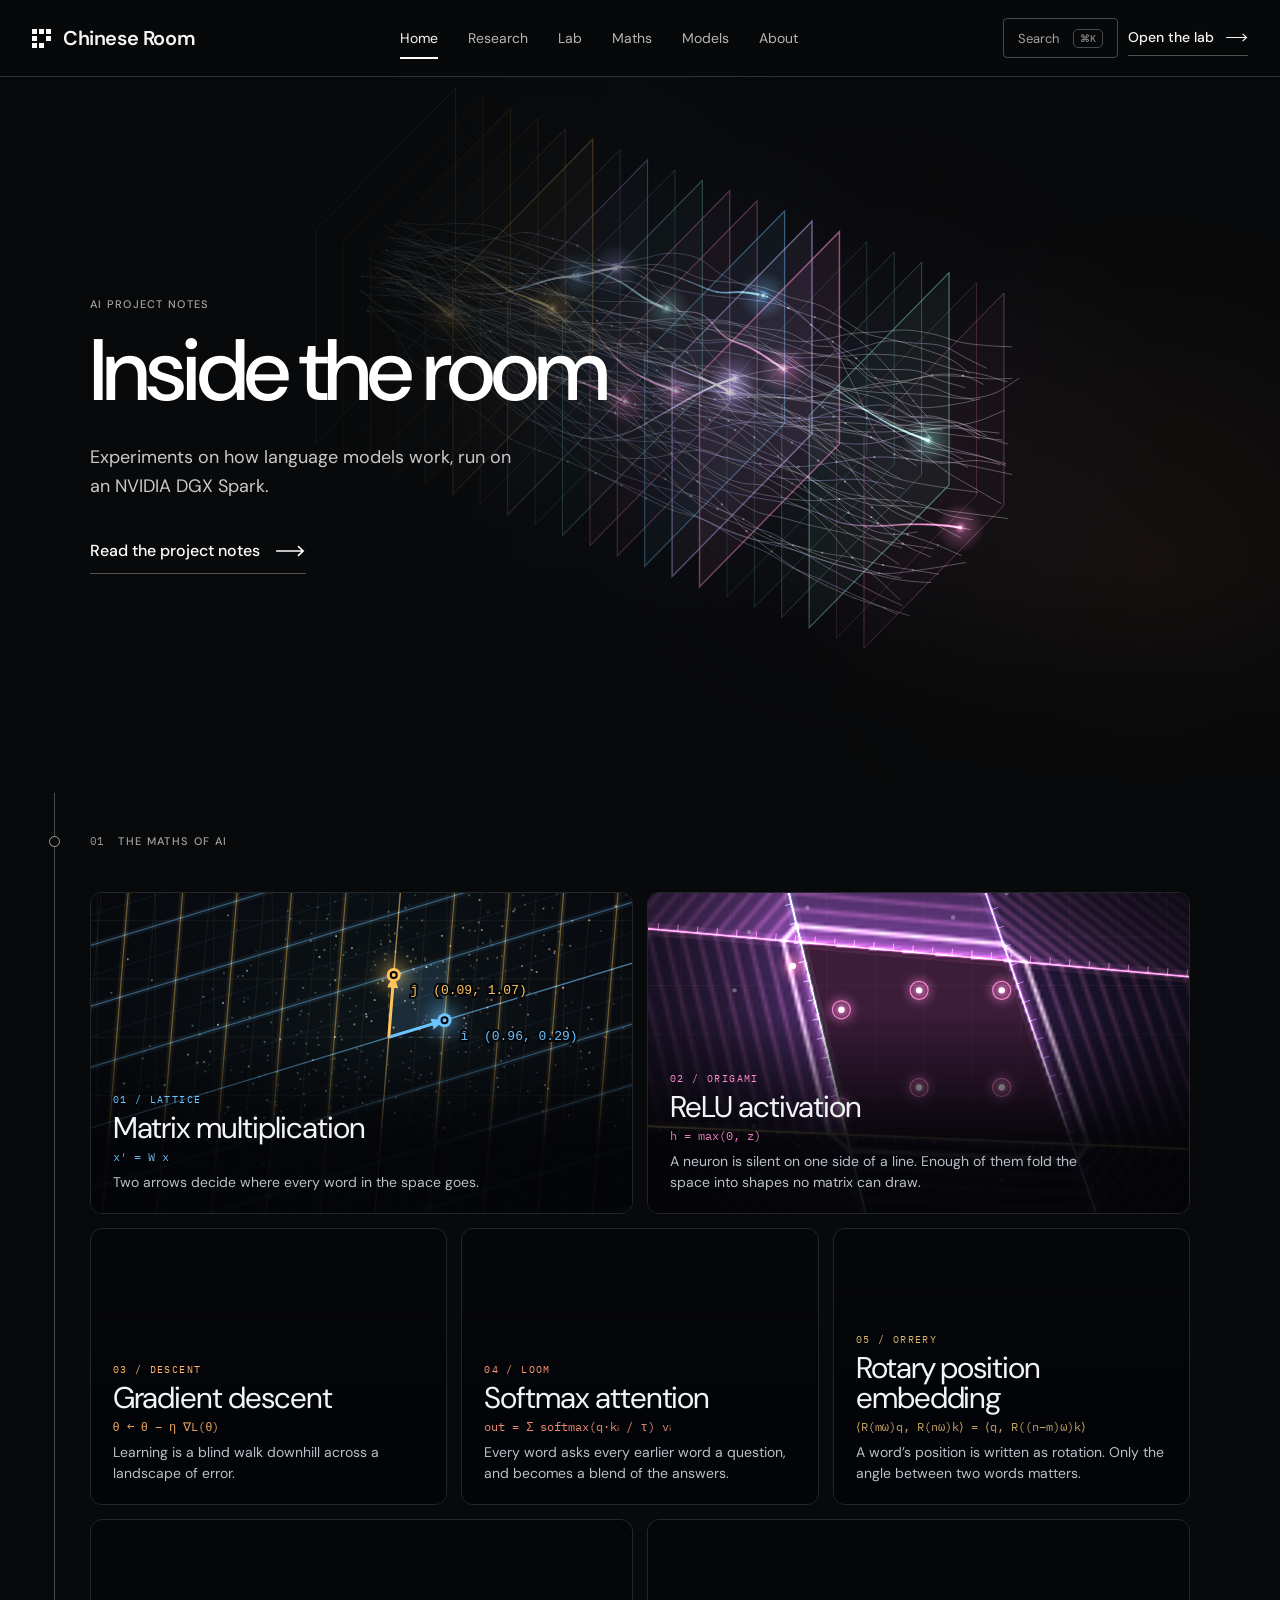
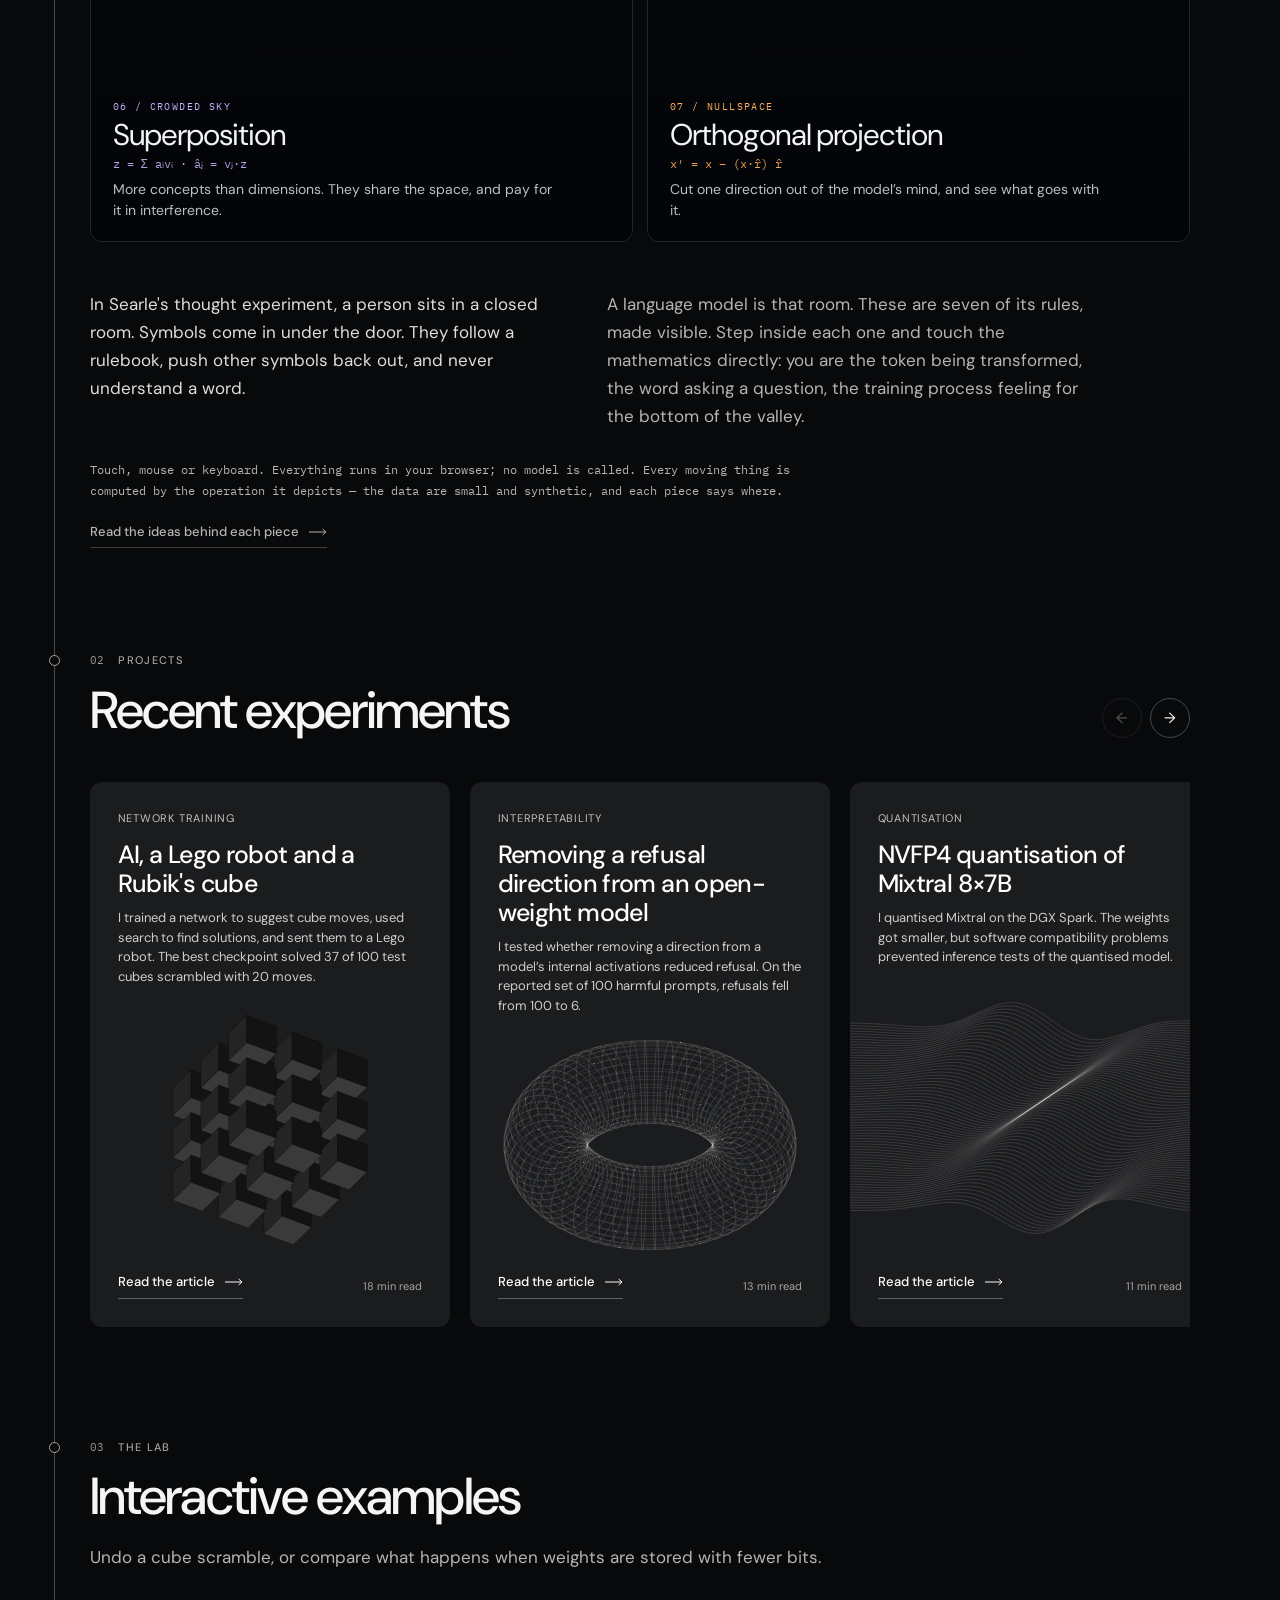
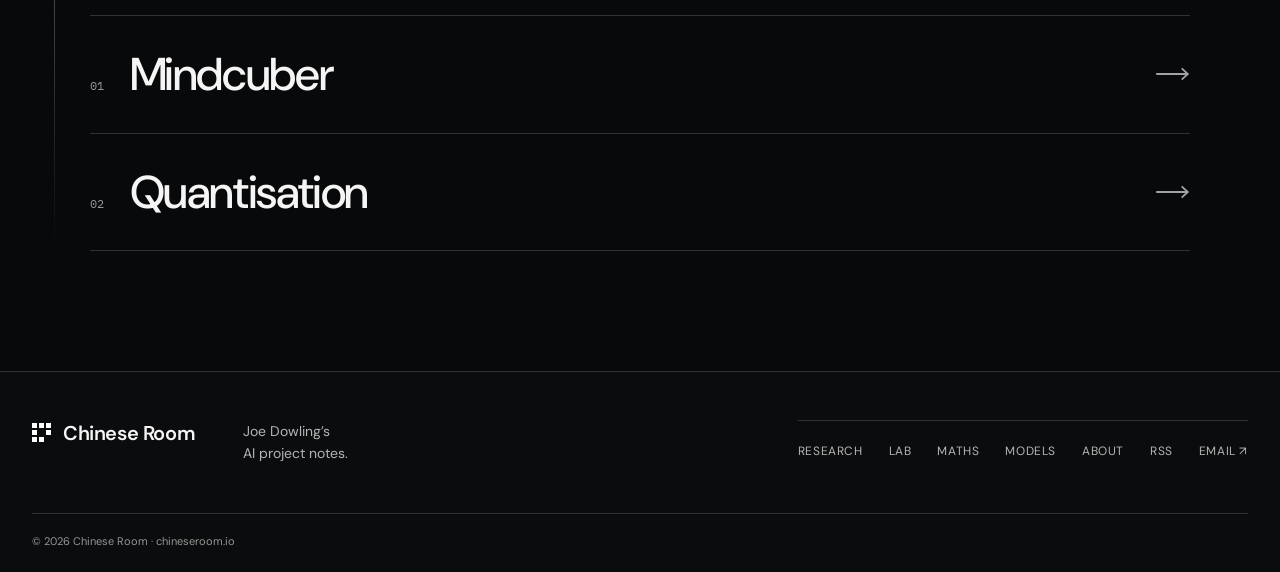
==== commit e8a8bc60: "Home hero: the residual-stream study comes alive The static SVG behind "Inside the room" is redrawn " ====
--- a/index.html
+++ b/index.html
@@ -50,6 +50,7 @@
   </dialog>
   <script src="/experiences.js" defer></script>
   <script src="/lab.js" defer></script>
+  <script src="/field-stream.js" defer></script>
   <script src="/field.js" defer></script>
   <script src="/maths-map.js" defer></script>
   <script src="/maths.js" defer></script>
--- a/maths-art/interiors.css
+++ b/maths-art/interiors.css
@@ -74,6 +74,7 @@
 .ir-dock{position:absolute;z-index:2;right:22px;bottom:22px;display:flex;flex-direction:column;align-items:stretch;gap:10px;width:min(272px,calc(100vw - 44px));padding:14px;border-radius:14px;background:rgba(8,10,14,.5);border:1px solid rgba(255,255,255,.08);backdrop-filter:blur(14px);-webkit-backdrop-filter:blur(14px)}
 .ir-dock-body{display:flex;flex-direction:column;align-items:stretch;gap:10px}
 .ir-dock-body>button{width:100%}
+.ir-dock-body>[hidden]{display:none}
 .ir-piece .ir-dock-toggle{align-self:flex-end;min-height:30px;padding:4px 12px;font:10px var(--mono);letter-spacing:.12em;text-transform:uppercase;border-color:transparent;background:none}
 .ir-piece .ir-dock-toggle::after{content:' ▾'}
 .ir-dock.ir-dock-closed{width:auto;padding:6px}
@@ -154,3 +155,37 @@
 .ir-next:hover{color:#fff}
 @media (max-width:760px){.ir-arrive{top:34%;font-size:24px}.ir-piece.ir-begun .ir-caption h1{font-size:20px}}
 @media (prefers-reduced-motion:reduce){.ir-arrive{animation:none;transition:none}.ir-caption{transition:none}}
+/* entrance, first touch, discoveries, saving a view */
+.ir-canvas{animation:ir-enter 1.6s ease backwards}
+@keyframes ir-enter{from{opacity:0}to{opacity:1}}
+.ir-eq,.ir-sub{transition:opacity .6s ease,max-height .6s ease,margin .6s ease;max-height:9em;overflow:hidden}
+.ir-piece.ir-touched .ir-caption h1,.ir-piece.ir-touched .ir-caption:has(.ir-insight:not([hidden])) h1{font-size:clamp(22px,2.2vw,30px);letter-spacing:-.03em;margin-bottom:6px}
+.ir-piece.ir-touched .ir-sub,.ir-piece.ir-begun .ir-sub{opacity:0;max-height:0;margin:0}
+.ir-piece.ir-touched .ir-eq,.ir-piece.ir-begun .ir-eq{font-size:12px;margin-bottom:10px}
+.ir-piece .ir-dots button{min-height:0;width:18px;height:3px;padding:0;border:0;border-radius:2px;background:var(--ir-accent);backdrop-filter:none;-webkit-backdrop-filter:none;position:relative}
+.ir-piece .ir-dots button::after{content:'';position:absolute;inset:-12px -3px}
+.ir-piece .ir-dots button:hover,.ir-piece .ir-dots button:focus-visible{background:#fff}
+.ir-piece .ir-icon{min-width:40px;padding:0;border-radius:999px;font-size:15px}
+.ir-pulse{position:absolute;z-index:1;width:44px;height:44px;margin:-22px 0 0 -22px;border-radius:50%;border:1.5px solid var(--ir-accent);box-shadow:0 0 24px var(--ir-accent),inset 0 0 18px var(--ir-accent);pointer-events:none;animation:ir-pulse 1.5s cubic-bezier(.15,.6,.3,1) forwards}
+@keyframes ir-pulse{from{transform:scale(.4);opacity:.95}to{transform:scale(34);opacity:0}}
+.ir-piece.ir-shot::after{content:'';position:absolute;inset:0;z-index:5;background:#fff;pointer-events:none;animation:ir-shot .5s ease forwards}
+@keyframes ir-shot{from{opacity:.35}to{opacity:0}}
+.ir-arrive-sound{display:block;margin-top:18px;font:400 12px var(--mono);letter-spacing:.04em;color:rgba(246,242,234,.7)}
+.ir-arrive-sound b{color:var(--ir-accent);font-weight:500}
+.ir-piece:has([data-host="sound"][aria-pressed="true"]) .ir-arrive-sound{display:none}
+.ir-piece:has(.ir-arrive:not(.ir-gone)) [data-host="sound"][aria-pressed="false"]{border-color:var(--ir-accent);animation:ir-beckon 1.3s ease-in-out 3}
+@keyframes ir-beckon{50%{box-shadow:0 0 0 6px color-mix(in srgb,var(--ir-accent) 25%,transparent)}}
+.ir-piece:fullscreen{width:100vw;height:100vh}
+@media (max-width:760px){.ir-top-actions .ir-icon{display:none}}
+@media (prefers-reduced-motion:reduce){.ir-canvas,.ir-pulse,.ir-piece.ir-shot::after,.ir-piece [data-host="sound"]{animation:none}.ir-eq,.ir-sub{transition:none}}
+/* "Show me": the offer, the ghost hand, and the control it is using */
+.ir-piece .ir-showme{margin-top:10px;min-height:32px;padding:5px 12px;font:11px var(--mono);letter-spacing:.06em;border-color:var(--ir-accent);color:var(--ir-accent);animation:ir-flash .8s ease}
+.ir-piece .ir-showme[hidden]{display:none}
+.ir-hand{position:absolute;left:0;top:0;z-index:4;width:30px;height:30px;margin:-15px 0 0 -15px;border-radius:50%;border:1.5px solid #fff;background:rgba(255,255,255,.14);box-shadow:0 0 18px var(--ir-accent);pointer-events:none;opacity:0;transition:opacity .4s ease,width .15s ease,height .15s ease,margin .15s ease,background .15s ease}
+.ir-piece.ir-demo .ir-hand{opacity:1}
+.ir-hand.ir-down{width:20px;height:20px;margin:-10px 0 0 -10px;background:var(--ir-accent)}
+.ir-piece.ir-demo .ir-chrome{opacity:1}
+.ir-shown{animation:ir-shown 1.4s ease}
+@keyframes ir-shown{0%,60%{box-shadow:0 0 0 2px var(--ir-accent),0 0 22px var(--ir-accent)}100%{box-shadow:0 0 0 2px transparent}}
+@media (prefers-reduced-motion:reduce){.ir-shown,.ir-piece .ir-showme{animation:none}}
+
--- a/field.css
+++ b/field.css
@@ -151,6 +151,10 @@
 .field-hero::after{content:"";position:absolute;left:0;right:0;bottom:0;height:220px;background:linear-gradient(rgba(8,9,10,0),#08090a);pointer-events:none}
 .field-hero-art{position:absolute;top:-5%;right:-8%;width:85%;height:110%}
 .field-hero-art img{width:100%;height:100%;object-fit:cover;object-position:center}
+.field-hero-live{position:absolute;inset:0;width:100%;height:100%;display:block;animation:field-live-in 1.2s ease backwards}
+.field-hero-art.is-live img{visibility:hidden}
+@keyframes field-live-in{from{opacity:0}to{opacity:1}}
+@media (prefers-reduced-motion:reduce){.field-hero-live{animation:none}}
 .field-hero-shade{position:absolute;inset:0;background:linear-gradient(90deg,#08090a 0%,#08090acc 34%,#08090a22 62%,transparent 80%)}
 .field-hero-copy{position:relative;z-index:1;display:flex;flex-direction:column;justify-content:center;height:100%;padding:0 7vw;max-width:760px}
 .field-hero-copy h1{margin:0;color:#fff;font:500 clamp(56px,6.8vw,100px)/1.02 var(--sans);letter-spacing:-.045em;max-width:640px}
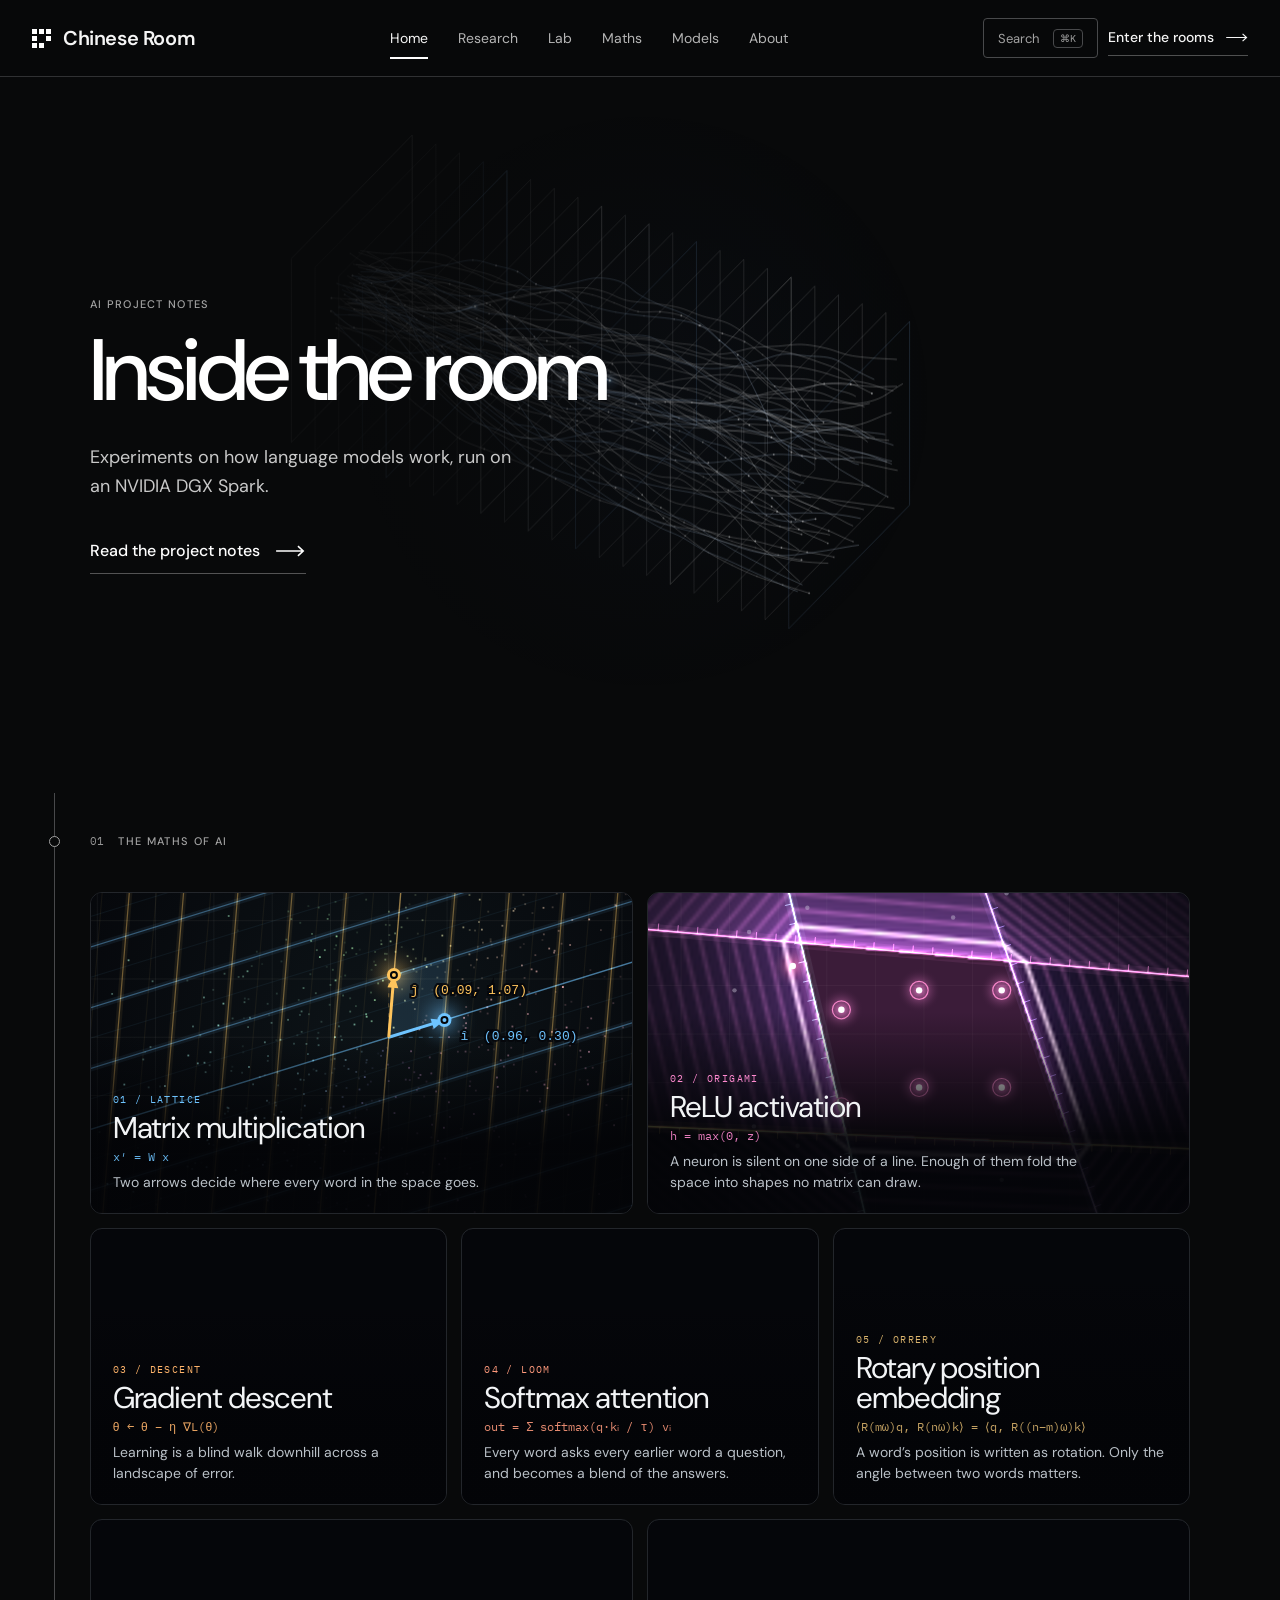
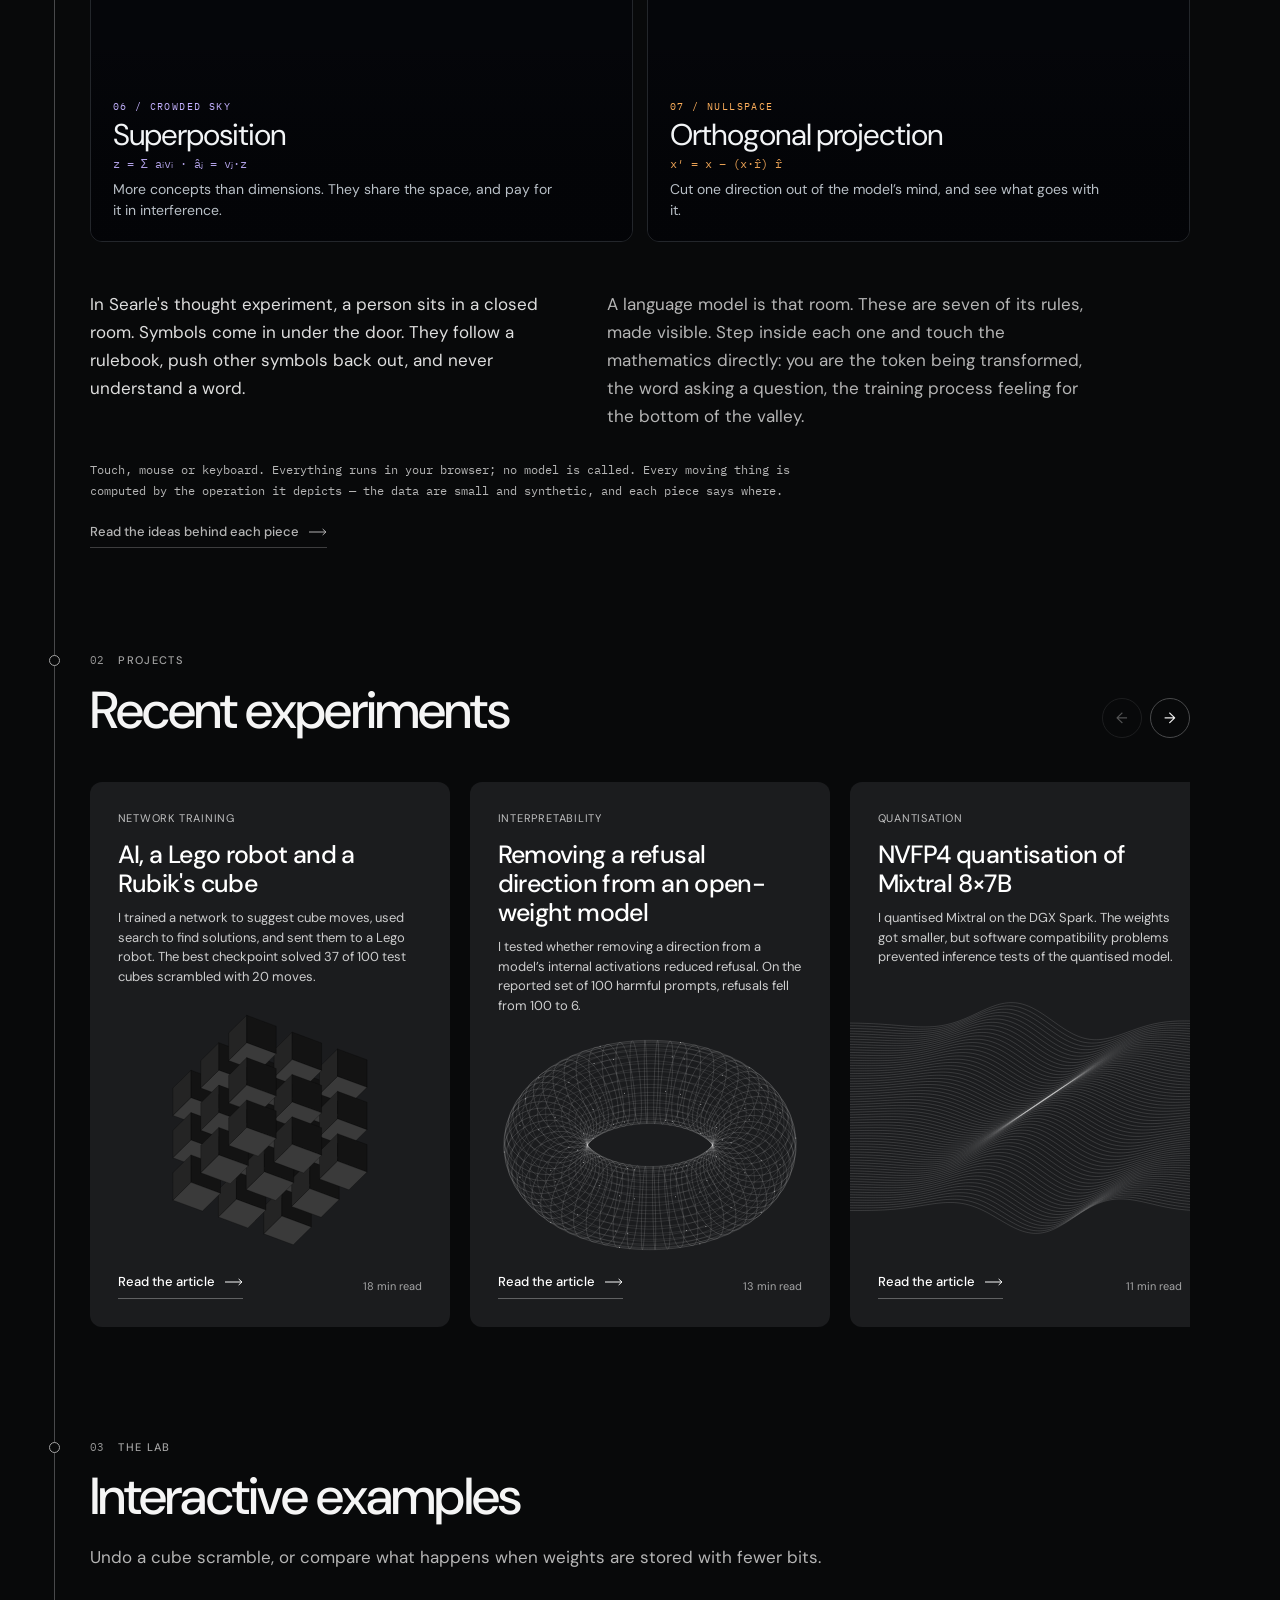
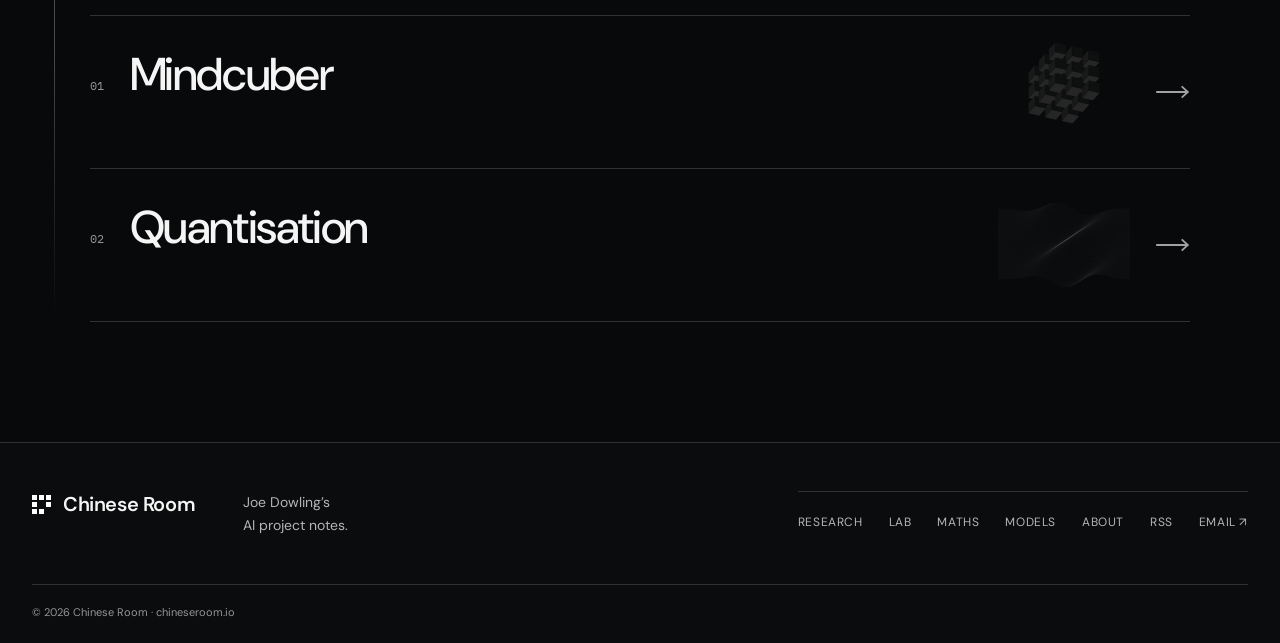
==== commit 49a9c52e: "Site-wide design pass: one dark theme, clearer navigation, consistent details Articles and research " ====
--- a/index.html
+++ b/index.html
@@ -25,7 +25,7 @@
       <nav id="nav" aria-label="Main navigation"></nav>
       <div class="top-actions">
         <button id="search-open" class="search-open" aria-label="Search the site"><span>Search</span><kbd>⌘K</kbd></button>
-        <a class="console-link cta" href="#lab">Open the lab</a>
+        <a class="console-link cta" href="#interiors">Enter the rooms</a>
         <button id="menu-toggle" class="menu-toggle" aria-expanded="false" aria-controls="mobile-menu" aria-label="Open menu"><span></span><span></span></button>
       </div>
     </div>
--- a/maths-art/interiors.css
+++ b/maths-art/interiors.css
@@ -35,7 +35,7 @@
 .ir-chrome{transition:opacity .9s ease}
 .ir-piece.ir-idle .ir-chrome{opacity:.12}
 .ir-piece.ir-idle .ir-dock{opacity:.35}
-.ir-piece button{font:12px var(--sans);min-height:40px;padding:9px 14px;border-radius:6px;border:1px solid rgba(255,255,255,.16);background:rgba(10,12,16,.55);color:#e6eaee;cursor:pointer;backdrop-filter:blur(10px);-webkit-backdrop-filter:blur(10px)}
+.ir-piece button{font:12px var(--sans);min-height:40px;padding:9px 14px;border-radius:4px;border:1px solid rgba(255,255,255,.16);background:rgba(10,12,16,.55);color:#e6eaee;cursor:pointer;backdrop-filter:blur(10px);-webkit-backdrop-filter:blur(10px)}
 .ir-piece button:hover{border-color:var(--ir-accent);color:#fff}
 .ir-piece button[aria-pressed=true]{border-color:var(--ir-accent);color:var(--ir-accent);background:rgba(20,22,30,.75)}
 .ir-piece kbd{font:10px var(--mono);opacity:.55;margin-left:4px}
@@ -67,11 +67,11 @@
 .ir-insight.ir-flash{animation:ir-flash 1.2s ease}
 @keyframes ir-flash{from{opacity:0;transform:translateY(6px)}to{opacity:1;transform:none}}
 .ir-dots{display:flex;gap:6px;margin-top:10px}
-.ir-dots i{width:18px;height:3px;border-radius:2px;background:rgba(255,255,255,.18)}
+.ir-dots i{width:18px;height:3px;border-radius:4px;background:rgba(255,255,255,.18)}
 .ir-dots i.on{background:var(--ir-accent)}
 .ir-dots i.now{background:rgba(255,255,255,.55)}
 
-.ir-dock{position:absolute;z-index:2;right:22px;bottom:22px;display:flex;flex-direction:column;align-items:stretch;gap:10px;width:min(272px,calc(100vw - 44px));padding:14px;border-radius:14px;background:rgba(8,10,14,.5);border:1px solid rgba(255,255,255,.08);backdrop-filter:blur(14px);-webkit-backdrop-filter:blur(14px)}
+.ir-dock{position:absolute;z-index:2;right:22px;bottom:22px;display:flex;flex-direction:column;align-items:stretch;gap:10px;width:min(272px,calc(100vw - 44px));padding:14px;border-radius:12px;background:rgba(8,10,14,.5);border:1px solid rgba(255,255,255,.08);backdrop-filter:blur(14px);-webkit-backdrop-filter:blur(14px)}
 .ir-dock-body{display:flex;flex-direction:column;align-items:stretch;gap:10px}
 .ir-dock-body>button{width:100%}
 .ir-dock-body>[hidden]{display:none}
@@ -97,7 +97,7 @@
 .ir-drawer h3{font:10px var(--mono);letter-spacing:.14em;text-transform:uppercase;color:#9aa4ae;margin:28px 0 10px}
 .ir-drawer p{font:14px/1.7 var(--sans);color:#c8cfd6;margin:0 0 12px}
 .ir-drawer p b,.ir-drawer p strong{color:#fff;font-weight:500}
-.ir-live{border:1px solid rgba(255,255,255,.1);border-radius:10px;padding:16px 18px;margin-bottom:22px;background:rgba(255,255,255,.025);font:13px/1.7 var(--mono);color:#e8ecef}
+.ir-live{border:1px solid rgba(255,255,255,.1);border-radius:12px;padding:16px 18px;margin-bottom:22px;background:rgba(255,255,255,.025);font:13px/1.7 var(--mono);color:#e8ecef}
 .ir-live .eq{font:15px/1.6 var(--mono);color:#fff;margin:0 0 10px;white-space:pre-wrap}
 .ir-live .row{display:flex;justify-content:space-between;gap:12px;border-top:1px dashed rgba(255,255,255,.08);padding:4px 0}
 .ir-live .row span:first-child{color:#9aa4ae}
@@ -106,7 +106,7 @@
 .ir-live td,.ir-live th{padding:3px 4px;text-align:right;border-top:1px dashed rgba(255,255,255,.08)}
 .ir-live th{color:#9aa4ae;font-weight:400}
 .ir-live td:first-child,.ir-live th:first-child{text-align:left}
-.ir-live .bar{display:inline-block;height:6px;border-radius:3px;background:var(--ir-accent);vertical-align:middle}
+.ir-live .bar{display:inline-block;height:6px;border-radius:4px;background:var(--ir-accent);vertical-align:middle}
 .ir-live .mat{display:inline-grid;grid-template-columns:auto auto;gap:0 16px;padding:2px 10px;border-left:1px solid #fff;border-right:1px solid #fff;vertical-align:middle;text-align:right}
 .ir-honest{font-size:12.5px!important;color:#9aa4ae!important;border-left:2px solid rgba(255,255,255,.15);padding-left:12px}
 .ir-refs{display:flex;flex-direction:column;gap:6px}
@@ -162,7 +162,7 @@
 .ir-piece.ir-touched .ir-caption h1,.ir-piece.ir-touched .ir-caption:has(.ir-insight:not([hidden])) h1{font-size:clamp(22px,2.2vw,30px);letter-spacing:-.03em;margin-bottom:6px}
 .ir-piece.ir-touched .ir-sub,.ir-piece.ir-begun .ir-sub{opacity:0;max-height:0;margin:0}
 .ir-piece.ir-touched .ir-eq,.ir-piece.ir-begun .ir-eq{font-size:12px;margin-bottom:10px}
-.ir-piece .ir-dots button{min-height:0;width:18px;height:3px;padding:0;border:0;border-radius:2px;background:var(--ir-accent);backdrop-filter:none;-webkit-backdrop-filter:none;position:relative}
+.ir-piece .ir-dots button{min-height:0;width:18px;height:3px;padding:0;border:0;border-radius:4px;background:var(--ir-accent);backdrop-filter:none;-webkit-backdrop-filter:none;position:relative}
 .ir-piece .ir-dots button::after{content:'';position:absolute;inset:-12px -3px}
 .ir-piece .ir-dots button:hover,.ir-piece .ir-dots button:focus-visible{background:#fff}
 .ir-piece .ir-icon{min-width:40px;padding:0;border-radius:999px;font-size:15px}
--- a/styles.css
+++ b/styles.css
@@ -1,5 +1,5 @@
-:root{--bg:#0e1013;--panel:#111317;--panel2:#15181c;--line:#23272d;--line2:#2f343c;--text:#e8eaed;--body:#d3d6da;--muted:#a3a9b1;--quiet:#8d939b;--dim:#6b717a;--lime:#c8f03c;--lime2:#e2ff72;--mono:"JetBrains Mono",monospace;--sans:"Host Grotesk",system-ui,sans-serif}*{box-sizing:border-box}html{scroll-behavior:smooth;scroll-padding-top:90px}body{margin:0;background:var(--bg);color:var(--text);font-family:var(--sans);-webkit-font-smoothing:antialiased}a{color:var(--text);text-decoration-color:#3a3f47;text-underline-offset:3px}a:hover{color:var(--lime);text-decoration-color:var(--lime)}button,input{font:inherit}button{color:inherit}.skip-link{position:fixed;z-index:200;top:8px;left:8px;padding:12px 15px;background:var(--lime);color:var(--bg);transform:translateY(-150%)}.skip-link:focus{transform:none}.topbar{position:sticky;top:0;z-index:50;border-bottom:1px solid var(--line);background:#0e1013ed;backdrop-filter:blur(16px)}.topbar-inner{max-width:1320px;height:68px;margin:auto;padding:0 28px;display:flex;align-items:center;justify-content:space-between;gap:22px}.brand{display:flex;align-items:center;gap:12px;color:var(--text);text-decoration:none;font-size:17px;font-weight:600;letter-spacing:-.03em;white-space:nowrap}.brand:hover{color:var(--text)}.brand-mark{width:27px;height:27px;display:grid;place-items:center;background:var(--lime);color:var(--bg);font-size:15px;font-weight:600;letter-spacing:0}.brand small{font:12px var(--mono);color:var(--quiet);letter-spacing:0}.topbar nav{height:100%;display:flex;align-items:center;gap:4px}.nav-link{height:100%;padding:0 14px;display:flex;align-items:center;gap:8px;border-bottom:2px solid transparent;color:var(--muted);font:11px var(--mono);letter-spacing:.045em;text-decoration:none;text-transform:uppercase}.nav-link span{color:var(--dim)}.nav-link:hover,.nav-link.active{color:var(--text)}.nav-link.active{border-bottom-color:var(--lime)}.top-actions{display:flex;align-items:center;gap:8px}.search-open,.console-link,.menu-toggle{height:36px;padding:0 12px;border:1px solid #2a2f36;border-radius:3px;background:var(--panel2);color:var(--quiet);cursor:pointer}.search-open{display:flex;align-items:center;gap:16px;font-size:12px}.search-open kbd{padding:3px 5px;border:1px solid var(--line2);border-radius:2px;color:var(--quiet);font:10px var(--mono)}.search-open:hover{border-color:var(--lime);color:var(--text)}.console-link{display:flex;align-items:center;gap:9px;border-color:var(--lime);background:var(--lime);color:var(--bg);font-size:13px;font-weight:600;text-decoration:none}.console-link:hover{background:var(--lime2);color:var(--bg)}.console-link i{width:6px;height:6px;border-radius:50%;background:var(--bg);animation:pulse 1.6s infinite}.menu-toggle{display:none}.nav-sweep{position:absolute;bottom:-1px;left:0;height:2px;background:var(--lime);width:0;transition:width .3s}.mobile-menu{display:none}main{min-height:75vh}.page{max-width:1320px;margin:0 auto;padding:84px 28px 120px}.status-strip{border-bottom:1px solid var(--line)}.status-inner{max-width:1320px;margin:auto;padding:10px 28px;display:flex;flex-wrap:wrap;gap:8px 26px;color:var(--quiet);font:10px var(--mono);letter-spacing:.055em;text-transform:uppercase}.status-inner .online{color:var(--lime)}.online i{display:inline-block;width:6px;height:6px;margin-right:8px;border-radius:50%;background:var(--lime);animation:pulse 1.6s infinite}.hero-shell{max-width:1320px;margin:auto;padding:0 28px;background-image:linear-gradient(to right,#1a1d22 1px,transparent 1px);background-size:calc(100% / 12) 100%}.hero-grid{display:grid;grid-template-columns:1.04fr .96fr;align-items:center;gap:56px;padding:82px 0 90px}.hero-index,.section-index,.page-index{color:var(--quiet);font:11px var(--mono);letter-spacing:.055em;text-transform:uppercase}.hero h1{max-width:700px;margin:25px 0 0;font-size:clamp(48px,6.2vw,89px);font-weight:500;line-height:.99;letter-spacing:-.055em;text-wrap:balance}.hero h1 em{color:var(--lime);font-style:normal}.hero-copy{max-width:530px;margin:28px 0 0;color:var(--muted);font-size:17px;line-height:1.65}.actions{display:flex;flex-wrap:wrap;gap:10px;margin-top:34px}.button{min-height:46px;padding:0 18px;display:inline-flex;align-items:center;gap:12px;border:1px solid var(--line2);border-radius:3px;background:transparent;color:var(--text);font-size:14px;font-weight:500;text-decoration:none;cursor:pointer;transition:.2s}.button:hover{border-color:var(--text);color:var(--text)}.button.primary{border-color:var(--lime);background:var(--lime);color:var(--bg);font-weight:600}.button.primary:hover{border-color:var(--lime2);background:var(--lime2);color:var(--bg)}.attention-card{border:1px solid var(--line);border-radius:4px;background:var(--panel);animation:rise .65s both}.attention-head{display:flex;justify-content:space-between;gap:8px;padding:12px 15px;border-bottom:1px solid var(--line);color:var(--quiet);font:10px var(--mono);letter-spacing:.05em}.attention-head span:last-child{color:var(--lime)}.attention-viz{position:relative;min-height:310px;padding:28px 20px 23px;background-image:linear-gradient(#171a1f 1px,transparent 1px),linear-gradient(90deg,#171a1f 1px,transparent 1px);background-size:25% 25%}.attn-lines{position:absolute;inset:0;width:100%;height:100%;pointer-events:none}.attn-lines path{fill:none;stroke:var(--lime);stroke-width:1;opacity:.13;transition:opacity .2s,stroke-width .2s}.attn-lines path.active{opacity:.78;stroke-width:1.6}.token-row{position:absolute;right:18px;left:18px;display:flex;justify-content:space-around;gap:4px}.token-row.r1{top:20%}.token-row.r2{top:43%}.token-row.r3{top:66%}.token-row.r4{top:87%}.attn-token{position:relative;z-index:1;padding:6px 7px;border:1px solid transparent;border-radius:2px;background:#15181ccc;color:#c5c9ce;font:10px var(--mono);cursor:pointer}.attn-token:hover,.attn-token.active{border-color:var(--lime);color:var(--lime)}.attn-note{margin:10px 0 0;color:var(--quiet);font:10px/1.5 var(--mono)}.section{border-top:1px solid var(--line)}.section-inner{max-width:1320px;margin:auto;padding:104px 28px}.section-heading{display:flex;justify-content:space-between;align-items:flex-end;gap:24px;margin-bottom:42px}.section-heading h2{margin:15px 0 0;font-size:clamp(36px,4.5vw,56px);font-weight:500;line-height:1;letter-spacing:-.05em}.text-link{font:11px var(--mono);letter-spacing:.05em;text-decoration:none;text-transform:uppercase}.featured{width:100%;display:grid;grid-template-columns:1fr 1fr;overflow:hidden;padding:0;border:1px solid var(--line);border-radius:4px;background:var(--panel);color:var(--text);text-align:left;text-decoration:none;transition:border-color .25s}.featured:hover{border-color:var(--lime);color:var(--text)}.featured-copy{display:flex;flex-direction:column;justify-content:space-between;gap:32px;padding:34px}.featured-label{display:flex;gap:14px;color:var(--quiet);font:10px var(--mono);letter-spacing:.06em;text-transform:uppercase}.new-label{padding:4px 7px;background:var(--lime);color:var(--bg)}.featured h3{margin:23px 0 15px;font-size:clamp(29px,3.4vw,44px);font-weight:500;line-height:1.04;letter-spacing:-.045em}.featured p{max-width:520px;margin:0;color:var(--muted);font-size:15px;line-height:1.6}.article-meta{display:flex;gap:22px;color:var(--quiet);font:10px var(--mono)}.article-meta .read-link{margin-left:auto;color:var(--lime)}.featured-img{display:flex;align-items:center;padding:26px;border-left:1px solid var(--line);background:#0a0b0d}.featured-img img{display:block;width:100%;height:auto;border-radius:2px}.research-table{margin-top:39px}.table-head,.research-row{display:flex;align-items:baseline;gap:20px}.table-head{padding:0 0 11px;border-bottom:1px solid var(--line2);color:var(--dim);font:10px var(--mono);letter-spacing:.05em}.table-head .number,.research-row .number{width:52px;flex:none}.table-head .topic,.research-row .topic{width:175px;flex:none}.table-head .date,.research-row .date{width:70px;flex:none;text-align:right}.table-head .title-col,.research-row .row-title{flex:1}.research-row{position:relative;width:100%;padding:22px 0;border:0;border-bottom:1px solid var(--line);background:none;color:var(--text);text-align:left;text-decoration:none;transition:padding .25s,background .2s,box-shadow .25s;cursor:pointer}.research-row:hover{padding-left:18px;background:var(--panel);box-shadow:inset 3px 0 var(--lime);color:var(--text)}.research-row .number,.research-row .date{color:var(--quiet);font:10px var(--mono)}.row-title{font-size:21px;font-weight:500;letter-spacing:-.025em;line-height:1.25}.research-row .topic{color:var(--muted);font:10px var(--mono)}.model-band{background:var(--panel)}.model-band-head{display:flex;align-items:flex-end;justify-content:space-between;gap:30px;margin-bottom:39px}.model-band-head h2{max-width:650px;margin:14px 0 0;font-size:clamp(36px,4.4vw,56px);font-weight:500;line-height:1.03;letter-spacing:-.05em}.model-band-head p{max-width:380px;margin:0;color:var(--muted);font-size:14px;line-height:1.6}.model-teasers{display:grid;grid-template-columns:repeat(4,1fr);gap:1px;border:1px solid var(--line);background:var(--line)}.model-teaser{min-height:284px;padding:24px;background:var(--panel);color:var(--text);text-decoration:none;display:flex;flex-direction:column;gap:18px;transition:background .2s}.model-teaser:hover{background:#171a1f;color:var(--text)}.model-state{display:flex;justify-content:space-between;color:var(--quiet);font:9px var(--mono);letter-spacing:.05em;text-transform:uppercase}.model-state i{display:inline-block;width:6px;height:6px;margin-right:7px;background:currentColor}.model-teaser h3{margin:0;font:14px var(--mono);overflow-wrap:anywhere}.model-teaser p{flex:1;margin:0;color:var(--muted);font-size:13px;line-height:1.55}.teaser-specs{display:grid;grid-template-columns:1fr 1fr;gap:12px;border-top:1px solid var(--line);padding-top:15px}.teaser-specs span{color:var(--quiet);font:11px var(--mono)}.teaser-specs small{display:block;margin-bottom:4px;color:var(--dim);font:9px var(--mono);text-transform:uppercase}.name-section{border-top:1px solid var(--line)}.name-inner{max-width:1320px;margin:auto;padding:112px 28px;display:grid;grid-template-columns:1fr 1fr;gap:55px;align-items:end}.hanzi{margin-top:23px;color:var(--lime);font-size:clamp(110px,15vw,205px);font-weight:300;line-height:.85;letter-spacing:-.03em}.pinyin{margin-top:18px;color:var(--quiet);font:11px var(--mono)}.name-copy{margin:0;font-size:clamp(22px,2.5vw,31px);line-height:1.4;letter-spacing:-.025em}.name-copy span{color:var(--quiet)}.page{max-width:1320px;padding:78px 28px 115px}.page-title{margin:18px 0 22px;font-size:clamp(53px,7.5vw,100px);font-weight:500;line-height:.94;letter-spacing:-.06em}.page-intro{max-width:630px;margin:0;color:var(--muted);font-size:17px;line-height:1.65}.filters{display:flex;flex-wrap:wrap;gap:5px;margin:38px 0 25px}.filter{padding:8px 11px;border:1px solid var(--line2);border-radius:2px;background:transparent;color:var(--muted);font:10px var(--mono);letter-spacing:.035em;text-transform:uppercase;cursor:pointer}.filter:hover,.filter.active{border-color:var(--lime);color:var(--lime)}.index-table .research-row{padding-top:26px;padding-bottom:26px}.index-table .row-title{display:grid;gap:8px}.index-table .row-title strong{font-size:21px}.index-table .row-title small{max-width:620px;color:var(--muted);font:13px/1.5 var(--sans)}.article-head{padding:52px 0;border-bottom:1px solid var(--line)}.article-kicker{display:flex;flex-wrap:wrap;gap:20px;color:var(--quiet);font:10px var(--mono);letter-spacing:.05em;text-transform:uppercase}.article-kicker span:first-child{color:var(--lime)}.article-head h1{max-width:1050px;margin:25px 0;font-size:clamp(42px,6.3vw,80px);font-weight:500;line-height:1;letter-spacing:-.055em;text-wrap:balance}.article-head .page-intro{max-width:770px;font-size:20px}.article-actions{display:flex;gap:9px;flex-wrap:wrap;margin-top:25px}.article-layout{display:grid;grid-template-columns:minmax(0,780px) 270px;justify-content:space-between;gap:55px;margin-top:44px}.prose section{margin-bottom:48px;scroll-margin-top:90px}.prose h2{display:flex;align-items:baseline;gap:14px;margin:0 0 20px;font-size:27px;font-weight:500;letter-spacing:-.035em}.prose h2 small{color:var(--lime);font:11px var(--mono)}.prose p{margin:0 0 21px;color:var(--body);font-size:17px;line-height:1.75}.prose figure{margin:28px 0}.prose figure div{padding:13px;border:1px solid var(--line);background:#0a0b0d}.prose figure img{display:block;width:100%}.prose figcaption{margin-top:11px;color:var(--quiet);font:10px var(--mono)}.prose pre{overflow:auto;margin:25px 0;padding:19px 22px;border:1px solid var(--line);border-left:2px solid var(--lime);border-radius:2px;background:var(--panel);color:var(--text);font:12px/1.75 var(--mono)}.prose blockquote{margin:24px 0;padding-left:18px;border-left:2px solid var(--lime);color:var(--muted);font-size:18px;line-height:1.6}.toc{position:sticky;top:95px;align-self:start}.toc h2{margin:0 0 12px;color:var(--dim);font:10px var(--mono);letter-spacing:.06em;text-transform:uppercase}.toc a{display:flex;gap:11px;padding:12px 0;border-top:1px solid var(--line);color:var(--muted);font-size:12px;line-height:1.4;text-decoration:none}.toc a span{color:var(--dim);font:10px var(--mono)}.toc a:hover,.toc a.active{color:var(--lime)}.next-article{display:block;margin-top:25px;padding:20px;border:1px solid var(--line);background:var(--panel);text-decoration:none}.next-article:hover{border-color:var(--lime)}.next-article small{display:block;margin-bottom:9px;color:var(--quiet);font:9px var(--mono);text-transform:uppercase}.next-article b{font-size:18px;font-weight:500}.console-card{margin-top:48px;border:1px solid var(--line);border-radius:3px;background:#0a0b0d}.console-head{display:flex;justify-content:space-between;padding:13px 17px;border-bottom:1px solid var(--line);background:var(--panel);font:11px var(--mono)}.console-head span{color:var(--quiet)}.console-content{display:grid;grid-template-columns:1.5fr 1fr}.console-demo{padding:24px}.console-label{margin-bottom:9px;font-size:12px;font-weight:600}.token-box{display:flex;flex-wrap:wrap;gap:5px;min-height:40px;margin-bottom:19px;padding:8px;border:1px dashed var(--line2);background:var(--bg)}.token-box.solution{border-color:transparent;background:#191d12}.token{padding:5px 8px;border:1px solid var(--line);background:var(--panel);color:var(--text);font:11px var(--mono)}.token.solved{border-color:var(--lime);background:var(--lime);color:var(--bg)}.console-controls{display:flex;justify-content:space-between;align-items:center;gap:12px}.console-controls small{color:var(--quiet);font:10px var(--mono)}.spec-list{padding:20px;border-left:1px solid var(--line);background:var(--panel)}.spec{display:flex;justify-content:space-between;gap:12px;padding:10px 0;border-bottom:1px solid var(--line);font-size:12px}.spec span:first-child{color:var(--muted)}.spec span:last-child{font:11px var(--mono)}.model-registry{display:grid;grid-template-columns:repeat(2,1fr);gap:1px;margin-top:24px;border:1px solid var(--line);background:var(--line)}.model-item{padding:24px;background:var(--panel)}.model-item h3{font:14px var(--mono)}.model-item p{min-height:46px;color:var(--muted);font-size:13px;line-height:1.55}.model-specs{display:grid;grid-template-columns:1fr 1fr;gap:12px;border-top:1px solid var(--line);padding-top:14px}.model-specs span{font:11px var(--mono)}.model-specs small{display:block;margin-bottom:4px;color:var(--dim);font:9px var(--mono);text-transform:uppercase}.about-grid{display:grid;grid-template-columns:.75fr 1.25fr;gap:55px}.about-visual{min-height:390px;display:grid;place-items:center;border:1px solid var(--line);background:repeating-linear-gradient(135deg,#111317 0 11px,#0e1013 11px 22px);color:var(--lime);font-size:120px;font-weight:300}.about-copy h2{margin:0 0 20px;font-size:clamp(38px,5vw,65px);font-weight:500;line-height:1;letter-spacing:-.05em}.about-copy p{color:var(--body);font-size:17px;line-height:1.7}.setup-grid{display:grid;grid-template-columns:1fr 1fr;gap:1px;margin-top:28px;border:1px solid var(--line);background:var(--line)}.setup{padding:15px;background:var(--panel)}.setup small{display:block;margin-bottom:7px;color:var(--quiet);font:9px var(--mono);text-transform:uppercase}.setup b{font-size:13px;font-weight:500;line-height:1.45}.site-footer{border-top:1px solid var(--line);background:var(--panel)}.footer-inner{max-width:1320px;margin:auto;padding:44px 28px 22px;display:grid;grid-template-columns:1fr 1.4fr;gap:35px}.footer-brand{color:var(--lime);font-size:33px;text-decoration:none}.footer-brand small{display:block;margin-top:8px;color:var(--quiet);font:10px var(--mono)}.footer-about{align-self:end;color:var(--muted);font-size:14px;line-height:1.7}.footer-links{grid-column:1/-1;display:flex;gap:22px;flex-wrap:wrap;padding-top:22px;border-top:1px solid var(--line)}.footer-links a{color:var(--muted);font:10px var(--mono);text-decoration:none;text-transform:uppercase}.footer-links a:hover{color:var(--lime)}.copyright{grid-column:1/-1;color:var(--dim);font:9px var(--mono)}.search-dialog{width:min(620px,calc(100% - 32px));margin:14vh auto auto;padding:0;border:1px solid var(--line2);border-radius:5px;background:var(--panel2);color:var(--text);box-shadow:0 30px 80px #0009}.search-dialog::backdrop{background:#08090bbd;backdrop-filter:blur(6px)}.search-input-row{display:flex;align-items:center;gap:12px;padding:0 17px;border-bottom:1px solid var(--line)}.search-input-row>span{color:var(--lime);font:14px var(--mono)}.search-input-row input{flex:1;height:57px;border:0;outline:0;background:transparent;color:var(--text);font-size:16px}.search-input-row input::placeholder{color:var(--dim)}.esc{border:0;background:transparent;color:var(--dim);font:10px var(--mono);cursor:pointer}.search-results{max-height:350px;overflow:auto;padding:7px}.search-result{display:flex;width:100%;justify-content:space-between;padding:12px;border:0;border-radius:2px;background:none;color:var(--text);text-align:left;cursor:pointer}.search-result:hover{background:#20242a}.search-result small{color:var(--lime);font:9px var(--mono);text-transform:uppercase}.search-result span{font-size:13px}.search-help{padding:10px 17px;border-top:1px solid var(--line);color:var(--dim);font:9px var(--mono)}.search-help span{padding:0 6px}.empty-state{padding:20px;color:var(--quiet);font:11px var(--mono)}@keyframes pulse{50%{opacity:.35}}@keyframes rise{from{opacity:0;transform:translateY(10px)}to{opacity:1;transform:none}}@media(max-width:980px){.topbar nav .nav-link{padding:0 8px;font-size:9px}.search-open{gap:6px}.search-open kbd{display:none}.model-teasers{grid-template-columns:repeat(2,1fr)}.hero-grid{gap:35px}.article-layout{grid-template-columns:minmax(0,1fr) 220px;gap:30px}}@media(max-width:760px){.topbar-inner{height:60px;padding:0 20px}.topbar nav{display:none}.top-actions{margin-left:auto}.search-open{height:34px;padding:0 9px}.console-link{height:34px}.menu-toggle{width:38px;display:grid;align-content:center;gap:5px;padding:0 10px}.menu-toggle span{height:1px;background:var(--text)}.mobile-menu:not([hidden]){position:fixed;inset:60px 0 auto;z-index:49;display:grid;padding:10px 23px 20px;border-bottom:1px solid var(--line);background:var(--bg)}.mobile-menu a{display:flex;align-items:baseline;gap:18px;padding:15px 0;border-bottom:1px solid var(--line);font-size:29px;text-decoration:none}.mobile-menu a span{color:var(--dim);font:10px var(--mono)}.mobile-menu a.active{color:var(--lime)}.status-inner{padding:9px 20px;gap:7px 14px;font-size:8px}.hero-shell{padding:0 20px}.hero-grid{grid-template-columns:1fr;padding:57px 0 64px}.hero h1{max-width:600px;font-size:clamp(48px,11vw,74px)}.attention-viz{min-height:270px}.section-inner,.name-inner{padding:75px 20px}.featured{grid-template-columns:1fr}.featured-copy{min-height:260px;padding:24px}.featured-img{border-top:1px solid var(--line);border-left:0;padding:16px}.table-head{display:none}.research-row{flex-wrap:wrap;gap:8px 13px;padding:18px 0}.research-row .number{width:25px}.research-row .row-title{flex-basis:calc(100% - 42px);font-size:19px}.research-row .topic{width:auto;margin-left:38px}.research-row .date{margin-left:auto}.model-band-head{align-items:flex-start;flex-direction:column}.name-inner{grid-template-columns:1fr;gap:28px}.hanzi{font-size:clamp(110px,28vw,190px)}.page{padding:56px 20px 78px}.article-head{padding:36px 0}.article-head h1{font-size:clamp(43px,11vw,68px)}.article-head .page-intro{font-size:17px}.article-layout{grid-template-columns:1fr}.toc{position:static;order:-1;display:grid;grid-template-columns:1fr 1fr;gap:0 15px}.toc h2{grid-column:1/-1}.toc a{font-size:11px}.console-content{grid-template-columns:1fr}.spec-list{border-top:1px solid var(--line);border-left:0}.about-grid{grid-template-columns:1fr;gap:25px}.about-visual{min-height:280px;font-size:95px}.footer-inner{padding:35px 20px 20px}.footer-links{gap:17px}}@media(max-width:480px){.console-link{padding:0 9px;font-size:11px}.search-open{font-size:11px}.hero-copy{font-size:15px}.section-heading{align-items:flex-start;flex-direction:column}.section-heading h2{font-size:39px}.article-meta{gap:13px;font-size:9px}.model-teasers{grid-template-columns:1fr}.model-teaser{min-height:235px}.model-registry{grid-template-columns:1fr}.article-kicker{gap:10px;font-size:9px}.prose p{font-size:16px}.footer-inner{grid-template-columns:1fr}.footer-about{align-self:auto}.setup-grid{grid-template-columns:1fr}}@media(prefers-reduced-motion:reduce){*,*::before,*::after{scroll-behavior:auto!important;animation-duration:.01ms!important;animation-iteration-count:1!important;transition-duration:.01ms!important}}
-.article-table-wrap{max-width:100%;overflow-x:auto;margin:28px 0 34px;border:1px solid var(--line);border-radius:3px;background:var(--panel)}
+:root{--bg:#0e1013;--panel:#111317;--panel2:#15181c;--line:#23272d;--line2:#2f343c;--text:#e8eaed;--body:#d3d6da;--muted:#a3a9b1;--quiet:#8d939b;--dim:#6b717a;--lime:#f5f5f5;--lime2:#d7d7d7;--mono:'IBM Plex Mono',ui-monospace,monospace;--sans:'DM Sans',Arial,sans-serif}*{box-sizing:border-box}html{scroll-behavior:smooth;scroll-padding-top:90px}body{margin:0;background:var(--bg);color:var(--text);font-family:var(--sans);-webkit-font-smoothing:antialiased}a{color:var(--text);text-decoration-color:#3a3f47;text-underline-offset:3px}a:hover{color:var(--lime);text-decoration-color:var(--lime)}button,input{font:inherit}button{color:inherit}.skip-link{position:fixed;z-index:200;top:8px;left:8px;padding:12px 15px;background:var(--lime);color:var(--bg);transform:translateY(-150%)}.skip-link:focus{transform:none}.topbar{position:sticky;top:0;z-index:50;border-bottom:1px solid var(--line);background:#0e1013ed;backdrop-filter:blur(16px)}.topbar-inner{max-width:1320px;height:68px;margin:auto;padding:0 28px;display:flex;align-items:center;justify-content:space-between;gap:22px}.brand{display:flex;align-items:center;gap:12px;color:var(--text);text-decoration:none;font-size:17px;font-weight:600;letter-spacing:-.03em;white-space:nowrap}.brand:hover{color:var(--text)}.brand-mark{width:27px;height:27px;display:grid;place-items:center;background:var(--lime);color:var(--bg);font-size:15px;font-weight:600;letter-spacing:0}.brand small{font:12px var(--mono);color:var(--quiet);letter-spacing:0}.topbar nav{height:100%;display:flex;align-items:center;gap:4px}.nav-link{height:100%;padding:0 14px;display:flex;align-items:center;gap:8px;border-bottom:2px solid transparent;color:var(--muted);font:11px var(--mono);letter-spacing:.045em;text-decoration:none;text-transform:uppercase}.nav-link span{color:var(--dim)}.nav-link:hover,.nav-link.active{color:var(--text)}.nav-link.active{border-bottom-color:var(--lime)}.top-actions{display:flex;align-items:center;gap:8px}.search-open,.console-link,.menu-toggle{height:36px;padding:0 12px;border:1px solid #2a2f36;border-radius:4px;background:var(--panel2);color:var(--quiet);cursor:pointer}.search-open{display:flex;align-items:center;gap:16px;font-size:12px}.search-open kbd{padding:3px 5px;border:1px solid var(--line2);border-radius:4px;color:var(--quiet);font:10px var(--mono)}.search-open:hover{border-color:var(--lime);color:var(--text)}.console-link{display:flex;align-items:center;gap:9px;border-color:var(--lime);background:var(--lime);color:var(--bg);font-size:13px;font-weight:600;text-decoration:none}.console-link:hover{background:var(--lime2);color:var(--bg)}.console-link i{width:6px;height:6px;border-radius:50%;background:var(--bg);animation:pulse 1.6s infinite}.menu-toggle{display:none}.nav-sweep{position:absolute;bottom:-1px;left:0;height:2px;background:var(--lime);width:0;transition:width .3s}.mobile-menu{display:none}main{min-height:75vh}.page{max-width:1320px;margin:0 auto;padding:84px 28px 120px}.status-strip{border-bottom:1px solid var(--line)}.status-inner{max-width:1320px;margin:auto;padding:10px 28px;display:flex;flex-wrap:wrap;gap:8px 26px;color:var(--quiet);font:10px var(--mono);letter-spacing:.055em;text-transform:uppercase}.status-inner .online{color:var(--lime)}.online i{display:inline-block;width:6px;height:6px;margin-right:8px;border-radius:50%;background:var(--lime);animation:pulse 1.6s infinite}.hero-shell{max-width:1320px;margin:auto;padding:0 28px;background-image:linear-gradient(to right,#1a1d22 1px,transparent 1px);background-size:calc(100% / 12) 100%}.hero-grid{display:grid;grid-template-columns:1.04fr .96fr;align-items:center;gap:56px;padding:82px 0 90px}.hero-index,.section-index,.page-index{color:var(--quiet);font:11px var(--mono);letter-spacing:.055em;text-transform:uppercase}.hero h1{max-width:700px;margin:25px 0 0;font-size:clamp(48px,6.2vw,89px);font-weight:500;line-height:.99;letter-spacing:-.055em;text-wrap:balance}.hero h1 em{color:var(--lime);font-style:normal}.hero-copy{max-width:530px;margin:28px 0 0;color:var(--muted);font-size:17px;line-height:1.65}.actions{display:flex;flex-wrap:wrap;gap:10px;margin-top:34px}.button{min-height:46px;padding:0 18px;display:inline-flex;align-items:center;gap:12px;border:1px solid var(--line2);border-radius:4px;background:transparent;color:var(--text);font-size:14px;font-weight:500;text-decoration:none;cursor:pointer;transition:.2s}.button:hover{border-color:var(--text);color:var(--text)}.button.primary{border-color:var(--lime);background:var(--lime);color:var(--bg);font-weight:600}.button.primary:hover{border-color:var(--lime2);background:var(--lime2);color:var(--bg)}.attention-card{border:1px solid var(--line);border-radius:4px;background:var(--panel);animation:rise .65s both}.attention-head{display:flex;justify-content:space-between;gap:8px;padding:12px 15px;border-bottom:1px solid var(--line);color:var(--quiet);font:10px var(--mono);letter-spacing:.05em}.attention-head span:last-child{color:var(--lime)}.attention-viz{position:relative;min-height:310px;padding:28px 20px 23px;background-image:linear-gradient(#171a1f 1px,transparent 1px),linear-gradient(90deg,#171a1f 1px,transparent 1px);background-size:25% 25%}.attn-lines{position:absolute;inset:0;width:100%;height:100%;pointer-events:none}.attn-lines path{fill:none;stroke:var(--lime);stroke-width:1;opacity:.13;transition:opacity .2s,stroke-width .2s}.attn-lines path.active{opacity:.78;stroke-width:1.6}.token-row{position:absolute;right:18px;left:18px;display:flex;justify-content:space-around;gap:4px}.token-row.r1{top:20%}.token-row.r2{top:43%}.token-row.r3{top:66%}.token-row.r4{top:87%}.attn-token{position:relative;z-index:1;padding:6px 7px;border:1px solid transparent;border-radius:4px;background:#15181ccc;color:#c5c9ce;font:10px var(--mono);cursor:pointer}.attn-token:hover,.attn-token.active{border-color:var(--lime);color:var(--lime)}.attn-note{margin:10px 0 0;color:var(--quiet);font:10px/1.5 var(--mono)}.section{border-top:1px solid var(--line)}.section-inner{max-width:1320px;margin:auto;padding:104px 28px}.section-heading{display:flex;justify-content:space-between;align-items:flex-end;gap:24px;margin-bottom:42px}.section-heading h2{margin:15px 0 0;font-size:clamp(36px,4.5vw,56px);font-weight:500;line-height:1;letter-spacing:-.05em}.text-link{font:11px var(--mono);letter-spacing:.05em;text-decoration:none;text-transform:uppercase}.featured{width:100%;display:grid;grid-template-columns:1fr 1fr;overflow:hidden;padding:0;border:1px solid var(--line);border-radius:4px;background:var(--panel);color:var(--text);text-align:left;text-decoration:none;transition:border-color .25s}.featured:hover{border-color:var(--lime);color:var(--text)}.featured-copy{display:flex;flex-direction:column;justify-content:space-between;gap:32px;padding:34px}.featured-label{display:flex;gap:14px;color:var(--quiet);font:10px var(--mono);letter-spacing:.06em;text-transform:uppercase}.new-label{padding:4px 7px;background:var(--lime);color:var(--bg)}.featured h3{margin:23px 0 15px;font-size:clamp(29px,3.4vw,44px);font-weight:500;line-height:1.04;letter-spacing:-.045em}.featured p{max-width:520px;margin:0;color:var(--muted);font-size:15px;line-height:1.6}.article-meta{display:flex;gap:22px;color:var(--quiet);font:10px var(--mono)}.article-meta .read-link{margin-left:auto;color:var(--lime)}.featured-img{display:flex;align-items:center;padding:26px;border-left:1px solid var(--line);background:#0a0b0d}.featured-img img{display:block;width:100%;height:auto;border-radius:4px}.research-table{margin-top:39px}.table-head,.research-row{display:flex;align-items:baseline;gap:20px}.table-head{padding:0 0 11px;border-bottom:1px solid var(--line2);color:var(--dim);font:10px var(--mono);letter-spacing:.05em}.table-head .number,.research-row .number{width:52px;flex:none}.table-head .topic,.research-row .topic{width:175px;flex:none}.table-head .date,.research-row .date{width:70px;flex:none;text-align:right}.table-head .title-col,.research-row .row-title{flex:1}.research-row{position:relative;width:100%;padding:22px 0;border:0;border-bottom:1px solid var(--line);background:none;color:var(--text);text-align:left;text-decoration:none;transition:padding .25s,background .2s,box-shadow .25s;cursor:pointer}.research-row:hover{padding-left:18px;background:var(--panel);box-shadow:inset 3px 0 var(--lime);color:var(--text)}.research-row .number,.research-row .date{color:var(--quiet);font:10px var(--mono)}.row-title{font-size:21px;font-weight:500;letter-spacing:-.025em;line-height:1.25}.research-row .topic{color:var(--muted);font:10px var(--mono)}.model-band{background:var(--panel)}.model-band-head{display:flex;align-items:flex-end;justify-content:space-between;gap:30px;margin-bottom:39px}.model-band-head h2{max-width:650px;margin:14px 0 0;font-size:clamp(36px,4.4vw,56px);font-weight:500;line-height:1.03;letter-spacing:-.05em}.model-band-head p{max-width:380px;margin:0;color:var(--muted);font-size:14px;line-height:1.6}.model-teasers{display:grid;grid-template-columns:repeat(4,1fr);gap:1px;border:1px solid var(--line);background:var(--line)}.model-teaser{min-height:284px;padding:24px;background:var(--panel);color:var(--text);text-decoration:none;display:flex;flex-direction:column;gap:18px;transition:background .2s}.model-teaser:hover{background:#171a1f;color:var(--text)}.model-state{display:flex;justify-content:space-between;color:var(--quiet);font:9px var(--mono);letter-spacing:.05em;text-transform:uppercase}.model-state i{display:inline-block;width:6px;height:6px;margin-right:7px;background:currentColor}.model-teaser h3{margin:0;font:14px var(--mono);overflow-wrap:anywhere}.model-teaser p{flex:1;margin:0;color:var(--muted);font-size:13px;line-height:1.55}.teaser-specs{display:grid;grid-template-columns:1fr 1fr;gap:12px;border-top:1px solid var(--line);padding-top:15px}.teaser-specs span{color:var(--quiet);font:11px var(--mono)}.teaser-specs small{display:block;margin-bottom:4px;color:var(--dim);font:9px var(--mono);text-transform:uppercase}.name-section{border-top:1px solid var(--line)}.name-inner{max-width:1320px;margin:auto;padding:112px 28px;display:grid;grid-template-columns:1fr 1fr;gap:55px;align-items:end}.hanzi{margin-top:23px;color:var(--lime);font-size:clamp(110px,15vw,205px);font-weight:300;line-height:.85;letter-spacing:-.03em}.pinyin{margin-top:18px;color:var(--quiet);font:11px var(--mono)}.name-copy{margin:0;font-size:clamp(22px,2.5vw,31px);line-height:1.4;letter-spacing:-.025em}.name-copy span{color:var(--quiet)}.page{max-width:1320px;padding:78px 28px 115px}.page-title{margin:18px 0 22px;font-size:clamp(53px,7.5vw,100px);font-weight:500;line-height:.94;letter-spacing:-.06em}.page-intro{max-width:630px;margin:0;color:var(--muted);font-size:17px;line-height:1.65}.filters{display:flex;flex-wrap:wrap;gap:5px;margin:38px 0 25px}.filter{padding:8px 11px;border:1px solid var(--line2);border-radius:4px;background:transparent;color:var(--muted);font:10px var(--mono);letter-spacing:.035em;text-transform:uppercase;cursor:pointer}.filter:hover,.filter.active{border-color:var(--lime);color:var(--lime)}.index-table .research-row{padding-top:26px;padding-bottom:26px}.index-table .row-title{display:grid;gap:8px}.index-table .row-title strong{font-size:21px}.index-table .row-title small{max-width:620px;color:var(--muted);font:13px/1.5 var(--sans)}.article-head{padding:52px 0;border-bottom:1px solid var(--line)}.article-kicker{display:flex;flex-wrap:wrap;gap:20px;color:var(--quiet);font:10px var(--mono);letter-spacing:.05em;text-transform:uppercase}.article-kicker span:first-child{color:var(--lime)}.article-head h1{max-width:1050px;margin:25px 0;font-size:clamp(42px,6.3vw,80px);font-weight:500;line-height:1;letter-spacing:-.055em;text-wrap:balance}.article-head .page-intro{max-width:770px;font-size:20px}.article-actions{display:flex;gap:9px;flex-wrap:wrap;margin-top:25px}.article-layout{display:grid;grid-template-columns:minmax(0,780px) 270px;justify-content:space-between;gap:55px;margin-top:44px}.prose section{margin-bottom:48px;scroll-margin-top:90px}.prose h2{display:flex;align-items:baseline;gap:14px;margin:0 0 20px;font-size:27px;font-weight:500;letter-spacing:-.035em}.prose h2 small{color:var(--lime);font:11px var(--mono)}.prose p{margin:0 0 21px;color:var(--body);font-size:17px;line-height:1.75}.prose figure{margin:28px 0}.prose figure div{padding:13px;border:1px solid var(--line);background:#0a0b0d}.prose figure img{display:block;width:100%}.prose figcaption{margin-top:11px;color:var(--quiet);font:10px var(--mono)}.prose pre{overflow:auto;margin:25px 0;padding:19px 22px;border:1px solid var(--line);border-left:2px solid var(--lime);border-radius:4px;background:var(--panel);color:var(--text);font:12px/1.75 var(--mono)}.prose blockquote{margin:24px 0;padding-left:18px;border-left:2px solid var(--lime);color:var(--muted);font-size:18px;line-height:1.6}.toc{position:sticky;top:95px;align-self:start}.toc h2{margin:0 0 12px;color:var(--dim);font:10px var(--mono);letter-spacing:.06em;text-transform:uppercase}.toc a{display:flex;gap:11px;padding:12px 0;border-top:1px solid var(--line);color:var(--muted);font-size:12px;line-height:1.4;text-decoration:none}.toc a span{color:var(--dim);font:10px var(--mono)}.toc a:hover,.toc a.active{color:var(--lime)}.next-article{display:block;margin-top:25px;padding:20px;border:1px solid var(--line);background:var(--panel);text-decoration:none}.next-article:hover{border-color:var(--lime)}.next-article small{display:block;margin-bottom:9px;color:var(--quiet);font:9px var(--mono);text-transform:uppercase}.next-article b{font-size:18px;font-weight:500}.console-card{margin-top:48px;border:1px solid var(--line);border-radius:4px;background:#0a0b0d}.console-head{display:flex;justify-content:space-between;padding:13px 17px;border-bottom:1px solid var(--line);background:var(--panel);font:11px var(--mono)}.console-head span{color:var(--quiet)}.console-content{display:grid;grid-template-columns:1.5fr 1fr}.console-demo{padding:24px}.console-label{margin-bottom:9px;font-size:12px;font-weight:600}.token-box{display:flex;flex-wrap:wrap;gap:5px;min-height:40px;margin-bottom:19px;padding:8px;border:1px dashed var(--line2);background:var(--bg)}.token-box.solution{border-color:transparent;background:#191d12}.token{padding:5px 8px;border:1px solid var(--line);background:var(--panel);color:var(--text);font:11px var(--mono)}.token.solved{border-color:var(--lime);background:var(--lime);color:var(--bg)}.console-controls{display:flex;justify-content:space-between;align-items:center;gap:12px}.console-controls small{color:var(--quiet);font:10px var(--mono)}.spec-list{padding:20px;border-left:1px solid var(--line);background:var(--panel)}.spec{display:flex;justify-content:space-between;gap:12px;padding:10px 0;border-bottom:1px solid var(--line);font-size:12px}.spec span:first-child{color:var(--muted)}.spec span:last-child{font:11px var(--mono)}.model-registry{display:grid;grid-template-columns:repeat(2,1fr);gap:1px;margin-top:24px;border:1px solid var(--line);background:var(--line)}.model-item{padding:24px;background:var(--panel)}.model-item h3{font:14px var(--mono)}.model-item p{min-height:46px;color:var(--muted);font-size:13px;line-height:1.55}.model-specs{display:grid;grid-template-columns:1fr 1fr;gap:12px;border-top:1px solid var(--line);padding-top:14px}.model-specs span{font:11px var(--mono)}.model-specs small{display:block;margin-bottom:4px;color:var(--dim);font:9px var(--mono);text-transform:uppercase}.about-grid{display:grid;grid-template-columns:.75fr 1.25fr;gap:55px}.about-visual{min-height:390px;display:grid;place-items:center;border:1px solid var(--line);background:repeating-linear-gradient(135deg,#111317 0 11px,#0e1013 11px 22px);color:var(--lime);font-size:120px;font-weight:300}.about-copy h2{margin:0 0 20px;font-size:clamp(38px,5vw,65px);font-weight:500;line-height:1;letter-spacing:-.05em}.about-copy p{color:var(--body);font-size:17px;line-height:1.7}.setup-grid{display:grid;grid-template-columns:1fr 1fr;gap:1px;margin-top:28px;border:1px solid var(--line);background:var(--line)}.setup{padding:15px;background:var(--panel)}.setup small{display:block;margin-bottom:7px;color:var(--quiet);font:9px var(--mono);text-transform:uppercase}.setup b{font-size:13px;font-weight:500;line-height:1.45}.site-footer{border-top:1px solid var(--line);background:var(--panel)}.footer-inner{max-width:1320px;margin:auto;padding:44px 28px 22px;display:grid;grid-template-columns:1fr 1.4fr;gap:35px}.footer-brand{color:var(--lime);font-size:33px;text-decoration:none}.footer-brand small{display:block;margin-top:8px;color:var(--quiet);font:10px var(--mono)}.footer-about{align-self:end;color:var(--muted);font-size:14px;line-height:1.7}.footer-links{grid-column:1/-1;display:flex;gap:22px;flex-wrap:wrap;padding-top:22px;border-top:1px solid var(--line)}.footer-links a{color:var(--muted);font:10px var(--mono);text-decoration:none;text-transform:uppercase}.footer-links a:hover{color:var(--lime)}.copyright{grid-column:1/-1;color:var(--dim);font:9px var(--mono)}.search-dialog{width:min(620px,calc(100% - 32px));margin:14vh auto auto;padding:0;border:1px solid var(--line2);border-radius:4px;background:var(--panel2);color:var(--text);box-shadow:0 30px 80px #0009}.search-dialog::backdrop{background:#08090bbd;backdrop-filter:blur(6px)}.search-input-row{display:flex;align-items:center;gap:12px;padding:0 17px;border-bottom:1px solid var(--line)}.search-input-row>span{color:var(--lime);font:14px var(--mono)}.search-input-row input{flex:1;height:57px;border:0;outline:0;background:transparent;color:var(--text);font-size:16px}.search-input-row input::placeholder{color:var(--dim)}.esc{border:0;background:transparent;color:var(--dim);font:10px var(--mono);cursor:pointer}.search-results{max-height:350px;overflow:auto;padding:7px}.search-result{display:flex;width:100%;justify-content:space-between;padding:12px;border:0;border-radius:4px;background:none;color:var(--text);text-align:left;cursor:pointer}.search-result:hover{background:#20242a}.search-result small{color:var(--lime);font:9px var(--mono);text-transform:uppercase}.search-result span{font-size:13px}.search-help{padding:10px 17px;border-top:1px solid var(--line);color:var(--dim);font:9px var(--mono)}.search-help span{padding:0 6px}.empty-state{padding:20px;color:var(--quiet);font:11px var(--mono)}@keyframes pulse{50%{opacity:.35}}@keyframes rise{from{opacity:0;transform:translateY(10px)}to{opacity:1;transform:none}}@media(max-width:980px){.topbar nav .nav-link{padding:0 8px;font-size:9px}.search-open{gap:6px}.search-open kbd{display:none}.model-teasers{grid-template-columns:repeat(2,1fr)}.hero-grid{gap:35px}.article-layout{grid-template-columns:minmax(0,1fr) 220px;gap:30px}}@media(max-width:760px){.topbar-inner{height:60px;padding:0 20px}.topbar nav{display:none}.top-actions{margin-left:auto}.search-open{height:34px;padding:0 9px}.console-link{height:34px}.menu-toggle{width:38px;display:grid;align-content:center;gap:5px;padding:0 10px}.menu-toggle span{height:1px;background:var(--text)}.mobile-menu:not([hidden]){position:fixed;inset:60px 0 auto;z-index:49;display:grid;padding:10px 23px 20px;border-bottom:1px solid var(--line);background:var(--bg)}.mobile-menu a{display:flex;align-items:baseline;gap:18px;padding:15px 0;border-bottom:1px solid var(--line);font-size:29px;text-decoration:none}.mobile-menu a span{color:var(--dim);font:10px var(--mono)}.mobile-menu a.active{color:var(--lime)}.status-inner{padding:9px 20px;gap:7px 14px;font-size:8px}.hero-shell{padding:0 20px}.hero-grid{grid-template-columns:1fr;padding:57px 0 64px}.hero h1{max-width:600px;font-size:clamp(48px,11vw,74px)}.attention-viz{min-height:270px}.section-inner,.name-inner{padding:75px 20px}.featured{grid-template-columns:1fr}.featured-copy{min-height:260px;padding:24px}.featured-img{border-top:1px solid var(--line);border-left:0;padding:16px}.table-head{display:none}.research-row{flex-wrap:wrap;gap:8px 13px;padding:18px 0}.research-row .number{width:25px}.research-row .row-title{flex-basis:calc(100% - 42px);font-size:19px}.research-row .topic{width:auto;margin-left:38px}.research-row .date{margin-left:auto}.model-band-head{align-items:flex-start;flex-direction:column}.name-inner{grid-template-columns:1fr;gap:28px}.hanzi{font-size:clamp(110px,28vw,190px)}.page{padding:56px 20px 78px}.article-head{padding:36px 0}.article-head h1{font-size:clamp(43px,11vw,68px)}.article-head .page-intro{font-size:17px}.article-layout{grid-template-columns:1fr}.toc{position:static;order:-1;display:grid;grid-template-columns:1fr 1fr;gap:0 15px}.toc h2{grid-column:1/-1}.toc a{font-size:11px}.console-content{grid-template-columns:1fr}.spec-list{border-top:1px solid var(--line);border-left:0}.about-grid{grid-template-columns:1fr;gap:25px}.about-visual{min-height:280px;font-size:95px}.footer-inner{padding:35px 20px 20px}.footer-links{gap:17px}}@media(max-width:480px){.console-link{padding:0 9px;font-size:11px}.search-open{font-size:11px}.hero-copy{font-size:15px}.section-heading{align-items:flex-start;flex-direction:column}.section-heading h2{font-size:39px}.article-meta{gap:13px;font-size:9px}.model-teasers{grid-template-columns:1fr}.model-teaser{min-height:235px}.model-registry{grid-template-columns:1fr}.article-kicker{gap:10px;font-size:9px}.prose p{font-size:16px}.footer-inner{grid-template-columns:1fr}.footer-about{align-self:auto}.setup-grid{grid-template-columns:1fr}}@media(prefers-reduced-motion:reduce){*,*::before,*::after{scroll-behavior:auto!important;animation-duration:.01ms!important;animation-iteration-count:1!important;transition-duration:.01ms!important}}
+.article-table-wrap{max-width:100%;overflow-x:auto;margin:28px 0 34px;border:1px solid var(--line);border-radius:4px;background:var(--panel)}
 .article-table{width:100%;border-collapse:collapse;white-space:nowrap;font:12px/1.5 var(--mono);font-variant-numeric:tabular-nums}
 .article-table caption{padding:12px 15px;border-bottom:1px solid var(--line);color:var(--quiet);text-align:left;font:10px var(--mono);letter-spacing:.04em;text-transform:uppercase}
 .article-table th,.article-table td{padding:11px 13px;border-bottom:1px solid var(--line);text-align:left}
@@ -15,7 +15,7 @@
 .prose .figure-crop-clusters img{transform:translateY(-55%)}
 
 /* Browser experiments */
-.lab-page{margin:auto}.lab-header{margin:30px 0 35px}.lab-eyebrow{display:block;color:var(--lime);font:10px/1.6 var(--mono);letter-spacing:.09em}.lab-muted{color:var(--muted);font-size:16px;line-height:1.7;max-width:760px}.lab-footnote{color:var(--quiet);font:12px/1.7 var(--sans)}.lab-cards{display:grid;grid-template-columns:1fr 1fr;gap:20px;margin-top:38px}.lab-card{display:block;padding:30px;border:1px solid var(--line2);background:var(--panel);text-decoration:none;transition:border-color .2s,transform .2s}.lab-card:hover{border-color:var(--lime);transform:translateY(-3px);color:var(--text)}.lab-card h2{font-size:clamp(24px,3vw,37px);font-weight:500;letter-spacing:-.04em;margin:12px 0}.lab-card p{max-width:430px;color:var(--muted);line-height:1.7}.lab-card .text-link{display:inline-block;margin-top:18px}.lab-card-art{height:120px;display:flex;align-items:center;color:var(--lime);overflow:hidden}.cube-glyph{font:130px/1 var(--sans);transform:skewY(-8deg);transform-origin:left}.quant-glyph{font:clamp(20px,3vw,38px)/1 var(--mono);letter-spacing:.04em;color:#8daaf6}.lab-banner{display:flex;gap:20px;align-items:flex-start;padding:20px 24px;background:#161c12;border:1px solid #354326;margin-bottom:24px}.lab-badge{flex-shrink:0;color:var(--lime);font:10px/1.8 var(--mono)}.lab-banner p{margin:0;color:var(--body);font-size:14px;line-height:1.65}.lab-workbench{display:grid;grid-template-columns:minmax(0,1.2fr) minmax(0,1fr);border:1px solid var(--line2);background:var(--panel)}.cube-stage{min-width:0;padding:25px;background:radial-gradient(ellipse at 50% 40%,#1e2722,var(--panel) 65%)}.lab-panel-top{display:flex;justify-content:space-between;align-items:center;gap:12px;color:var(--muted);font:10px/1.6 var(--mono);text-transform:uppercase}.lab-panel-top .button{font-size:10px;padding:8px 12px}.cube-svg{display:block;width:100%;max-height:420px;margin:15px auto 0}.cube-status{margin:0 0 26px;text-align:center;color:var(--body);font:12px/1.6 var(--mono)}.lab-controls{padding:28px;border-left:1px solid var(--line);background:var(--panel2)}.lab-controls label,.lab-section>label{display:flex;justify-content:space-between;gap:10px;margin:22px 0 10px;color:var(--body);font-size:13px}.lab-controls input[type=range],.lab-section input[type=range]{display:block;width:100%;margin:16px 0 24px;accent-color:var(--lime);cursor:pointer}.lab-controls output,.lab-section output{font-family:var(--mono);color:var(--lime)}.lab-controls textarea,.lab-controls select{width:100%;max-width:100%;padding:12px;background:var(--bg);color:var(--text);border:1px solid var(--line2);border-radius:3px;font:12px/1.6 var(--mono)}.lab-controls textarea{resize:vertical}.lab-controls select{min-height:44px}.lab-controls .lab-eyebrow{margin-bottom:25px}.lab-button-row{display:flex;flex-wrap:wrap;gap:8px;align-items:center}.lab-button-row .button{min-height:42px}.button:disabled{opacity:.38;cursor:default}.button[aria-pressed=true]{background:var(--lime);color:var(--bg);border-color:var(--lime)}.lab-divider{border-top:1px solid var(--line2);margin:25px 0}.lab-moves{display:flex;flex-wrap:wrap;gap:5px;margin-bottom:22px}.lab-moves [aria-current=step]{border-color:var(--lime)}.lab-error{color:#fca5a5;font-size:13px;line-height:1.5}.lab-error:empty{display:none}.lab-section{margin-top:65px}.lab-section h2,.lab-next h2{font-weight:500;font-size:clamp(27px,3vw,40px);letter-spacing:-.04em;margin:12px 0}.result-layout{display:grid;grid-template-columns:250px 1fr;gap:40px;margin-top:30px;align-items:center}.result-dots{display:grid;grid-template-columns:repeat(10,1fr);gap:5px;max-width:250px}.result-dots i{aspect-ratio:1;background:#292e34;border:1px solid #49515b;border-radius:2px}.result-dots .is-solved{background:var(--lime);border-color:var(--lime)}.lab-big-number{font-size:75px;line-height:1.1;letter-spacing:-.05em;color:var(--lime)}.lab-big-number small{font-size:25px;color:var(--quiet)}#cube-results h3{font-weight:500;margin:12px 0}#cube-results p{color:var(--muted);line-height:1.7}.lab-next{display:grid;grid-template-columns:1.3fr 1fr;align-items:center;gap:30px;margin-top:60px;padding-top:30px;border-top:1px solid var(--line2)}.lab-next p{color:var(--muted);line-height:1.7}.lab-next .lab-button-row{justify-content:flex-end}.cube-net-details summary,.lab-data summary{cursor:pointer;color:var(--body);font:12px/1.6 var(--mono);padding:12px 0}.cube-net{display:grid;grid-template-columns:repeat(4,1fr);gap:8px;max-width:400px;margin:20px auto}.net-face{position:relative;padding-top:18px;min-width:0}.net-face>b{position:absolute;top:0;left:0;color:var(--muted);font:10px var(--mono)}.net-face>div{display:grid;grid-template-columns:repeat(3,1fr);gap:2px}.net-face span{display:grid;place-items:center;aspect-ratio:1;color:#111;font:9px var(--mono);border-radius:2px}.net-U{grid-column:2;grid-row:1}.net-L{grid-column:1;grid-row:2}.net-F{grid-column:2;grid-row:2}.net-R{grid-column:3;grid-row:2}.net-B{grid-column:4;grid-row:2}.net-D{grid-column:2;grid-row:3}.quant-workbench{grid-template-columns:minmax(0,.8fr) minmax(0,1.2fr)}.quant-workbench .lab-controls{border-left:0;border-right:1px solid var(--line)}.quant-stage{padding:25px;min-width:0}.quant-stage svg{display:block;width:100%;max-height:560px}.plot-label{fill:var(--quiet);font:10px var(--mono)}.quant-legend{display:flex;align-items:center;gap:7px;font-size:9px;text-transform:none;white-space:nowrap}.quant-legend i{width:7px;height:7px;border:1px solid var(--body);border-radius:50%}.quant-legend b{width:7px;height:7px;background:var(--lime);transform:rotate(45deg);margin-left:6px}.quant-metrics{display:grid;grid-template-columns:repeat(3,1fr);gap:16px;border-top:1px solid var(--line);padding-top:20px}.quant-metrics small{display:block;color:var(--quiet);font-size:11px;margin-bottom:8px}.quant-metrics strong{font:20px var(--mono);color:var(--lime)}.lab-data{margin-top:20px;border-bottom:1px solid var(--line);padding-bottom:10px}.storage-grid{display:grid;grid-template-columns:repeat(4,1fr);gap:12px;margin:25px 0}.storage-card{padding:20px;border:1px solid var(--line2);background:var(--panel)}.storage-card strong{display:block;margin:18px 0 5px;font:24px var(--mono)}.storage-card strong small{font-size:12px}.storage-card>span:not(.lab-eyebrow),.storage-card>small{font:11px/1.7 var(--mono);color:var(--quiet)}.storage-track{height:5px;background:var(--line2);margin:18px 0 12px}.storage-track i{display:block;height:100%;background:var(--lime)}.article-lab-link{margin-top:18px}button:focus-visible,a:focus-visible,select:focus-visible,input:focus-visible,textarea:focus-visible,summary:focus-visible{outline:2px solid var(--lime);outline-offset:4px}
+.lab-page{margin:auto}.lab-header{margin:30px 0 35px}.lab-eyebrow{display:block;color:var(--lime);font:10px/1.6 var(--mono);letter-spacing:.09em}.lab-muted{color:var(--muted);font-size:16px;line-height:1.7;max-width:760px}.lab-footnote{color:var(--quiet);font:12px/1.7 var(--sans)}.lab-cards{display:grid;grid-template-columns:1fr 1fr;gap:20px;margin-top:38px}.lab-card{display:block;padding:30px;border:1px solid var(--line2);background:var(--panel);text-decoration:none;transition:border-color .2s,transform .2s}.lab-card:hover{border-color:var(--lime);transform:translateY(-3px);color:var(--text)}.lab-card h2{font-size:clamp(24px,3vw,37px);font-weight:500;letter-spacing:-.04em;margin:12px 0}.lab-card p{max-width:430px;color:var(--muted);line-height:1.7}.lab-card .text-link{display:inline-block;margin-top:18px}.lab-card-art{height:120px;display:flex;align-items:center;color:var(--lime);overflow:hidden}.cube-glyph{font:130px/1 var(--sans);transform:skewY(-8deg);transform-origin:left}.quant-glyph{font:clamp(20px,3vw,38px)/1 var(--mono);letter-spacing:.04em;color:#8daaf6}.lab-banner{display:flex;gap:20px;align-items:flex-start;padding:20px 24px;background:#161c12;border:1px solid #354326;margin-bottom:24px}.lab-badge{flex-shrink:0;color:var(--lime);font:10px/1.8 var(--mono)}.lab-banner p{margin:0;color:var(--body);font-size:14px;line-height:1.65}.lab-workbench{display:grid;grid-template-columns:minmax(0,1.2fr) minmax(0,1fr);border:1px solid var(--line2);background:var(--panel)}.cube-stage{min-width:0;padding:25px;background:radial-gradient(ellipse at 50% 40%,#1e2722,var(--panel) 65%)}.lab-panel-top{display:flex;justify-content:space-between;align-items:center;gap:12px;color:var(--muted);font:10px/1.6 var(--mono);text-transform:uppercase}.lab-panel-top .button{font-size:10px;padding:8px 12px}.cube-svg{display:block;width:100%;max-height:420px;margin:15px auto 0}.cube-status{margin:0 0 26px;text-align:center;color:var(--body);font:12px/1.6 var(--mono)}.lab-controls{padding:28px;border-left:1px solid var(--line);background:var(--panel2)}.lab-controls label,.lab-section>label{display:flex;justify-content:space-between;gap:10px;margin:22px 0 10px;color:var(--body);font-size:13px}.lab-controls input[type=range],.lab-section input[type=range]{display:block;width:100%;margin:16px 0 24px;accent-color:var(--lime);cursor:pointer}.lab-controls output,.lab-section output{font-family:var(--mono);color:var(--lime)}.lab-controls textarea,.lab-controls select{width:100%;max-width:100%;padding:12px;background:var(--bg);color:var(--text);border:1px solid var(--line2);border-radius:4px;font:12px/1.6 var(--mono)}.lab-controls textarea{resize:vertical}.lab-controls select{min-height:44px}.lab-controls .lab-eyebrow{margin-bottom:25px}.lab-button-row{display:flex;flex-wrap:wrap;gap:8px;align-items:center}.lab-button-row .button{min-height:42px}.button:disabled{opacity:.38;cursor:default}.button[aria-pressed=true]{background:var(--lime);color:var(--bg);border-color:var(--lime)}.lab-divider{border-top:1px solid var(--line2);margin:25px 0}.lab-moves{display:flex;flex-wrap:wrap;gap:5px;margin-bottom:22px}.lab-moves [aria-current=step]{border-color:var(--lime)}.lab-error{color:#fca5a5;font-size:13px;line-height:1.5}.lab-error:empty{display:none}.lab-section{margin-top:65px}.lab-section h2,.lab-next h2{font-weight:500;font-size:clamp(27px,3vw,40px);letter-spacing:-.04em;margin:12px 0}.result-layout{display:grid;grid-template-columns:250px 1fr;gap:40px;margin-top:30px;align-items:center}.result-dots{display:grid;grid-template-columns:repeat(10,1fr);gap:5px;max-width:250px}.result-dots i{aspect-ratio:1;background:#292e34;border:1px solid #49515b;border-radius:4px}.result-dots .is-solved{background:var(--lime);border-color:var(--lime)}.lab-big-number{font-size:75px;line-height:1.1;letter-spacing:-.05em;color:var(--lime)}.lab-big-number small{font-size:25px;color:var(--quiet)}#cube-results h3{font-weight:500;margin:12px 0}#cube-results p{color:var(--muted);line-height:1.7}.lab-next{display:grid;grid-template-columns:1.3fr 1fr;align-items:center;gap:30px;margin-top:60px;padding-top:30px;border-top:1px solid var(--line2)}.lab-next p{color:var(--muted);line-height:1.7}.lab-next .lab-button-row{justify-content:flex-end}.cube-net-details summary,.lab-data summary{cursor:pointer;color:var(--body);font:12px/1.6 var(--mono);padding:12px 0}.cube-net{display:grid;grid-template-columns:repeat(4,1fr);gap:8px;max-width:400px;margin:20px auto}.net-face{position:relative;padding-top:18px;min-width:0}.net-face>b{position:absolute;top:0;left:0;color:var(--muted);font:10px var(--mono)}.net-face>div{display:grid;grid-template-columns:repeat(3,1fr);gap:2px}.net-face span{display:grid;place-items:center;aspect-ratio:1;color:#111;font:9px var(--mono);border-radius:4px}.net-U{grid-column:2;grid-row:1}.net-L{grid-column:1;grid-row:2}.net-F{grid-column:2;grid-row:2}.net-R{grid-column:3;grid-row:2}.net-B{grid-column:4;grid-row:2}.net-D{grid-column:2;grid-row:3}.quant-workbench{grid-template-columns:minmax(0,.8fr) minmax(0,1.2fr)}.quant-workbench .lab-controls{border-left:0;border-right:1px solid var(--line)}.quant-stage{padding:25px;min-width:0}.quant-stage svg{display:block;width:100%;max-height:560px}.plot-label{fill:var(--quiet);font:10px var(--mono)}.quant-legend{display:flex;align-items:center;gap:7px;font-size:9px;text-transform:none;white-space:nowrap}.quant-legend i{width:7px;height:7px;border:1px solid var(--body);border-radius:50%}.quant-legend b{width:7px;height:7px;background:var(--lime);transform:rotate(45deg);margin-left:6px}.quant-metrics{display:grid;grid-template-columns:repeat(3,1fr);gap:16px;border-top:1px solid var(--line);padding-top:20px}.quant-metrics small{display:block;color:var(--quiet);font-size:11px;margin-bottom:8px}.quant-metrics strong{font:20px var(--mono);color:var(--lime)}.lab-data{margin-top:20px;border-bottom:1px solid var(--line);padding-bottom:10px}.storage-grid{display:grid;grid-template-columns:repeat(4,1fr);gap:12px;margin:25px 0}.storage-card{padding:20px;border:1px solid var(--line2);background:var(--panel)}.storage-card strong{display:block;margin:18px 0 5px;font:24px var(--mono)}.storage-card strong small{font-size:12px}.storage-card>span:not(.lab-eyebrow),.storage-card>small{font:11px/1.7 var(--mono);color:var(--quiet)}.storage-track{height:5px;background:var(--line2);margin:18px 0 12px}.storage-track i{display:block;height:100%;background:var(--lime)}.article-lab-link{margin-top:18px}button:focus-visible,a:focus-visible,select:focus-visible,input:focus-visible,textarea:focus-visible,summary:focus-visible{outline:2px solid var(--lime);outline-offset:4px}
 @media(max-width:980px){.storage-grid{grid-template-columns:repeat(2,1fr)}.quant-metrics{gap:8px}.quant-metrics strong{font-size:17px}.lab-panel-top{flex-wrap:wrap}.lab-controls{padding:22px}}
 @media(max-width:760px){.lab-cards,.lab-workbench,.lab-next{grid-template-columns:1fr}.lab-banner{flex-direction:column;gap:8px}.lab-controls{border-left:0;border-top:1px solid var(--line)}.quant-workbench .lab-controls{border-right:0;border-top:0;border-bottom:1px solid var(--line)}.lab-next .lab-button-row{justify-content:flex-start}.lab-card{padding:24px}.lab-section{margin-top:44px}.cube-stage,.quant-stage{padding:20px}.result-layout{grid-template-columns:160px 1fr;gap:22px}.result-dots{gap:3px}.lab-big-number{font-size:56px}.lab-card-art{height:95px}.quant-glyph{font-size:25px}}
 @media(max-width:480px){.result-layout{grid-template-columns:1fr}.result-dots{max-width:200px}.storage-card{padding:14px}.storage-card strong{font-size:20px}.lab-banner{padding:18px}.lab-controls{padding:18px}.quant-metrics strong{font-size:15px}}
@@ -33,7 +33,7 @@
 .cubie-L{transform:rotateY(-90deg) translateZ(29px)}
 .cubie-U{transform:rotateX(90deg) translateZ(29px)}
 .cubie-D{transform:rotateX(-90deg) translateZ(29px)}
-.cubie-sticker{position:absolute;inset:4px;border-radius:5px;background:var(--sticker);box-shadow:inset 0 1px 2px #ffffff50,inset 0 -2px 3px #0003}
+.cubie-sticker{position:absolute;inset:4px;border-radius:4px;background:var(--sticker);box-shadow:inset 0 1px 2px #ffffff50,inset 0 -2px 3px #0003}
 .cubie-sticker::after{content:"";position:absolute;inset:0;border-radius:inherit;background:linear-gradient(135deg,#fff2,transparent 45%,#0001)}
 .cube-shadow{position:absolute;left:20%;right:20%;bottom:20px;height:28px;background:radial-gradient(ellipse,#0008,transparent 70%);filter:blur(7px)}
 @media(max-width:480px){.cube-scene{height:310px;perspective:850px}.cube-orientation{transform:scale3d(.86,.86,.86) rotateX(-28deg) rotateY(-36deg)}.cube-orientation.is-back{transform:scale3d(.86,.86,.86) rotateX(-28deg) rotateY(-216deg)}}
--- a/field.css
+++ b/field.css
@@ -1,5 +1,5 @@
 /* Chinese Room — Field production theme.
-   Overrides the styles.css layout base: dark field shell, light article
+   Overrides the styles.css layout base: dark field shell, dark article
    surface, static procedural artwork. No concepts/folio imports. */
 
 :root{
@@ -34,7 +34,7 @@
 .top-actions{display:flex;align-items:center;gap:10px}
 .search-open{display:flex;align-items:center;gap:14px;height:40px;padding:0 14px;border:1px solid var(--line2);border-radius:4px;background:transparent;color:var(--quiet);font:400 13px var(--sans);cursor:pointer}
 .search-open:hover{border-color:var(--muted);color:var(--text)}
-.search-open kbd{padding:2px 6px;border:1px solid var(--line2);border-radius:5px;color:var(--quiet);font:400 10px var(--mono)}
+.search-open kbd{padding:2px 6px;border:1px solid var(--line2);border-radius:4px;color:var(--quiet);font:400 10px var(--mono)}
 .console-link.cta{height:auto;padding:9px 0;border:0;border-bottom:1px solid var(--line2);border-bottom-color:color-mix(in srgb,currentColor 30%,transparent);border-radius:0;background:none;color:var(--text);font:500 14px/1.25 var(--sans)}
 .console-link.cta:hover{background:none;color:#fff;border-bottom-color:currentColor}
 .menu-toggle{display:none;width:44px;height:44px;border:1px solid var(--line2);border-radius:50%;background:transparent;color:var(--text);cursor:pointer;place-items:center;position:relative}
@@ -140,7 +140,7 @@
 .field-card-bottom{display:flex;justify-content:space-between;align-items:center;gap:10px}
 .field-card-bottom small{font:400 11px var(--sans);color:inherit;opacity:.6}
 .field-card-dek{margin:10px 0 0;color:inherit;opacity:.78;font:400 13px/1.5 var(--sans);flex-shrink:0}
-.article-note{margin:14px 0 0;padding:10px 14px;border:1px solid var(--line);border-radius:10px;color:var(--muted);font:400 12px/1.6 var(--sans)}
+.article-note{margin:14px 0 0;padding:10px 14px;border:1px solid var(--line);border-radius:12px;color:var(--muted);font:400 12px/1.6 var(--sans)}
 .article-links{margin:12px 0 0;font-size:13px}
 .model-note{margin:10px 0 0;color:var(--muted);font:400 12px/1.6 var(--sans)}
 .model-links{display:flex;gap:16px;margin-top:12px;flex-wrap:wrap}
@@ -149,7 +149,7 @@
 /* ---------- Home ---------- */
 .field-hero{position:relative;min-height:560px;height:calc(88svh - 76px);max-height:820px;overflow:hidden;background:#08090a}
 .field-hero::after{content:"";position:absolute;left:0;right:0;bottom:0;height:220px;background:linear-gradient(rgba(8,9,10,0),#08090a);pointer-events:none}
-.field-hero-art{position:absolute;top:-5%;right:-8%;width:85%;height:110%}
+.field-hero-art{position:absolute;top:-4%;right:0;width:84%;height:108%}
 .field-hero-art img{width:100%;height:100%;object-fit:cover;object-position:center}
 .field-hero-live{position:absolute;inset:0;width:100%;height:100%;display:block;animation:field-live-in 1.2s ease backwards}
 .field-hero-art.is-live img{visibility:hidden}
@@ -170,6 +170,11 @@
 .experiment-link:hover{color:#fff}
 .experiment-link .exp-no{color:var(--dim);font:400 12px var(--mono)}
 .experiment-link .exp-name{font:500 clamp(30px,4vw,46px)/1.05 var(--sans);letter-spacing:-.03em}
+.experiment-link .exp-glyph{flex:none;align-self:center;margin-left:auto;width:132px;height:84px;overflow:hidden;opacity:.6;transition:opacity .35s ease}
+.experiment-link .exp-glyph img{width:100%;height:100%;object-fit:cover;display:block}
+.experiment-link:hover .exp-glyph,.experiment-link:focus-visible .exp-glyph{opacity:1}
+.experiment-link .exp-glyph+.exp-arrow{margin-left:0}
+@media(max-width:760px){.experiment-link .exp-glyph{display:none}.experiment-link .exp-glyph+.exp-arrow{margin-left:auto}}
 .experiment-link .exp-arrow{flex:none;align-self:center;margin-left:auto;width:34px;height:14px;font-size:0;background:currentColor;-webkit-mask:var(--arrow-right) center/contain no-repeat;mask:var(--arrow-right) center/contain no-repeat;opacity:.65;transition:transform .35s cubic-bezier(.2,.7,.2,1),opacity .25s}
 .experiment-link:hover .exp-arrow,.experiment-link:focus-visible .exp-arrow{transform:translateX(6px);opacity:1}
 
@@ -188,14 +193,14 @@
 
 /* ---------- Lab ---------- */
 .lab-cards{gap:24px}
-.lab-card{border-radius:24px;background:var(--panel);border:1px solid var(--line);padding:28px;transition:border-color .2s}
+.lab-card{border-radius:16px;background:var(--panel);border:1px solid var(--line);padding:28px;transition:border-color .2s}
 .lab-card:hover{border-color:#777;transform:none;color:var(--text)}
 .lab-card h2{font:500 clamp(28px,3vw,38px)/1.08 var(--sans);letter-spacing:-.03em}
 .lab-card-art{height:200px;align-items:stretch}
 .lab-card-art.cube-glyph,.lab-card-art.quant-glyph{display:block;width:100%;height:100%;font-size:0;transform:none}
 .lab-card-art img{width:100%;height:100%;object-fit:contain}
 .lab-banner{background:#171819;border-color:var(--line2);border-radius:16px}
-.lab-workbench{border-radius:24px;overflow:hidden}
+.lab-workbench{border-radius:16px;overflow:hidden}
 .cube-stage{background:#151617}
 .lab-controls{background:var(--panel2)}
 .lab-error{color:#f5b5b5}
@@ -203,7 +208,7 @@
 
 /* ---------- Models ---------- */
 .model-page .model-registry{display:grid;grid-template-columns:repeat(2,1fr);gap:24px;margin-top:44px;border:0;background:none}
-.model-item{border-radius:24px;background:var(--panel);padding:32px}
+.model-item{border-radius:16px;background:var(--panel);padding:32px}
 .model-item h3{font:500 24px var(--sans);letter-spacing:-.02em;overflow-wrap:anywhere}
 .model-item p{color:var(--muted);font:400 14px/1.6 var(--sans)}
 .model-state{font:400 11px var(--sans);letter-spacing:.06em}
@@ -214,23 +219,21 @@
 
 /* ---------- About ---------- */
 .about-grid{align-items:start}
-.about-visual{min-height:0;height:500px;padding:0;border:0;border-radius:24px;background:#141516;overflow:hidden;display:block}
+.about-visual{min-height:0;height:500px;padding:0;border:0;border-radius:16px;background:#141516;overflow:hidden;display:block}
 .about-visual img{width:100%;height:100%;object-fit:cover;display:block}
+/* the still studies drift very slowly, so every page's artwork is alive like the home hero */
+.about-visual img,.maths-hero-art img{animation:field-drift 48s ease-in-out infinite alternate;transform-origin:55% 50%}
+@keyframes field-drift{from{transform:scale(1.02) translate(-.8%,.5%) rotate(-.5deg)}to{transform:scale(1.06) translate(1%,-.7%) rotate(.6deg)}}
+@media (prefers-reduced-motion:reduce){.about-visual img,.maths-hero-art img{animation:none}}
 .about-copy h2{font:500 clamp(34px,4.4vw,48px)/1.08 var(--sans);letter-spacing:-.03em}
 .setup-grid{border:0;background:none;gap:16px}
 .setup{border-radius:16px;background:var(--panel)}
 .setup small{font:400 11px var(--sans);letter-spacing:.06em;text-transform:uppercase}
 .setup b{font:500 14px/1.5 var(--sans)}
 
-/* ---------- Article: light reading surface ---------- */
-body[data-page="article"] #main{
-  color-scheme:light;
-  --bg:#f8f8f8;--panel:#ffffff;--panel2:#eeeeee;
-  --line:#d8d8d8;--line2:#bbbbbb;
-  --text:#151515;--body:#262626;--muted:#555555;--quiet:#666666;--dim:#666666;
-  --lime:#151515;--lime2:#333333;
-  background:var(--bg);color:var(--text);
-}
+/* ---------- Article: the same dark surface as the rest of the site ---------- */
+body[data-page="article"] #main{background:var(--bg);color:var(--text)}
+.prose p,.prose li{color:var(--body)}
 .article-page .text-link{color:var(--muted)}
 .article-head{border-bottom-color:var(--line)}
 .article-head h1{color:var(--text)}
@@ -243,25 +246,25 @@
 .prose figure div{background:#fff;border-color:var(--line);border-radius:12px}
 .prose figcaption{font-family:var(--sans);font-size:12px}
 .prose pre{background:var(--panel2);border-color:var(--line);border-left-color:var(--line2);border-radius:12px;font-size:13px}
-.prose blockquote{border-left-color:#151515;color:var(--body)}
+.prose blockquote{border-left-color:var(--line2);color:var(--body)}
 .article-table-wrap{border-radius:12px}
 .article-table thead th{color:var(--text)}
 .next-article{border-radius:16px}
 .next-article:hover{border-color:var(--line2)}
-.toc a:hover,.toc a.active{color:#151515}
+.toc a:hover,.toc a.active{color:var(--text)}
 .article-actions{gap:12px 32px;align-items:flex-end;margin-top:30px}
 .article-lab-link{margin:6px 0 0}
 
 /* ---------- Search dialog ---------- */
-.search-dialog{border-radius:20px;background:#131415;border-color:var(--line2);color:var(--text)}
+.search-dialog{border-radius:16px;background:#131415;border-color:var(--line2);color:var(--text)}
 .search-dialog::backdrop{background:#000000cc}
-.search-input-row:focus-within{outline:2px solid #f5f5f5;outline-offset:-2px;border-radius:20px 20px 0 0}
+.search-input-row:focus-within{outline:2px solid #f5f5f5;outline-offset:-2px;border-radius:16px 16px 0 0}
 .search-input-row input{min-width:0}
 .search-input-row>span{color:var(--muted)}
-.search-result{border-radius:10px}
+.search-result{border-radius:12px}
 .search-result:hover{background:#222427}
 .search-result small{color:var(--muted)}
-.esc{border:1px solid var(--line2);border-radius:6px;background:transparent;color:var(--quiet);font:400 10px var(--mono);padding:5px 8px;cursor:pointer}
+.esc{border:1px solid var(--line2);border-radius:4px;background:transparent;color:var(--quiet);font:400 10px var(--mono);padding:5px 8px;cursor:pointer}
 .esc:hover{color:var(--text);border-color:var(--muted)}
 .empty-state{font-family:var(--sans);font-size:14px}
 
@@ -270,8 +273,6 @@
 .lab-button-row:has(.cta){gap:12px 32px}
 .button.primary{background:#fff;border-color:#fff;color:#111}
 .button.primary:hover{background:#e2e2e2;border-color:#e2e2e2;color:#111}
-body[data-page="article"] .button.primary{background:#111;border-color:#111;color:#fff}
-body[data-page="article"] .button.primary:hover{background:#333;border-color:#333;color:#fff}
 
 /* ---------- Responsive ---------- */
 @media(max-width:1050px){
@@ -331,7 +332,7 @@
 
 /* Maths: each topic's artwork, a live poster that opens the Interiors piece */
 .maths-figure{grid-area:figure;align-self:start;position:sticky;top:96px;margin:0;min-width:0}
-.maths-art{position:relative;display:block;aspect-ratio:10/8;border:1px solid #23262b;border-radius:24px;overflow:hidden;background:#05060a;color:#f2f4f6;text-decoration:none;isolation:isolate}
+.maths-art{position:relative;display:block;aspect-ratio:10/8;border:1px solid #23262b;border-radius:16px;overflow:hidden;background:#05060a;color:#f2f4f6;text-decoration:none;isolation:isolate}
 .maths-art .ir-poster{position:absolute;inset:0;width:100%;height:100%;display:block;transition:transform .9s cubic-bezier(.2,.7,.2,1)}
 .maths-art:hover,.maths-art:focus-visible{border-color:var(--ir-accent)}
 .maths-art:hover .ir-poster{transform:scale(1.03)}
@@ -350,7 +351,7 @@
   .maths-hero-copy{padding:80px 24px 72px}
   }
 @media(max-width:480px){
-  .maths-art{aspect-ratio:4/5;border-radius:18px}
+  .maths-art{aspect-ratio:4/5;border-radius:16px}
   .maths-art-text{padding:60px 18px 18px}
 }
 @media(prefers-reduced-motion:reduce){.maths-art .ir-poster{transition:none}}
@@ -359,3 +360,8 @@
 .maths-hero-copy>p.maths-hero-note:not(.eyebrow){margin:18px 0 0;color:var(--dim);font:400 11px/1.6 var(--mono);letter-spacing:.08em}
 .maths-sources{margin:10px 0 0;font-size:13px}
 .maths-sources .text-link{white-space:normal}
+
+/* ---------- Not found ---------- */
+.missing-page{min-height:52vh}
+.missing-links{display:flex;flex-wrap:wrap;gap:18px 36px;align-items:flex-end;margin:40px 0 0}
+.maths-hero-copy .cta{margin-top:28px;align-self:flex-start;color:#fff}
--- a/experiences.css
+++ b/experiences.css
@@ -1,6 +1,6 @@
 /* ---------- Purpose labels ---------- */
 .exp-badges{display:flex;flex-wrap:wrap;gap:6px}
-.exp-badge{padding:3px 7px;border:1px solid var(--line2);border-radius:3px;color:var(--muted);font:500 10px var(--sans);letter-spacing:.06em;text-transform:uppercase}
+.exp-badge{padding:3px 7px;border:1px solid var(--line2);border-radius:4px;color:var(--muted);font:500 10px var(--sans);letter-spacing:.06em;text-transform:uppercase}
 .exp-badge-kind{border-style:dashed;color:var(--dim)}
 .maths-copy .exp-badges{margin:0 0 16px}
 .maths-sub .exp-badges{margin-top:6px}
--- a/maths-map.css
+++ b/maths-map.css
@@ -5,7 +5,7 @@
 .ml-intro h2{margin:0 0 14px;font:500 clamp(30px,3.6vw,46px)/1.06 var(--sans);letter-spacing:-.035em}
 .ml-intro p:not(.eyebrow){margin:0;color:var(--muted);font:400 15px/1.7 var(--sans)}
 .ml-controls{display:flex;align-items:center;gap:10px;flex-wrap:wrap}
-.ml-modes{display:inline-flex;padding:3px;border:1px solid var(--line2);border-radius:6px}
+.ml-modes{display:inline-flex;padding:3px;border:1px solid var(--line2);border-radius:4px}
 .ml-modes button,.ml-pause{min-height:34px;padding:0 14px;border:0;border-radius:4px;background:transparent;color:var(--muted);font:500 12px var(--sans);cursor:pointer}
 .ml-modes button[aria-pressed="true"]{background:#f5f5f5;color:#111}
 .ml-pause{border:1px solid var(--line2)}
@@ -15,10 +15,10 @@
 .ml-prompt{display:flex;align-items:baseline;gap:14px;margin:0 0 14px;color:var(--muted);font:400 15px/1.6 var(--mono)}
 .ml-prompt-k{color:var(--dim);font:500 10px var(--mono);letter-spacing:.14em;text-transform:uppercase}
 .ml-words .is-cur{color:#fff;box-shadow:inset 0 -2px #c4b2ff}
-.ml-next{padding:1px 7px;border-radius:5px;background:rgba(196,178,255,.16);color:#fff;animation:ml-in .5s ease}
+.ml-next{padding:1px 7px;border-radius:4px;background:rgba(196,178,255,.16);color:#fff;animation:ml-in .5s ease}
 @keyframes ml-in{from{opacity:0}to{opacity:1}}
 
-.ml-stage{position:relative;padding:14px 18px 8px;border:1px solid var(--line);border-radius:24px;background:radial-gradient(circle,#1a1c20 1px,transparent 1.2px) 0 0/22px 22px,#0a0b0c;overflow:hidden}
+.ml-stage{position:relative;padding:14px 18px 8px;border:1px solid var(--line);border-radius:16px;background:radial-gradient(circle,#1a1c20 1px,transparent 1.2px) 0 0/22px 22px,#0a0b0c;overflow:hidden}
 .ml-svg{display:block;width:100%;height:auto;font-family:var(--sans)}
 .ml-svg text{user-select:none}
 
@@ -82,7 +82,7 @@
 /* legend and card */
 .ml-foot{display:grid;grid-template-columns:minmax(240px,320px) minmax(0,1fr);gap:28px;margin-top:22px}
 .ml-legend{display:grid;gap:4px;align-content:start}
-.ml-key{display:flex;align-items:center;gap:10px;min-height:38px;padding:0 12px;border:1px solid transparent;border-radius:10px;background:transparent;color:var(--muted);font:400 14px var(--sans);text-align:left;cursor:pointer}
+.ml-key{display:flex;align-items:center;gap:10px;min-height:38px;padding:0 12px;border:1px solid transparent;border-radius:12px;background:transparent;color:var(--muted);font:400 14px var(--sans);text-align:left;cursor:pointer}
 .ml-key i{width:9px;height:9px;border-radius:50%;background:var(--c);flex:none}
 .ml-key-no{color:var(--c);font:500 11px var(--mono)}
 .ml-key:hover{color:var(--text);background:#111214}
@@ -104,7 +104,7 @@
 }
 @media(max-width:760px){
   .ml{padding:24px 16px 64px}
-  .ml-stage{padding:10px 4px 6px;border-radius:18px}
+  .ml-stage{padding:10px 4px 6px;border-radius:16px}
   .ml-prompt{flex-wrap:wrap;gap:4px 10px;font-size:13px}
   .ml-foot{grid-template-columns:1fr;gap:16px}
   .ml-card{order:-1;min-height:0;padding:16px 18px}
